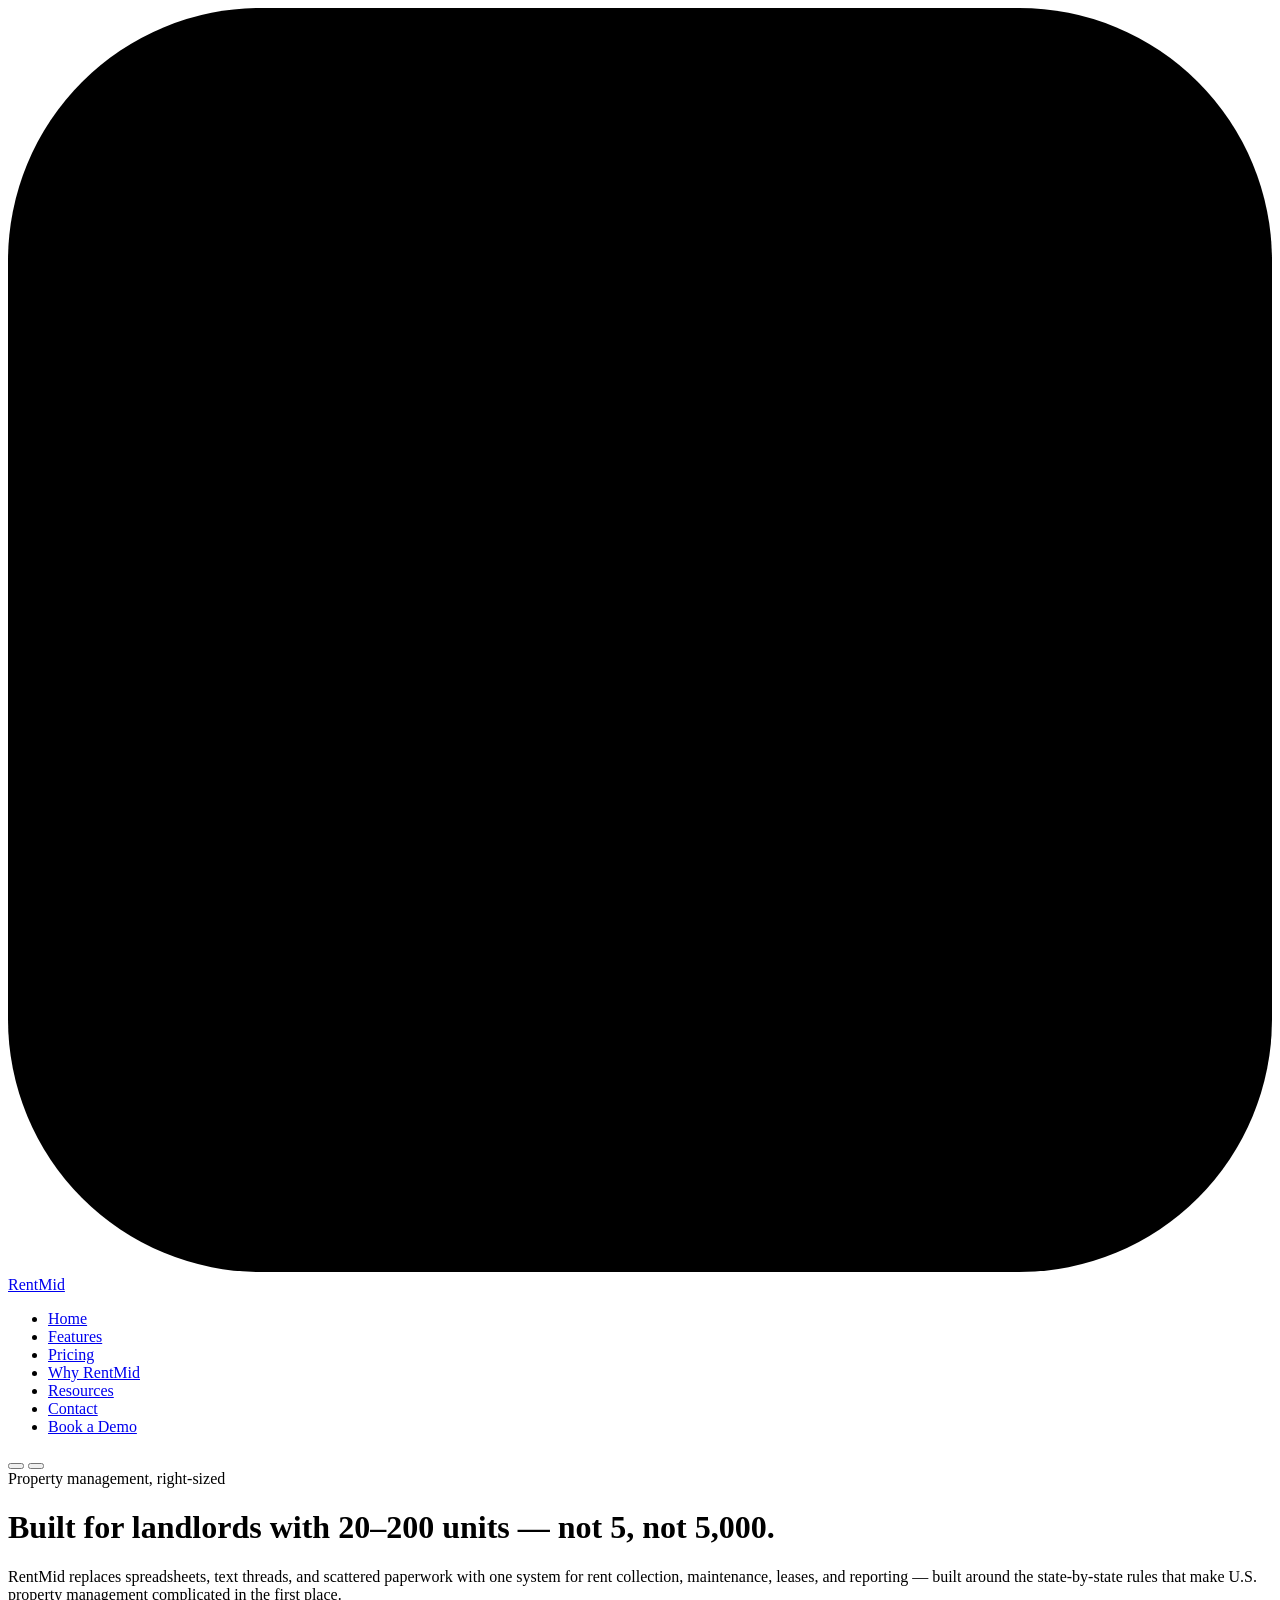
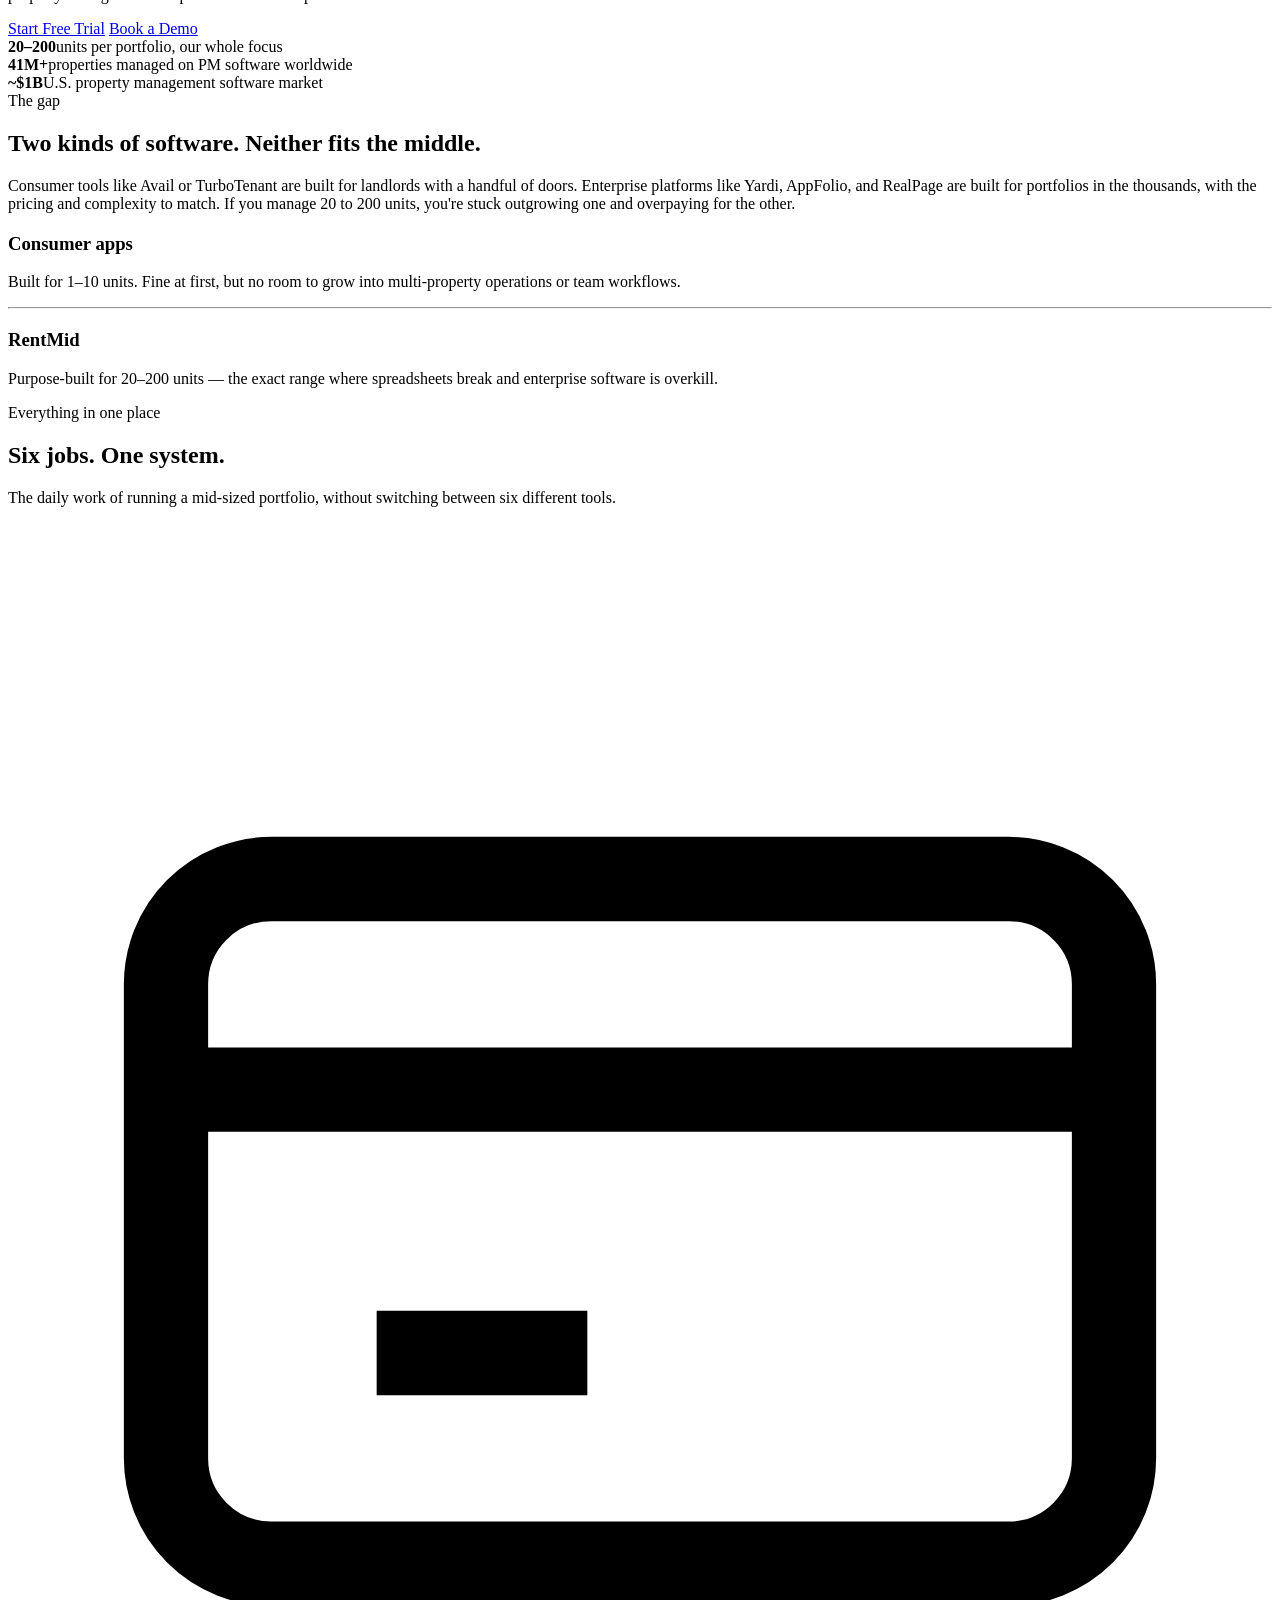
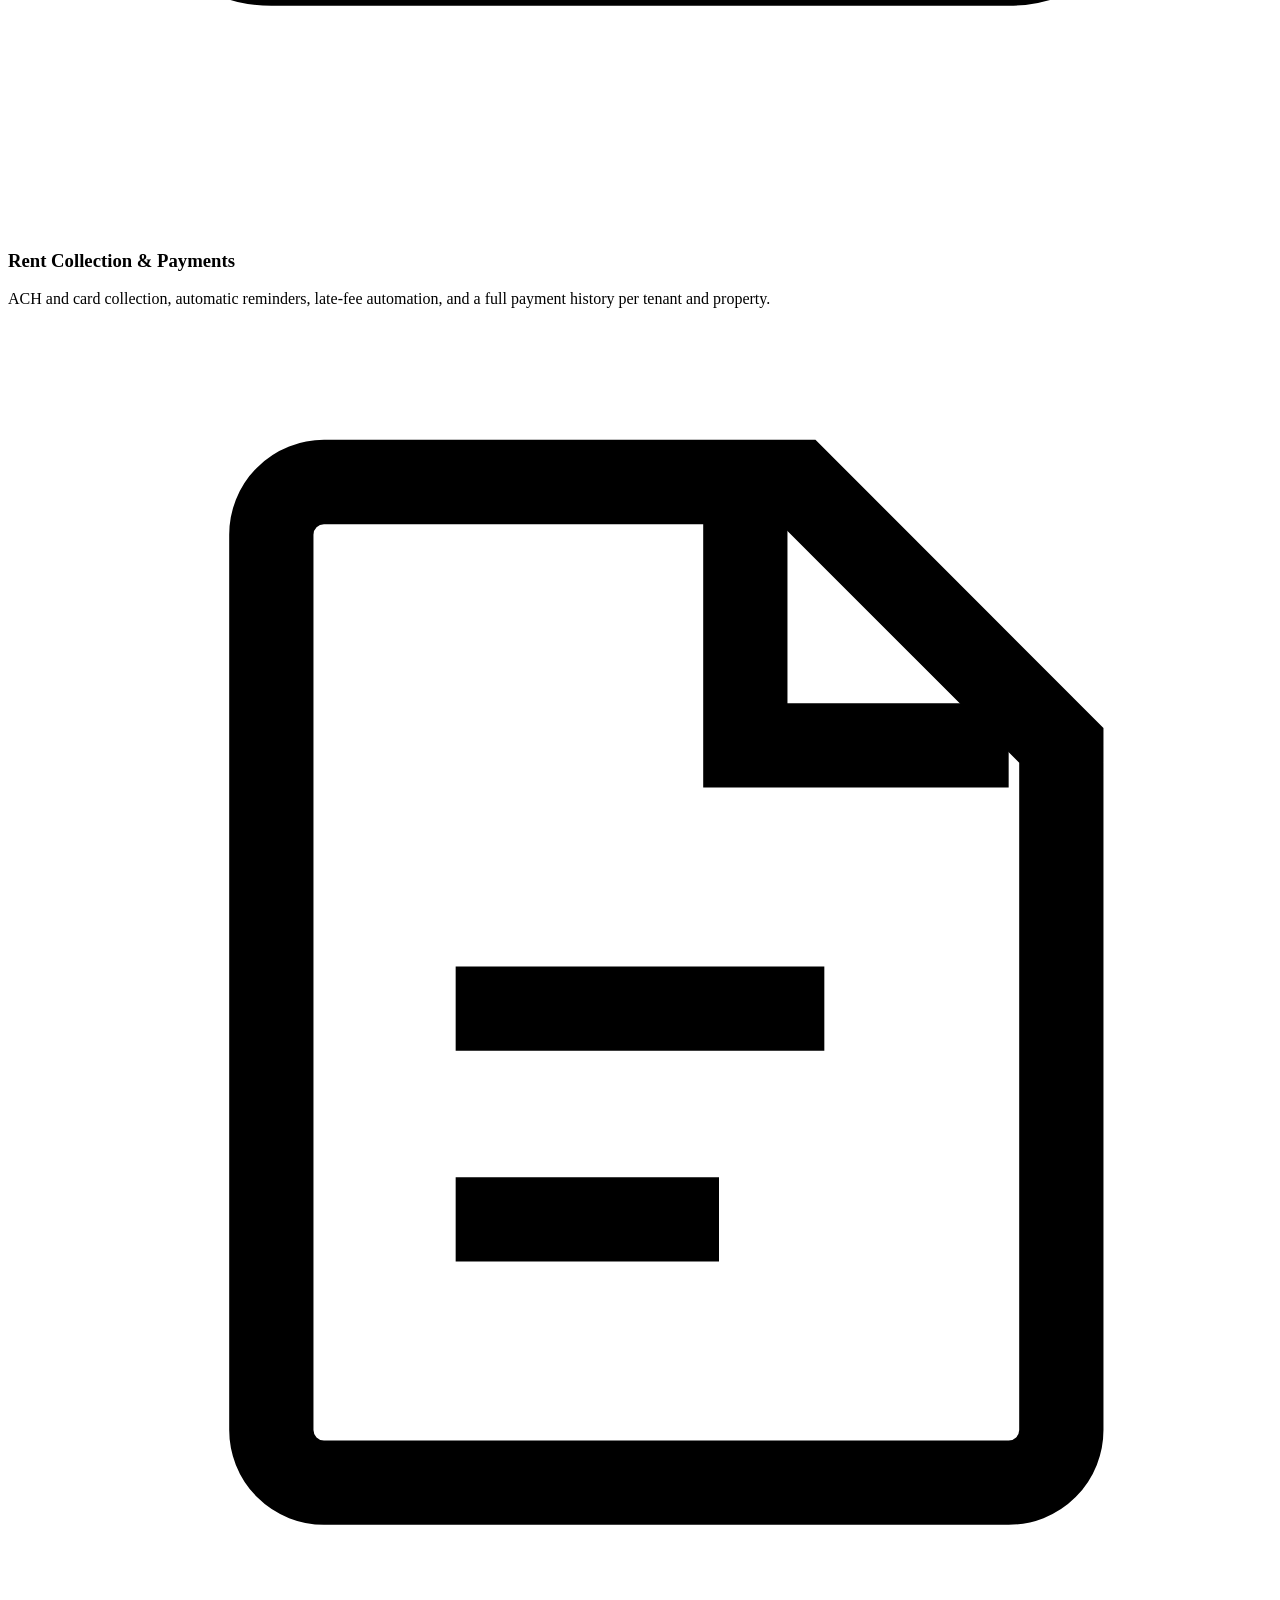
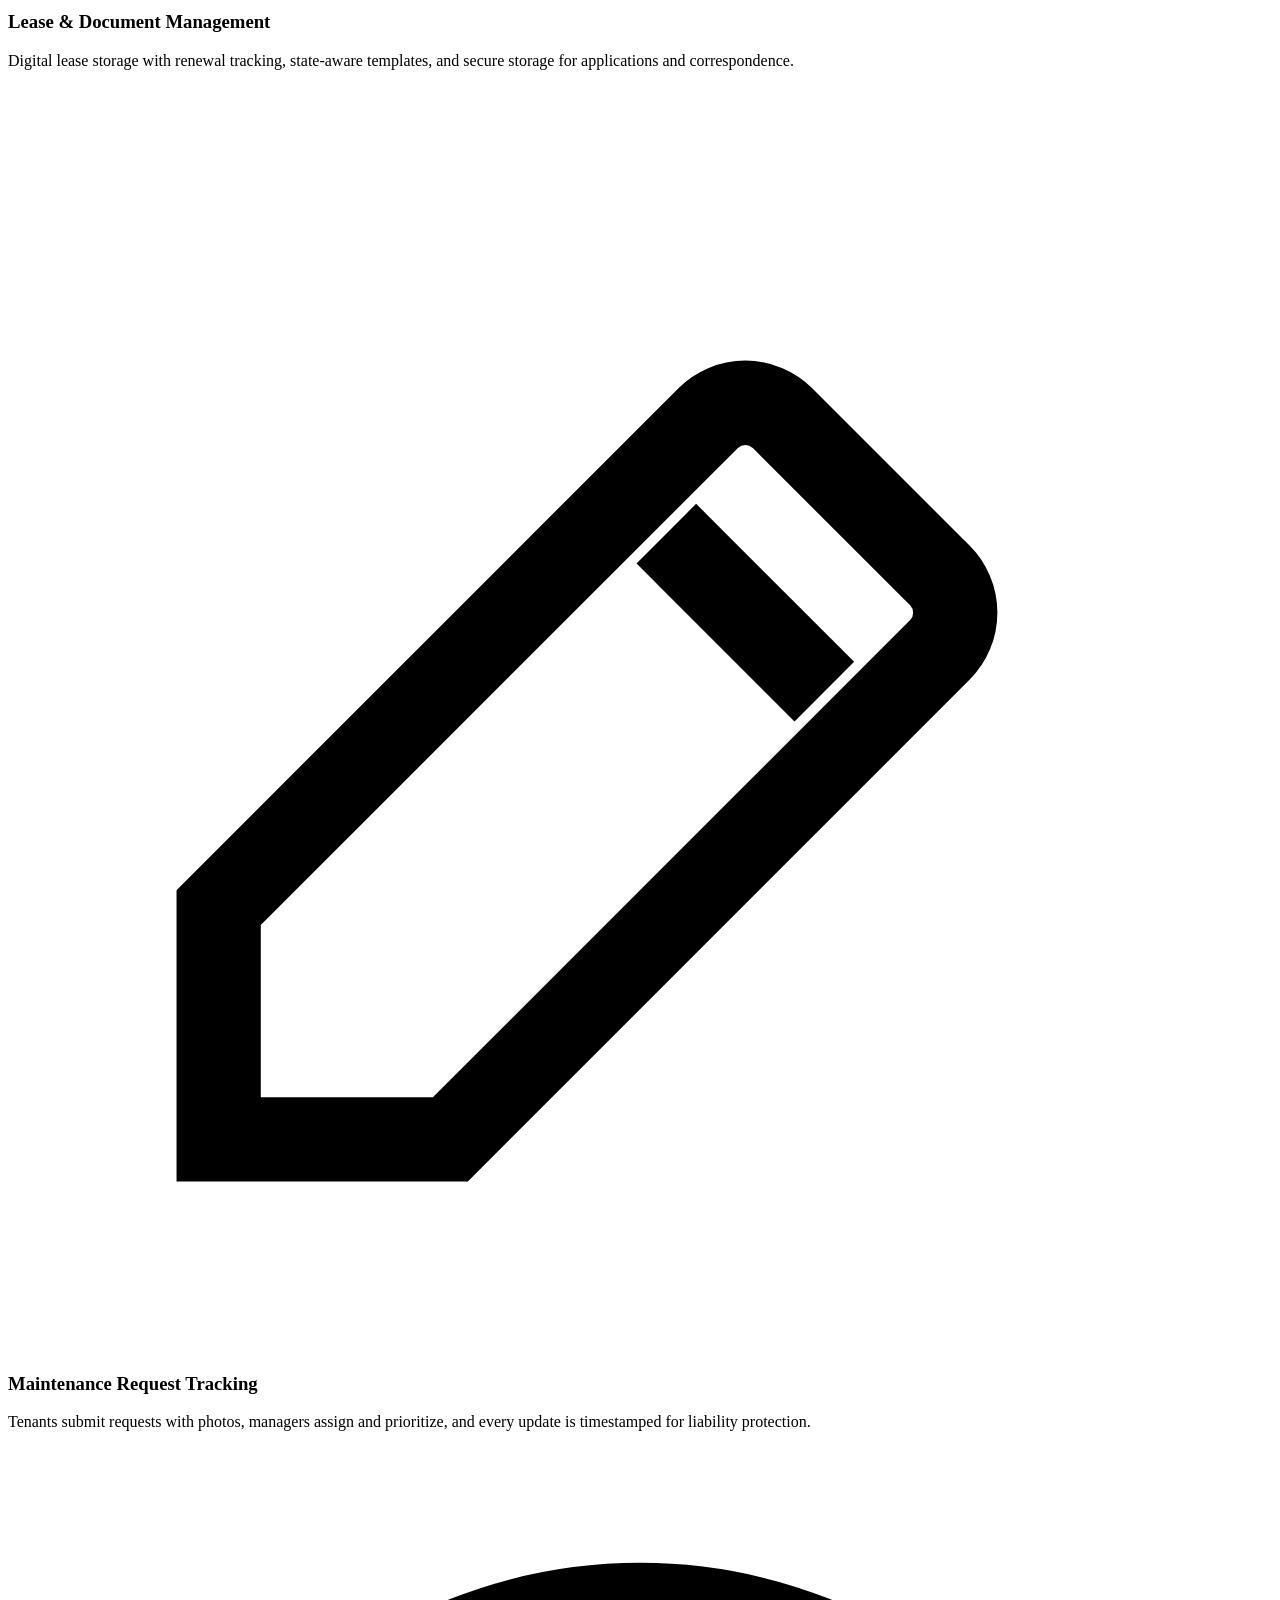
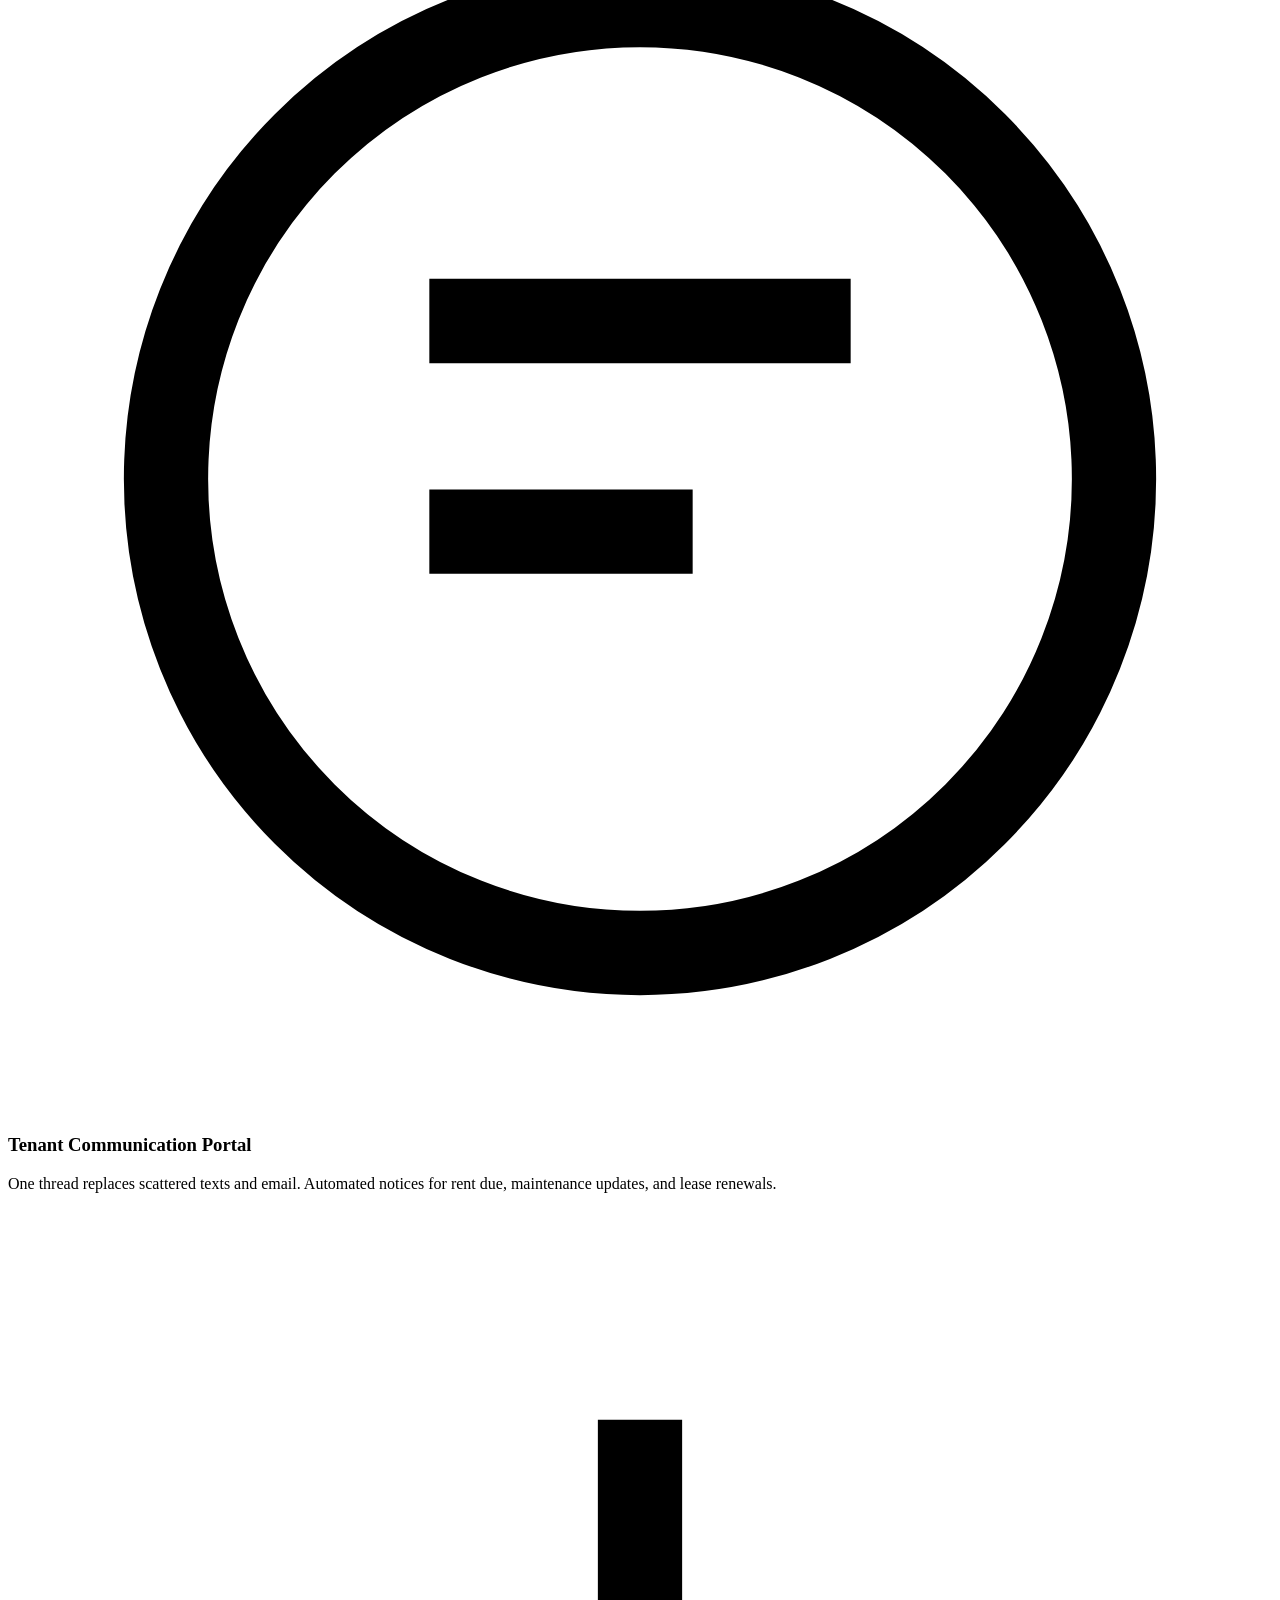
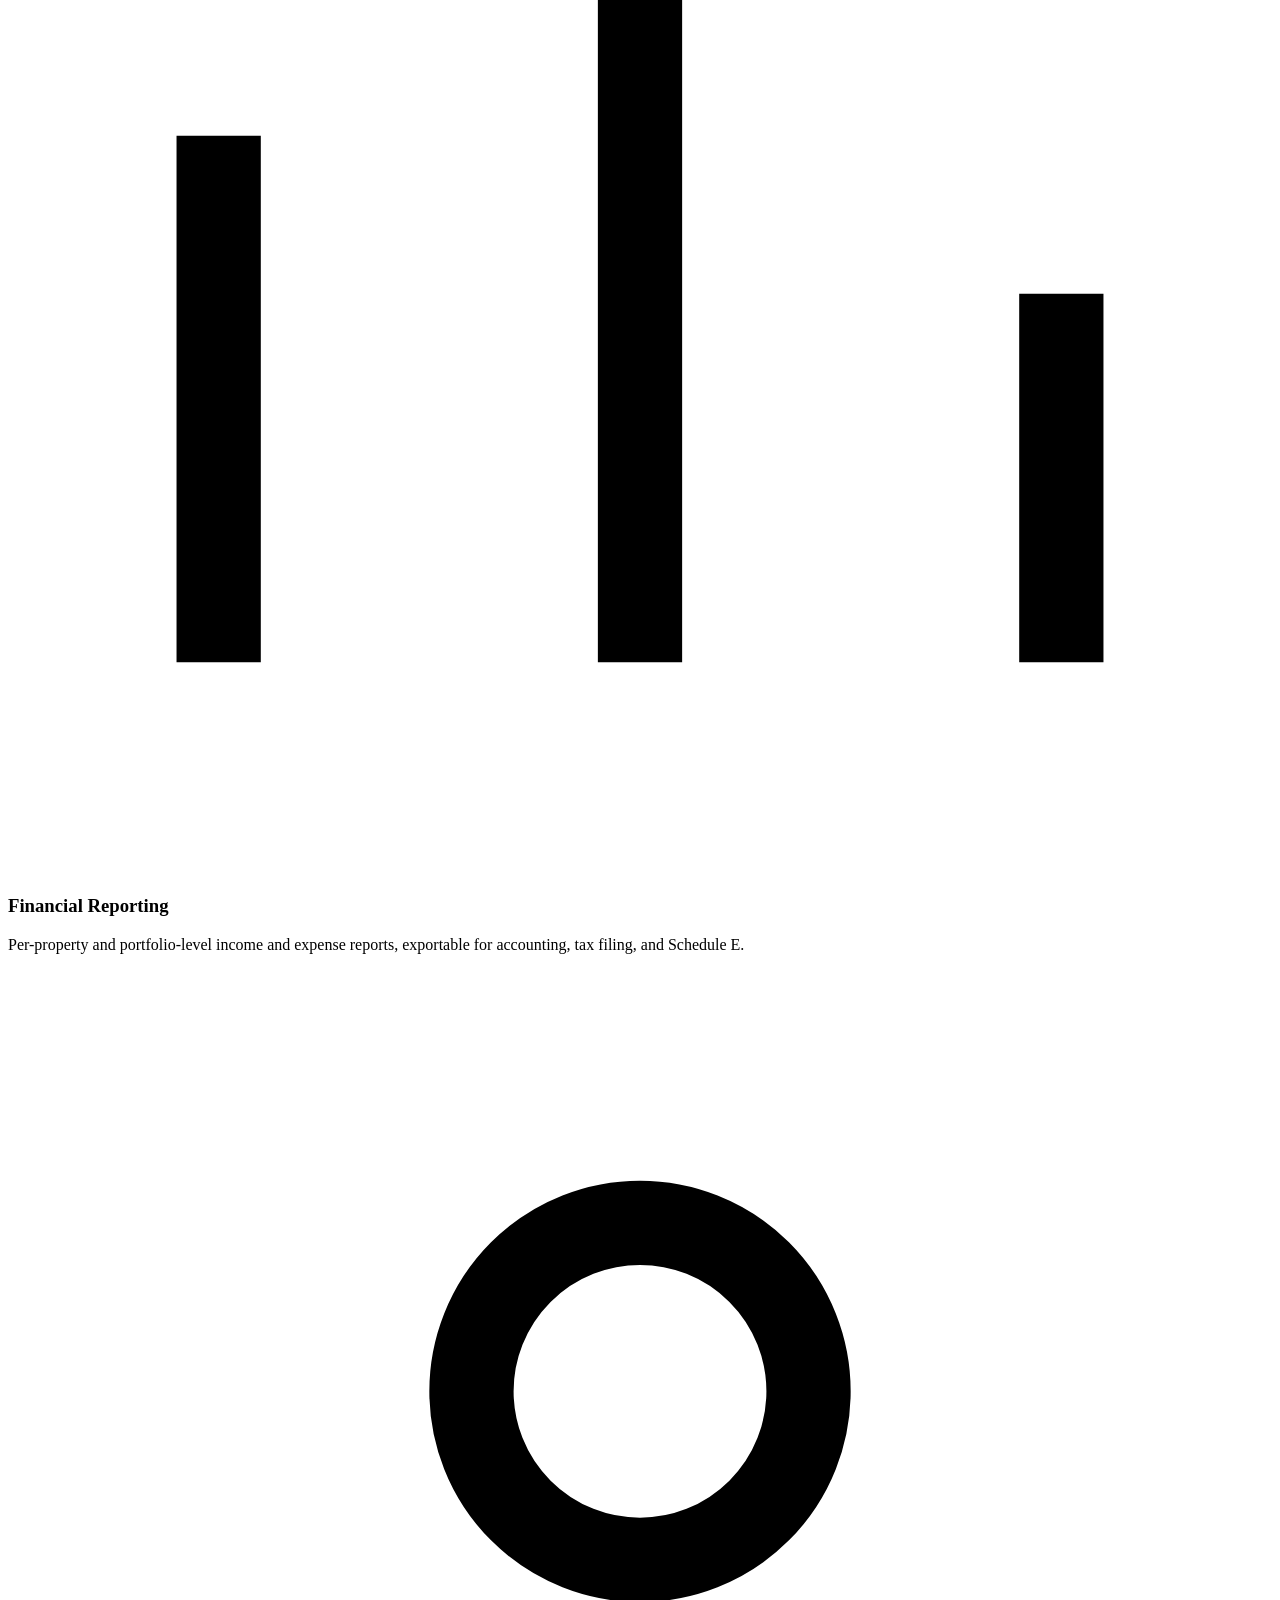
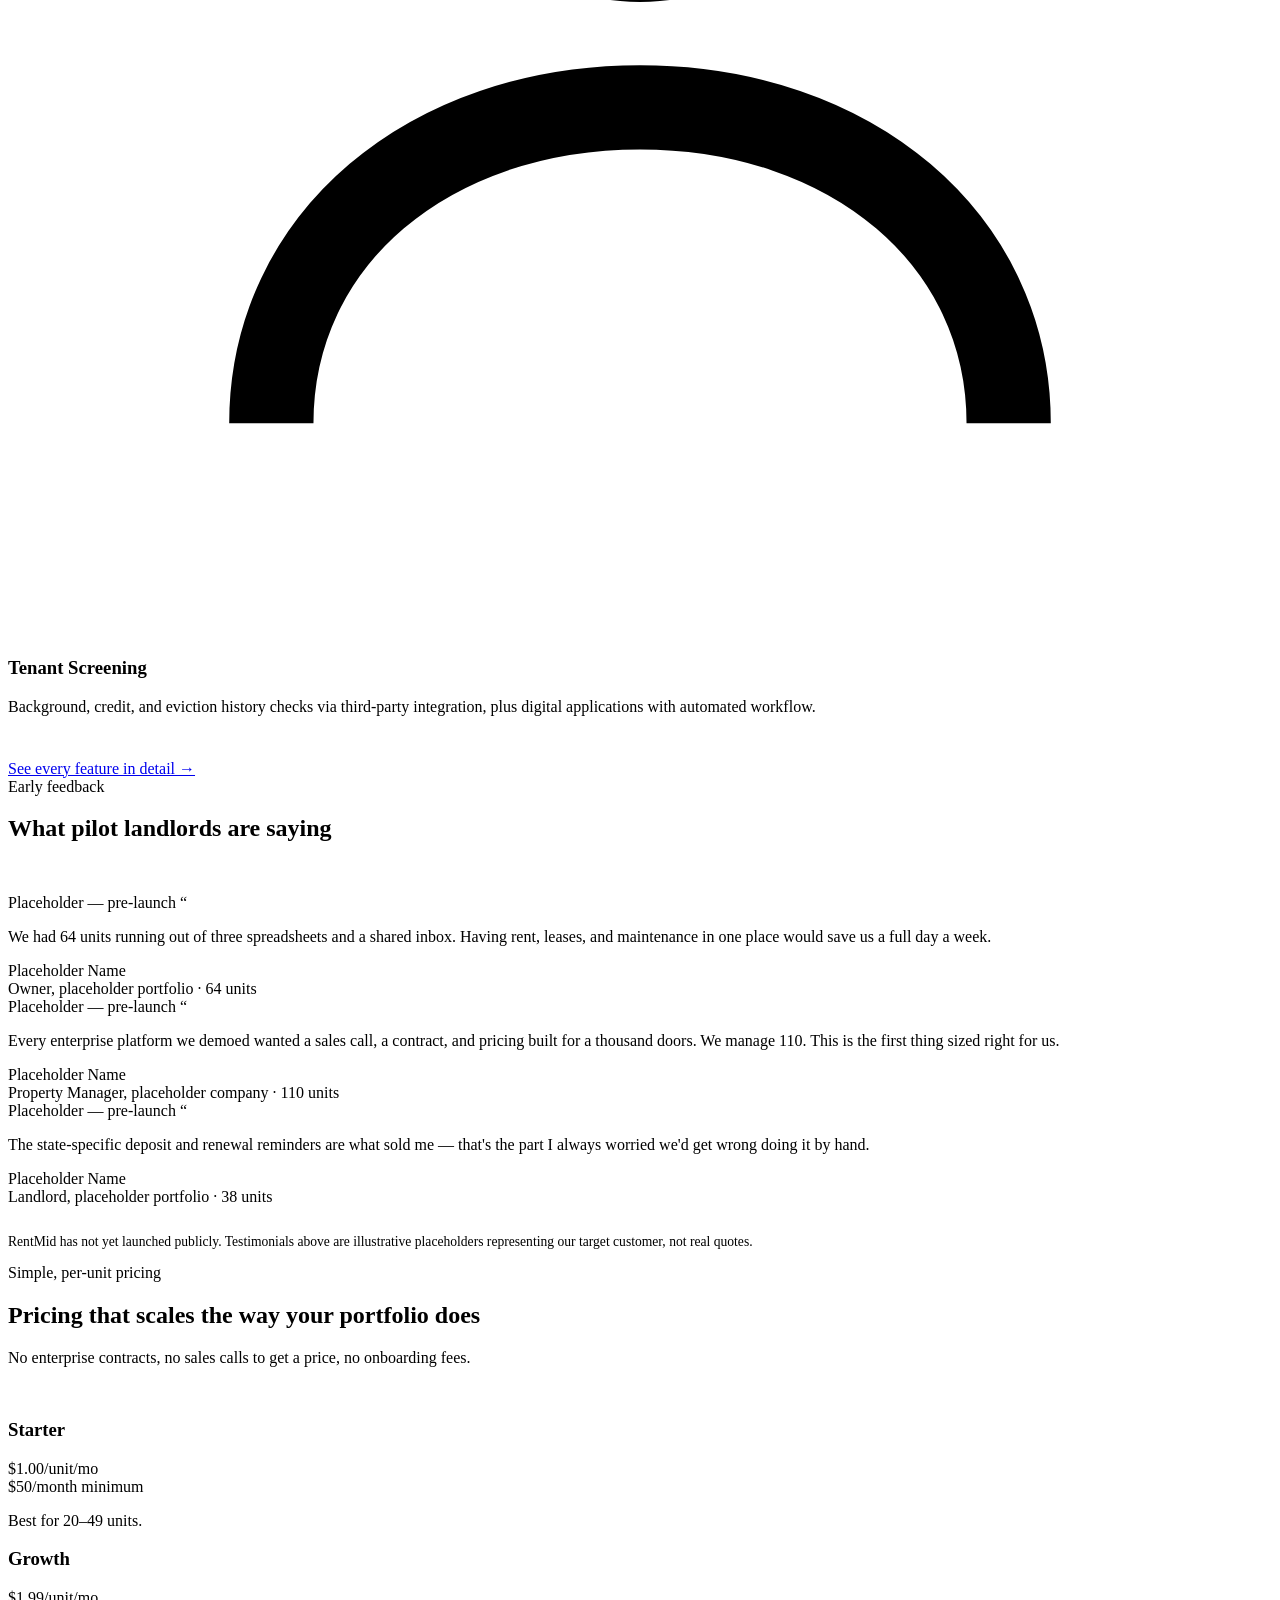
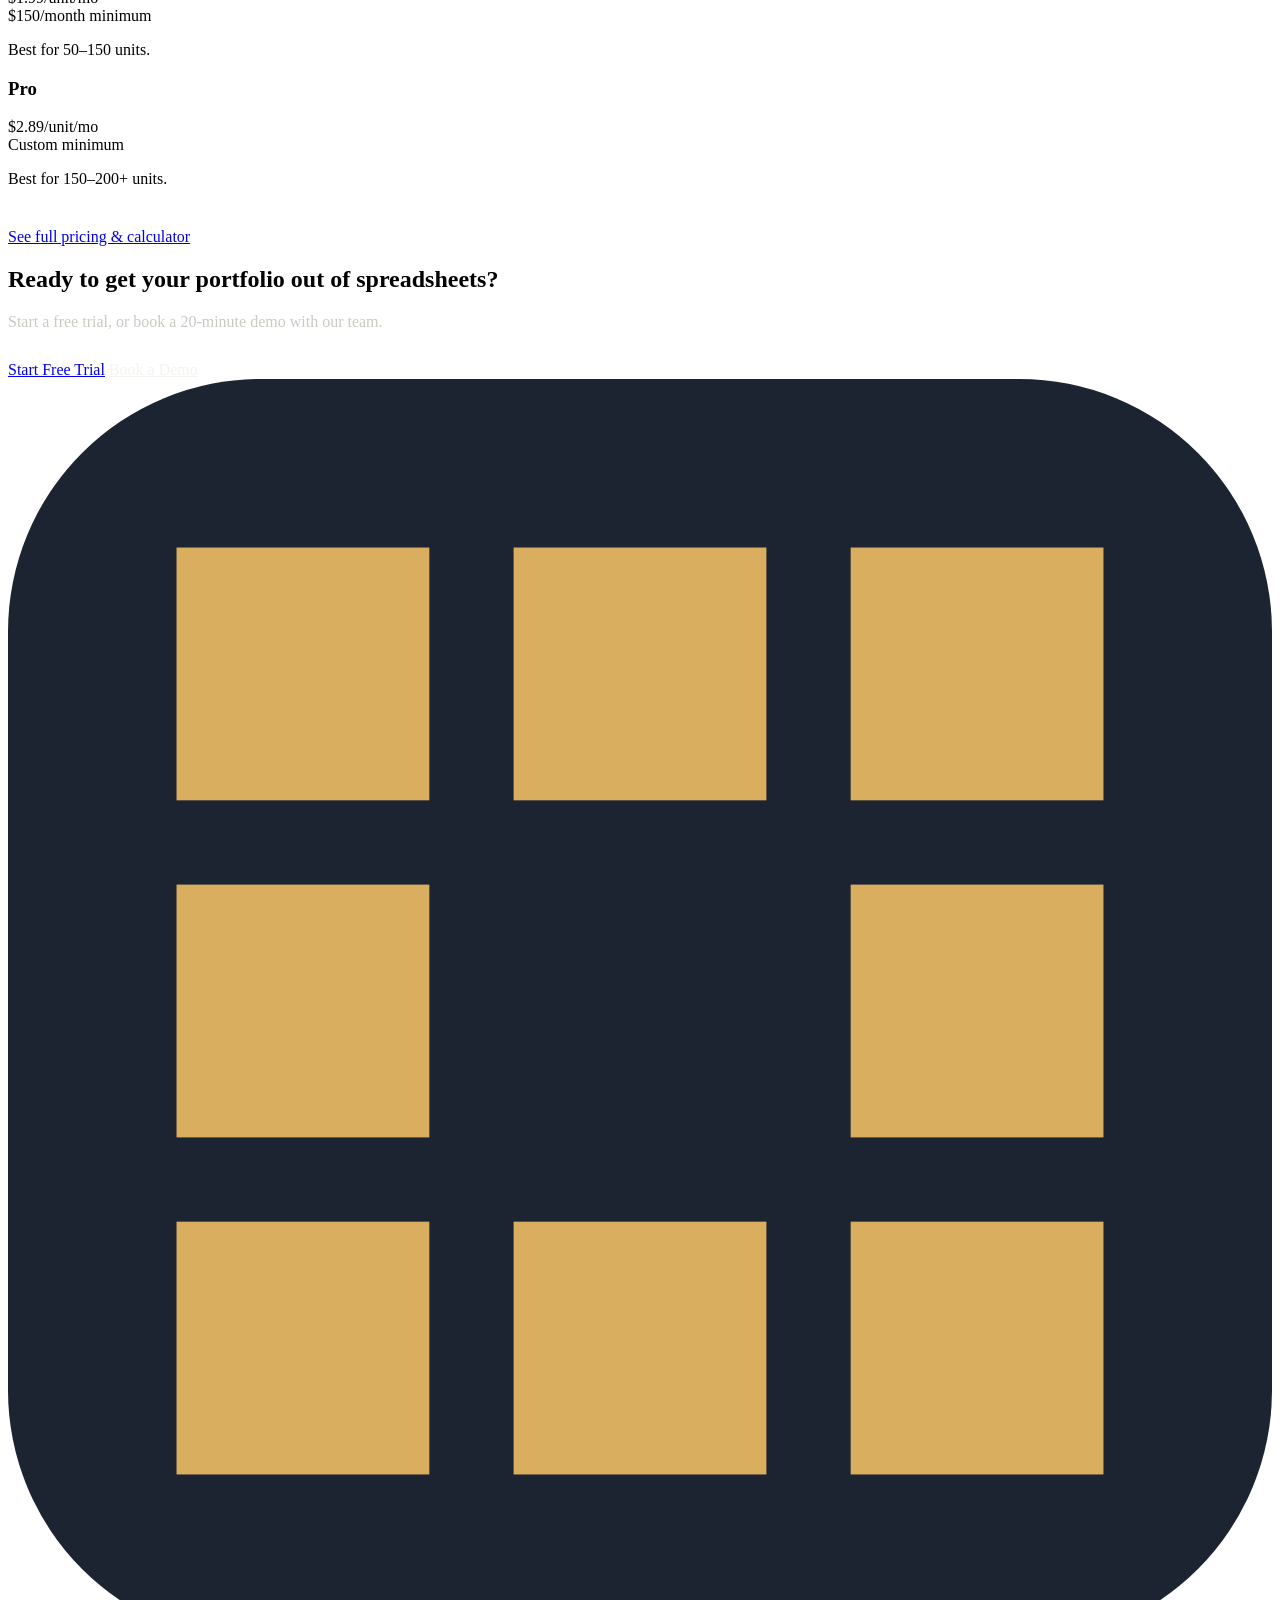
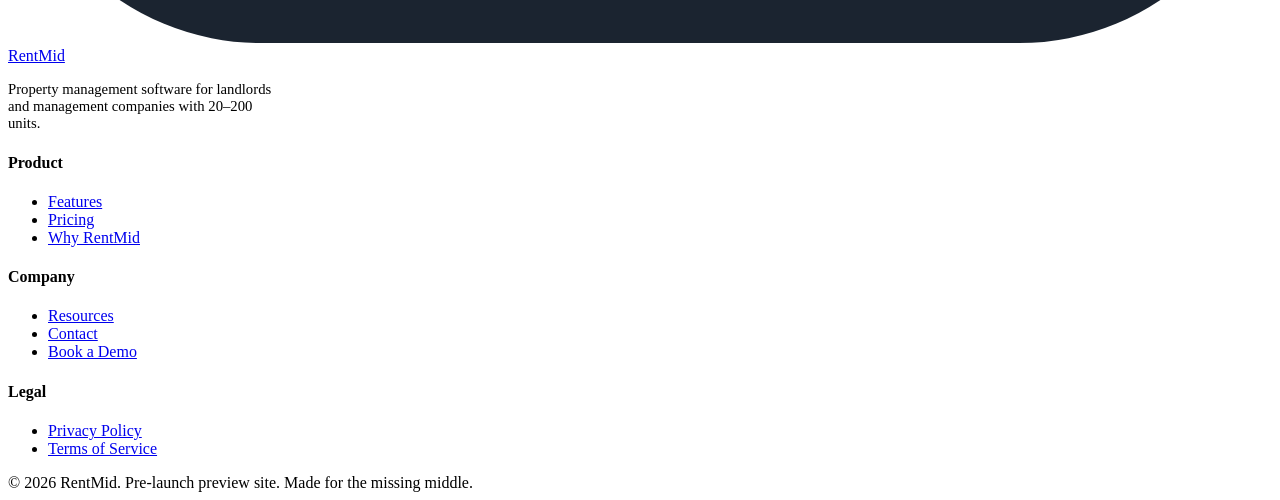
==== index.html @ a3d912b1 "gdf" ====
<!DOCTYPE html>
<html lang="en">
<head>
<meta charset="UTF-8">
<meta name="viewport" content="width=device-width, initial-scale=1.0">
<title>RentMid — Property Management Software for 20–200 Unit Landlords</title>
<meta name="description" content="RentMid is property management software built for the missing middle: landlords and management companies with 20–200 units. Rent collection, maintenance, leases, and compliance in one place.">
<meta property="og:title" content="RentMid — Property Management Software for the Missing Middle">
<meta property="og:description" content="Not built for 5 units. Not built for 5,000. RentMid is purpose-built for landlords managing 20–200 rental units.">
<meta property="og:type" content="website">
<link rel="preconnect" href="https://fonts.googleapis.com">
<link rel="preconnect" href="https://fonts.gstatic.com" crossorigin>
<link href="https://fonts.googleapis.com/css2?family=Big+Shoulders:wght@500;600;700;800&family=IBM+Plex+Sans:wght@400;500;600;700&family=IBM+Plex+Mono:wght@400;500;600&display=swap" rel="stylesheet">
<link rel="stylesheet" href="css/style.css">
</head>
<body>

<nav class="site-nav">
  <div class="nav-inner">
    <a href="index.html" class="logo">
      <svg class="logo-mark" viewBox="0 0 30 30" xmlns="http://www.w3.org/2000/svg">
        <rect class="void" width="30" height="30" rx="6"/>
        <rect x="4" y="4" width="6" height="6"/>
        <rect x="12" y="4" width="6" height="6"/>
        <rect x="20" y="4" width="6" height="6"/>
        <rect x="4" y="12" width="6" height="6"/>
        <rect x="20" y="12" width="6" height="6"/>
        <rect x="4" y="20" width="6" height="6"/>
        <rect x="12" y="20" width="6" height="6"/>
        <rect x="20" y="20" width="6" height="6"/>
      </svg>
      RentMid
    </a>
    <ul class="nav-links">
      <li><a href="index.html" class="active">Home</a></li>
      <li><a href="features.html">Features</a></li>
      <li><a href="pricing.html">Pricing</a></li>
      <li><a href="about.html">Why RentMid</a></li>
      <li><a href="blog.html">Resources</a></li>
      <li><a href="contact.html">Contact</a></li>
      <li><a href="contact.html" class="btn btn-primary btn-sm">Book a Demo</a></li>
    </ul>
    <div class="nav-right">
      <button class="theme-toggle" aria-label="Toggle dark mode"></button>
      <button class="mobile-toggle" aria-label="Open menu" aria-expanded="false"><span></span><span></span><span></span></button>
    </div>
  </div>
</nav>

<!-- ============ HERO ============ -->
<header class="hero">
  <div class="hero-bg">
    <div class="dot-field" data-parallax="0.08"></div>
    <div class="hero-layer hero-grid-layer" data-parallax="0.18">
      <div class="unit-grid" data-unit-grid data-cols="12" data-total="60" data-lit="20" data-ghost="24" aria-hidden="true"></div>
    </div>
  </div>
  <div class="container hero-inner">
    <div class="hero-copy reveal in">
      <span class="eyebrow">Property management, right-sized</span>
      <h1>Built for landlords with 20&ndash;200 units &mdash; not 5, not 5,000.</h1>
      <p class="lede">RentMid replaces spreadsheets, text threads, and scattered paperwork with one system for rent collection, maintenance, leases, and reporting &mdash; built around the state-by-state rules that make U.S. property management complicated in the first place.</p>
      <div class="btn-row">
        <a href="contact.html" class="btn btn-primary">Start Free Trial</a>
        <a href="contact.html" class="btn btn-ghost">Book a Demo</a>
      </div>
      <div class="hero-stats">
        <div class="hero-stat"><b>20&ndash;200</b><span>units per portfolio, our whole focus</span></div>
        <div class="hero-stat"><b>41M+</b><span>properties managed on PM software worldwide</span></div>
        <div class="hero-stat"><b>~$1B</b><span>U.S. property management software market</span></div>
      </div>
    </div>
  </div>
</header>

<!-- ============ PROBLEM / SOLUTION ============ -->
<section class="section">
  <div class="container">
    <div class="grid grid-2" style="gap:60px; align-items:start;">
      <div class="reveal">
        <span class="eyebrow">The gap</span>
        <h2>Two kinds of software. Neither fits the middle.</h2>
        <p class="lede">Consumer tools like Avail or TurboTenant are built for landlords with a handful of doors. Enterprise platforms like Yardi, AppFolio, and RealPage are built for portfolios in the thousands, with the pricing and complexity to match. If you manage 20 to 200 units, you're stuck outgrowing one and overpaying for the other.</p>
      </div>
      <div class="card reveal" style="--i:1">
        <div class="unit-grid-wrap">
          <div class="unit-grid" data-unit-grid data-cols="10" data-total="10" data-lit="4" aria-hidden="true"></div>
        </div>
        <h3 style="margin-top:20px;">Consumer apps</h3>
        <p>Built for 1&ndash;10 units. Fine at first, but no room to grow into multi-property operations or team workflows.</p>
        <hr class="rule">
        <div class="unit-grid-wrap">
          <div class="unit-grid" data-unit-grid data-cols="10" data-total="60" data-lit="45" data-ghost="10" aria-hidden="true"></div>
        </div>
        <h3 style="margin-top:20px;">RentMid</h3>
        <p>Purpose-built for 20&ndash;200 units &mdash; the exact range where spreadsheets break and enterprise software is overkill.</p>
      </div>
    </div>
  </div>
</section>

<!-- ============ FEATURES OVERVIEW ============ -->
<section class="section section-alt">
  <div class="container">
    <div class="center reveal">
      <span class="eyebrow">Everything in one place</span>
      <h2>Six jobs. One system.</h2>
      <p class="lede center">The daily work of running a mid-sized portfolio, without switching between six different tools.</p>
    </div>
    <div class="grid grid-3 stagger" style="margin-top:56px;">

      <div class="tilt reveal-scale" style="--i:0">
        <div class="card tilt-inner">
          <div class="feature-icon"><svg viewBox="0 0 24 24" fill="none" stroke="currentColor" stroke-width="1.6"><rect x="3" y="6" width="18" height="13" rx="2"/><path d="M3 10h18"/><path d="M7 15h4"/></svg></div>
          <h3>Rent Collection &amp; Payments</h3>
          <p>ACH and card collection, automatic reminders, late-fee automation, and a full payment history per tenant and property.</p>
        </div>
      </div>

      <div class="tilt reveal-scale" style="--i:1">
        <div class="card tilt-inner">
          <div class="feature-icon"><svg viewBox="0 0 24 24" fill="none" stroke="currentColor" stroke-width="1.6"><path d="M6 3h9l5 5v13a1 1 0 0 1-1 1H6a1 1 0 0 1-1-1V4a1 1 0 0 1 1-1z"/><path d="M14 3v5h5"/><path d="M8.5 13h7M8.5 17h5"/></svg></div>
          <h3>Lease &amp; Document Management</h3>
          <p>Digital lease storage with renewal tracking, state-aware templates, and secure storage for applications and correspondence.</p>
        </div>
      </div>

      <div class="tilt reveal-scale" style="--i:2">
        <div class="card tilt-inner">
          <div class="feature-icon"><svg viewBox="0 0 24 24" fill="none" stroke="currentColor" stroke-width="1.6"><path d="M14.7 6.3a1 1 0 0 0-1.4 0L4 15.6V20h4.4l9.3-9.3a1 1 0 0 0 0-1.4z"/><path d="M12.5 8.5l3 3"/></svg></div>
          <h3>Maintenance Request Tracking</h3>
          <p>Tenants submit requests with photos, managers assign and prioritize, and every update is timestamped for liability protection.</p>
        </div>
      </div>

      <div class="tilt reveal-scale" style="--i:3">
        <div class="card tilt-inner">
          <div class="feature-icon"><svg viewBox="0 0 24 24" fill="none" stroke="currentColor" stroke-width="1.6"><path d="M8 9h8M8 13h5"/><circle cx="12" cy="12" r="9"/></svg></div>
          <h3>Tenant Communication Portal</h3>
          <p>One thread replaces scattered texts and email. Automated notices for rent due, maintenance updates, and lease renewals.</p>
        </div>
      </div>

      <div class="tilt reveal-scale" style="--i:4">
        <div class="card tilt-inner">
          <div class="feature-icon"><svg viewBox="0 0 24 24" fill="none" stroke="currentColor" stroke-width="1.6"><path d="M4 20V10M12 20V4M20 20v-7"/></svg></div>
          <h3>Financial Reporting</h3>
          <p>Per-property and portfolio-level income and expense reports, exportable for accounting, tax filing, and Schedule&nbsp;E.</p>
        </div>
      </div>

      <div class="tilt reveal-scale" style="--i:5">
        <div class="card tilt-inner">
          <div class="feature-icon"><svg viewBox="0 0 24 24" fill="none" stroke="currentColor" stroke-width="1.6"><circle cx="12" cy="8" r="3.2"/><path d="M5 20c0-3.5 3-6 7-6s7 2.5 7 6"/></svg></div>
          <h3>Tenant Screening</h3>
          <p>Background, credit, and eviction history checks via third-party integration, plus digital applications with automated workflow.</p>
        </div>
      </div>

    </div>
    <div class="center" style="margin-top:44px;">
      <a href="features.html" class="btn btn-ghost">See every feature in detail &rarr;</a>
    </div>
  </div>
</section>

<!-- ============ SOCIAL PROOF ============ -->
<section class="section">
  <div class="container">
    <div class="center reveal">
      <span class="eyebrow">Early feedback</span>
      <h2>What pilot landlords are saying</h2>
    </div>
    <div class="grid grid-3 stagger" style="margin-top:52px;">

      <div class="card reveal-scale" style="--i:0">
        <span class="placeholder-tag">Placeholder &mdash; pre-launch</span>
        <span class="quote-mark">&ldquo;</span>
        <p>We had 64 units running out of three spreadsheets and a shared inbox. Having rent, leases, and maintenance in one place would save us a full day a week.</p>
        <div class="testi-person">
          <div class="testi-avatar"></div>
          <div><div class="testi-name">Placeholder Name</div><div class="testi-role">Owner, placeholder portfolio &middot; 64 units</div></div>
        </div>
      </div>

      <div class="card reveal-scale" style="--i:1">
        <span class="placeholder-tag">Placeholder &mdash; pre-launch</span>
        <span class="quote-mark">&ldquo;</span>
        <p>Every enterprise platform we demoed wanted a sales call, a contract, and pricing built for a thousand doors. We manage 110. This is the first thing sized right for us.</p>
        <div class="testi-person">
          <div class="testi-avatar"></div>
          <div><div class="testi-name">Placeholder Name</div><div class="testi-role">Property Manager, placeholder company &middot; 110 units</div></div>
        </div>
      </div>

      <div class="card reveal-scale" style="--i:2">
        <span class="placeholder-tag">Placeholder &mdash; pre-launch</span>
        <span class="quote-mark">&ldquo;</span>
        <p>The state-specific deposit and renewal reminders are what sold me &mdash; that's the part I always worried we'd get wrong doing it by hand.</p>
        <div class="testi-person">
          <div class="testi-avatar"></div>
          <div><div class="testi-name">Placeholder Name</div><div class="testi-role">Landlord, placeholder portfolio &middot; 38 units</div></div>
        </div>
      </div>

    </div>
    <p class="center" style="font-size:.85rem; margin-top:28px;">RentMid has not yet launched publicly. Testimonials above are illustrative placeholders representing our target customer, not real quotes.</p>
  </div>
</section>

<!-- ============ PRICING PREVIEW ============ -->
<section class="section section-alt">
  <div class="container">
    <div class="center reveal">
      <span class="eyebrow">Simple, per-unit pricing</span>
      <h2>Pricing that scales the way your portfolio does</h2>
      <p class="lede center">No enterprise contracts, no sales calls to get a price, no onboarding fees.</p>
    </div>
    <div class="grid grid-3 stagger" style="margin-top:52px;">
      <div class="card price-card reveal-scale" style="--i:0">
        <h3>Starter</h3>
        <div class="price-amount">$1.00<span>/unit/mo</span></div>
        <div class="price-min">$50/month minimum</div>
        <p>Best for 20&ndash;49 units.</p>
      </div>
      <div class="card price-card featured reveal-scale" style="--i:1">
        <h3>Growth</h3>
        <div class="price-amount">$1.99<span>/unit/mo</span></div>
        <div class="price-min">$150/month minimum</div>
        <p>Best for 50&ndash;150 units.</p>
      </div>
      <div class="card price-card reveal-scale" style="--i:2">
        <h3>Pro</h3>
        <div class="price-amount">$2.89<span>/unit/mo</span></div>
        <div class="price-min">Custom minimum</div>
        <p>Best for 150&ndash;200+ units.</p>
      </div>
    </div>
    <div class="center" style="margin-top:40px;">
      <a href="pricing.html" class="btn btn-primary">See full pricing &amp; calculator</a>
    </div>
  </div>
</section>

<!-- ============ CTA BAND ============ -->
<section class="section">
  <div class="container">
    <div class="cta-band reveal-scale">
      <div class="diag-lines" style="opacity:.15;"></div>
      <h2>Ready to get your portfolio out of spreadsheets?</h2>
      <p class="lede center" style="margin:0 auto 30px; color:#C7CBC2;">Start a free trial, or book a 20-minute demo with our team.</p>
      <div class="btn-row" style="justify-content:center;">
        <a href="contact.html" class="btn btn-primary">Start Free Trial</a>
        <a href="contact.html" class="btn btn-ghost" style="border-color:rgba(255,255,255,.3); color:#F3F4EF;">Book a Demo</a>
      </div>
    </div>
  </div>
</section>

<footer class="site-footer">
  <div class="container">
    <div class="footer-top">
      <div>
        <a href="index.html" class="logo">
          <svg class="logo-mark" viewBox="0 0 30 30" xmlns="http://www.w3.org/2000/svg">
            <rect class="void" width="30" height="30" rx="6" fill="#1B2430"/>
            <rect x="4" y="4" width="6" height="6" fill="#D9AE5F"/><rect x="12" y="4" width="6" height="6" fill="#D9AE5F"/><rect x="20" y="4" width="6" height="6" fill="#D9AE5F"/>
            <rect x="4" y="12" width="6" height="6" fill="#D9AE5F"/><rect x="20" y="12" width="6" height="6" fill="#D9AE5F"/>
            <rect x="4" y="20" width="6" height="6" fill="#D9AE5F"/><rect x="12" y="20" width="6" height="6" fill="#D9AE5F"/><rect x="20" y="20" width="6" height="6" fill="#D9AE5F"/>
          </svg>
          RentMid
        </a>
        <p style="margin-top:16px; max-width:280px; font-size:.92rem;">Property management software for landlords and management companies with 20&ndash;200 units.</p>
      </div>
      <div class="footer-col">
        <h4>Product</h4>
        <ul><li><a href="features.html">Features</a></li><li><a href="pricing.html">Pricing</a></li><li><a href="about.html">Why RentMid</a></li></ul>
      </div>
      <div class="footer-col">
        <h4>Company</h4>
        <ul><li><a href="blog.html">Resources</a></li><li><a href="contact.html">Contact</a></li><li><a href="contact.html">Book a Demo</a></li></ul>
      </div>
      <div class="footer-col">
        <h4>Legal</h4>
        <ul><li><a href="privacy.html">Privacy Policy</a></li><li><a href="terms.html">Terms of Service</a></li></ul>
      </div>
    </div>
    <div class="footer-bottom">
      <span>&copy; 2026 RentMid. Pre-launch preview site.</span>
      <span>Made for the missing middle.</span>
    </div>
  </div>
</footer>

<script src="js/main.js"></script>
</body>
</html>
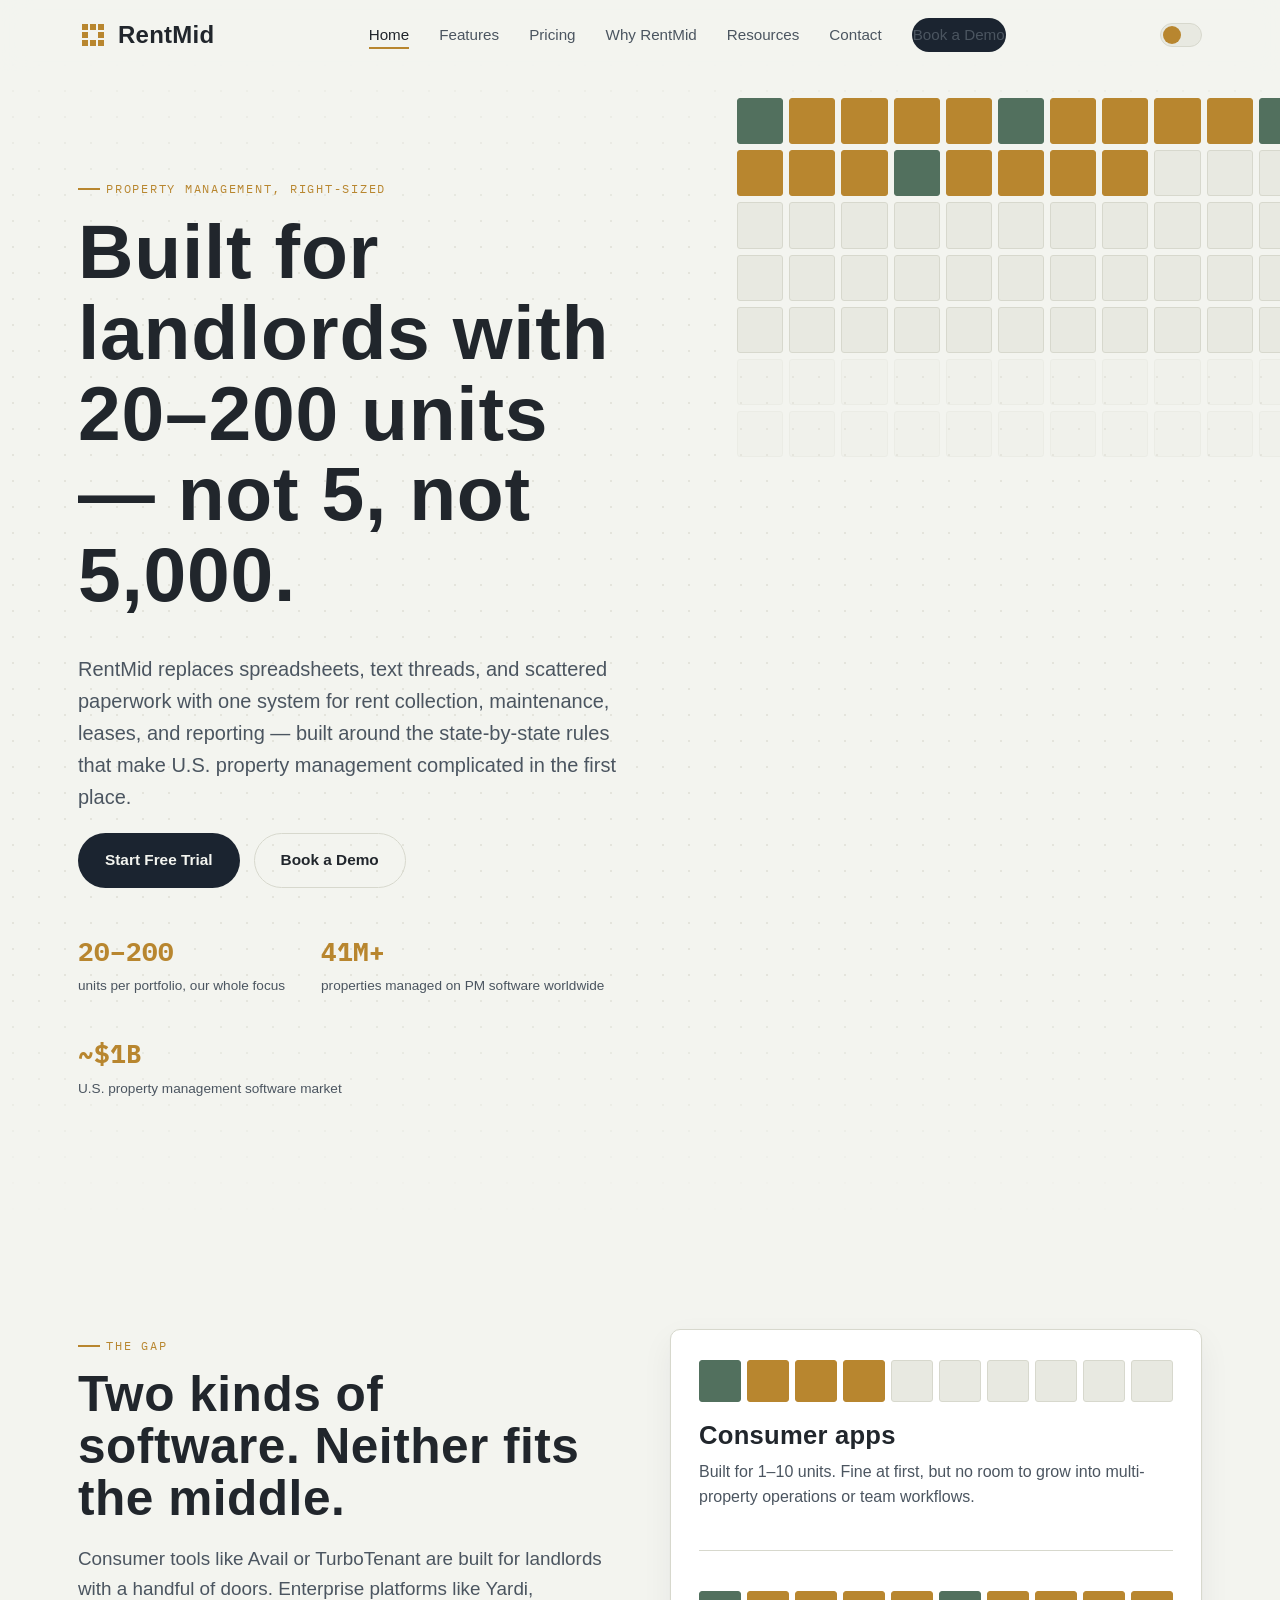
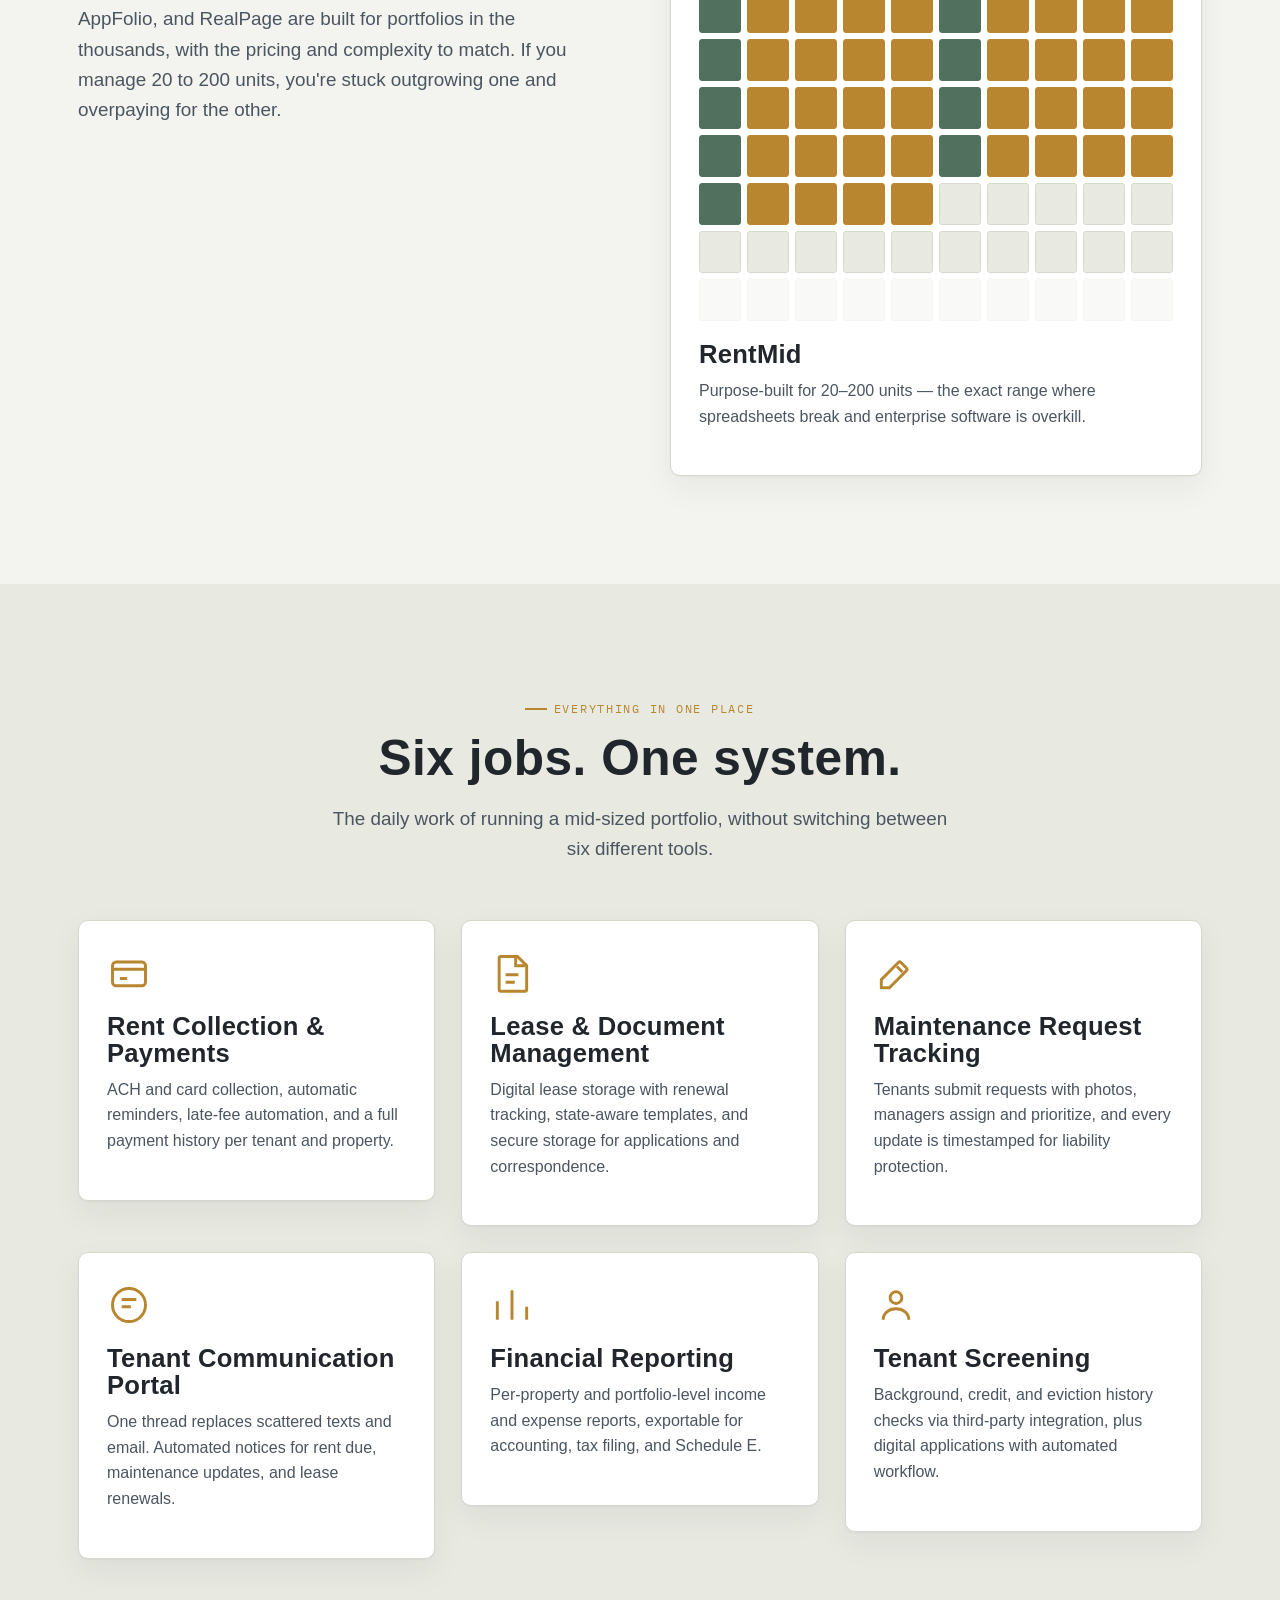
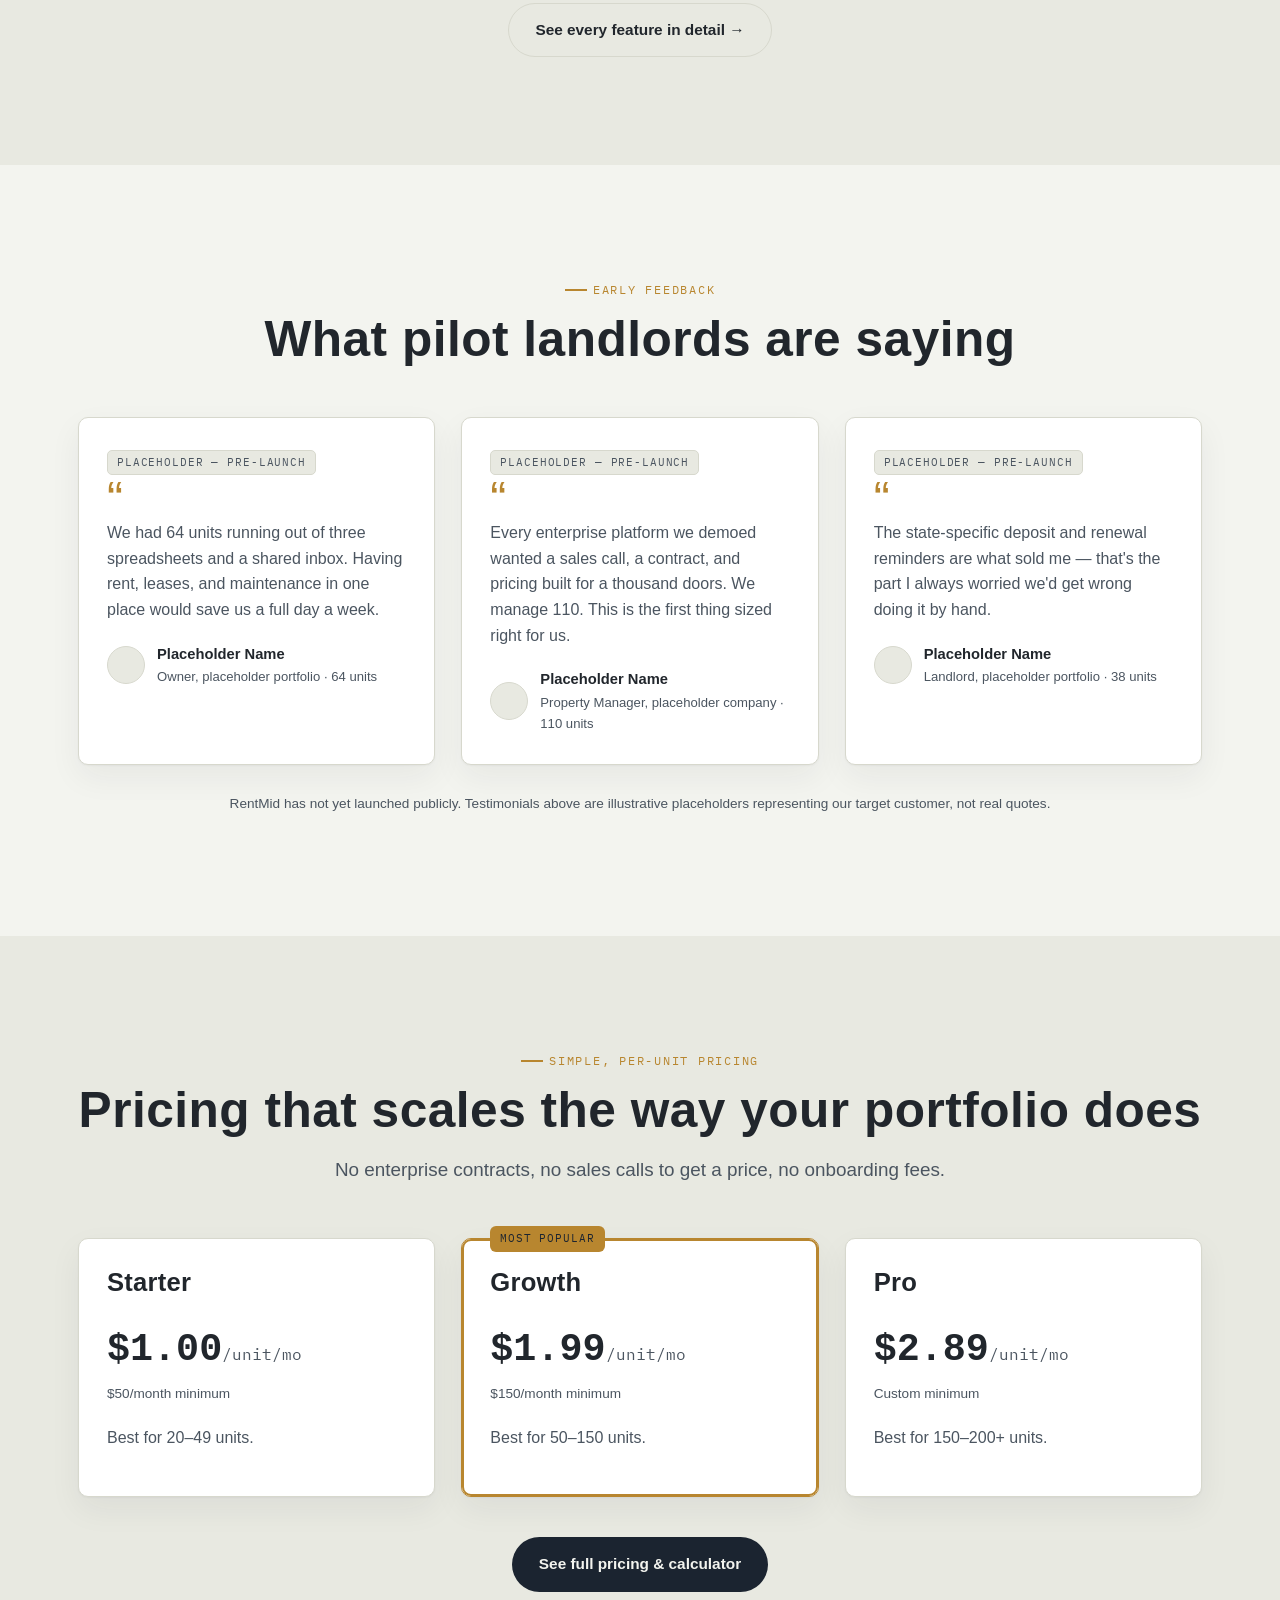
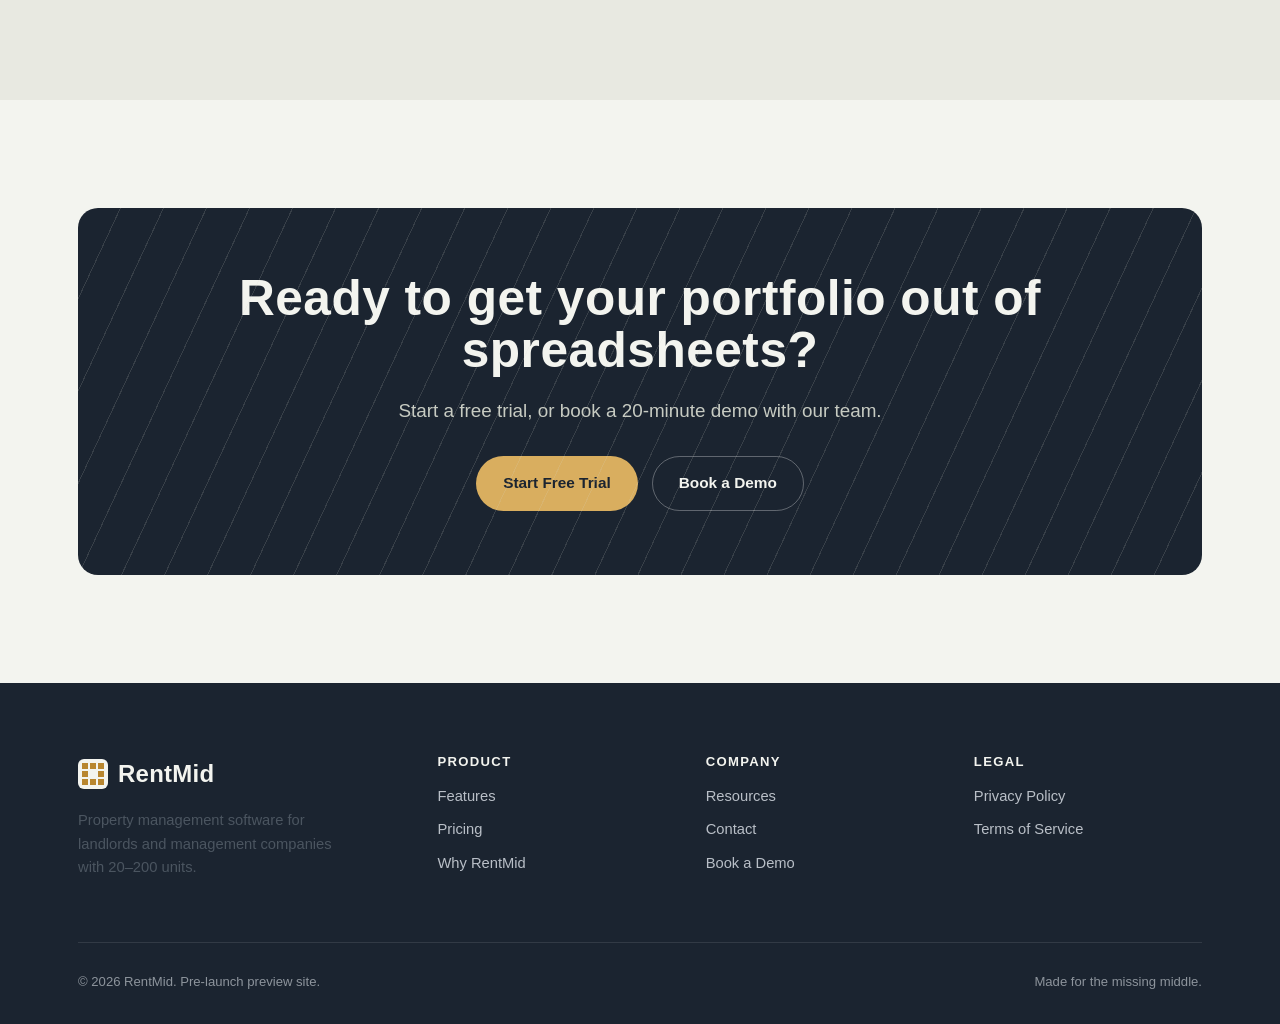
==== commit 921fb373: "2" ====
--- a/index.html
+++ b/index.html
@@ -11,7 +11,7 @@
 <link rel="preconnect" href="https://fonts.googleapis.com">
 <link rel="preconnect" href="https://fonts.gstatic.com" crossorigin>
 <link href="https://fonts.googleapis.com/css2?family=Big+Shoulders:wght@500;600;700;800&family=IBM+Plex+Sans:wght@400;500;600;700&family=IBM+Plex+Mono:wght@400;500;600&display=swap" rel="stylesheet">
-<link rel="stylesheet" href="css/style.css">
+<link rel="stylesheet" href="style.css">
 </head>
 <body>
 
@@ -292,6 +292,6 @@
   </div>
 </footer>
 
-<script src="js/main.js"></script>
+<script src="main.js"></script>
 </body>
 </html>
--- a/style.css
+++ b/style.css
@@ -0,0 +1,402 @@
+/* ============================================================
+   RentMid — Design Tokens
+   Palette: deep navy/charcoal base, cool paper background,
+   deep gold accent (primary), muted green (secondary).
+   Display: Big Shoulders (condensed, structural/architectural)
+   Body: IBM Plex Sans
+   Utility/data: IBM Plex Mono
+   ============================================================ */
+
+:root{
+  --navy: #1B2430;
+  --navy-2: #232E3D;
+  --navy-3: #2C394A;
+  --paper: #F3F4EF;
+  --paper-2: #E8E9E1;
+  --paper-3: #DEDFD5;
+  --ink: #21262C;
+  --ink-soft: #4B5560;
+  --gold: #B8862F;
+  --gold-soft: #D9AE5F;
+  --green: #52705E;
+  --green-soft: #7C9A87;
+  --line: #D7D8CD;
+  --line-dark: #333F4E;
+
+  --bg: var(--paper);
+  --bg-alt: var(--paper-2);
+  --surface: #ffffff;
+  --text: var(--ink);
+  --text-soft: var(--ink-soft);
+  --border: var(--line);
+  --accent: var(--gold);
+  --accent-soft: var(--gold-soft);
+  --accent-2: var(--green);
+  --nav-bg: rgba(243,244,239,0.86);
+  --shadow: 0 1px 2px rgba(27,36,48,0.04), 0 12px 32px rgba(27,36,48,0.06);
+
+  --display: "Big Shoulders", "Arial Narrow", sans-serif;
+  --body: "IBM Plex Sans", -apple-system, BlinkMacSystemFont, sans-serif;
+  --mono: "IBM Plex Mono", ui-monospace, Menlo, monospace;
+
+  --container: 1180px;
+  --radius: 10px;
+  --ease: cubic-bezier(.22,.61,.36,1);
+}
+
+[data-theme="dark"]{
+  --bg: var(--navy);
+  --bg-alt: var(--navy-2);
+  --surface: var(--navy-2);
+  --text: #ECEDE7;
+  --text-soft: #A9B2BC;
+  --border: var(--line-dark);
+  --accent: var(--gold-soft);
+  --accent-soft: var(--gold);
+  --accent-2: var(--green-soft);
+  --nav-bg: rgba(27,36,48,0.82);
+  --shadow: 0 1px 2px rgba(0,0,0,0.3), 0 20px 40px rgba(0,0,0,0.35);
+}
+
+*, *::before, *::after{ box-sizing: border-box; }
+html{ scroll-behavior: smooth; }
+@media (prefers-reduced-motion: reduce){
+  html{ scroll-behavior: auto; }
+  *, *::before, *::after{ animation-duration: 0.001ms !important; animation-iteration-count: 1 !important; transition-duration: 0.001ms !important; scroll-behavior: auto !important; }
+}
+
+body{
+  margin:0;
+  background: var(--bg);
+  color: var(--text);
+  font-family: var(--body);
+  font-size: 16px;
+  line-height: 1.6;
+  -webkit-font-smoothing: antialiased;
+  transition: background .35s var(--ease), color .35s var(--ease);
+  overflow-x: hidden;
+}
+
+img{ max-width:100%; display:block; }
+a{ color: inherit; text-decoration: none; }
+
+h1,h2,h3,h4{
+  font-family: var(--display);
+  font-weight: 600;
+  letter-spacing: 0.01em;
+  line-height: 1.05;
+  margin: 0 0 .4em;
+  text-transform: none;
+}
+h1{ font-size: clamp(2.6rem, 6vw, 5.2rem); font-weight: 700; }
+h2{ font-size: clamp(1.9rem, 4vw, 3.1rem); font-weight: 700; }
+h3{ font-size: clamp(1.25rem, 2.4vw, 1.6rem); font-weight: 600; }
+p{ margin: 0 0 1em; color: var(--text-soft); }
+.eyebrow{
+  font-family: var(--mono);
+  font-size: .78rem;
+  letter-spacing: .14em;
+  text-transform: uppercase;
+  color: var(--accent);
+  display:inline-flex;
+  align-items:center;
+  gap:.5em;
+  margin-bottom: 1em;
+}
+.eyebrow::before{
+  content:"";
+  width: 22px; height: 2px;
+  background: var(--accent);
+  display:inline-block;
+}
+
+.container{ max-width: var(--container); margin: 0 auto; padding: 0 28px; }
+.section{ padding: 108px 0; position:relative; }
+.section-tight{ padding: 72px 0; }
+.section-alt{ background: var(--bg-alt); }
+.center{ text-align:center; }
+.lede{ font-size: 1.18rem; max-width: 640px; }
+.lede.center{ margin-left:auto; margin-right:auto; }
+
+/* ---------------- Buttons ---------------- */
+.btn{
+  display:inline-flex;
+  align-items:center;
+  justify-content:center;
+  gap:.5em;
+  padding: 14px 26px;
+  border-radius: 999px;
+  font-weight: 600;
+  font-size: .96rem;
+  cursor:pointer;
+  border: 1px solid transparent;
+  transition: transform .25s var(--ease), box-shadow .25s var(--ease), background .25s var(--ease), color .25s var(--ease), border-color .25s var(--ease);
+  white-space: nowrap;
+}
+.btn-primary{ background: var(--navy); color: #F3F4EF; }
+[data-theme="dark"] .btn-primary{ background: var(--gold-soft); color: var(--navy); }
+.btn-primary:hover{ transform: translateY(-2px); box-shadow: 0 10px 24px rgba(27,36,48,.25); }
+.btn-ghost{ background: transparent; border-color: var(--border); color: var(--text); }
+.btn-ghost:hover{ border-color: var(--accent); color: var(--accent); transform: translateY(-2px); }
+.btn-sm{ padding: 10px 18px; font-size: .86rem; }
+.btn-row{ display:flex; gap:14px; flex-wrap:wrap; align-items:center; }
+
+/* ---------------- Nav ---------------- */
+.site-nav{
+  position: fixed; top:0; left:0; right:0; z-index: 500;
+  background: var(--nav-bg);
+  backdrop-filter: blur(14px) saturate(1.2);
+  -webkit-backdrop-filter: blur(14px) saturate(1.2);
+  border-bottom: 1px solid transparent;
+  transition: border-color .3s var(--ease), background .3s var(--ease);
+}
+.site-nav.scrolled{ border-bottom-color: var(--border); }
+.nav-inner{
+  max-width: var(--container); margin:0 auto; padding: 16px 28px;
+  display:flex; align-items:center; justify-content:space-between; gap: 24px;
+}
+.logo{ display:flex; align-items:center; gap:10px; font-family: var(--display); font-weight:700; font-size: 1.5rem; letter-spacing:.01em; }
+.logo-mark{ width: 30px; height: 30px; flex-shrink:0; }
+.logo-mark rect{ fill: var(--accent); }
+.logo-mark .void{ fill: var(--bg); }
+
+.nav-links{ display:flex; align-items:center; gap: 30px; list-style:none; margin:0; padding:0; }
+.nav-links a{ font-size: .95rem; font-weight:500; position:relative; padding: 4px 0; color: var(--text-soft); }
+.nav-links a:hover, .nav-links a.active{ color: var(--text); }
+.nav-links a.active::after{ content:""; position:absolute; left:0; right:0; bottom:-2px; height:2px; background: var(--accent); }
+.nav-right{ display:flex; align-items:center; gap: 14px; }
+.nav-toggle{ display:none; }
+
+.theme-toggle{
+  width: 42px; height: 24px; border-radius: 999px; border: 1px solid var(--border);
+  background: var(--bg-alt); position:relative; cursor:pointer; flex-shrink:0;
+}
+.theme-toggle::after{
+  content:""; position:absolute; top:2px; left:2px; width:18px; height:18px; border-radius:50%;
+  background: var(--accent); transition: transform .3s var(--ease);
+}
+[data-theme="dark"] .theme-toggle::after{ transform: translateX(18px); }
+
+.mobile-toggle{ display:none; background:none; border:none; cursor:pointer; padding:4px; }
+.mobile-toggle span{ display:block; width:22px; height:2px; background: var(--text); margin:5px 0; transition: transform .3s var(--ease), opacity .3s var(--ease); }
+
+@media (max-width: 880px){
+  .nav-links{
+    position:fixed; top: 64px; left:0; right:0; bottom:0; background: var(--bg);
+    flex-direction:column; align-items:flex-start; padding: 32px 28px; gap: 22px;
+    transform: translateX(100%); transition: transform .35s var(--ease); overflow-y:auto;
+  }
+  .nav-links.open{ transform: translateX(0); }
+  .mobile-toggle{ display:block; }
+  .nav-links a{ font-size: 1.2rem; }
+}
+
+/* ---------------- Geometric texture helpers ---------------- */
+.dot-field{
+  position:absolute; inset:0; pointer-events:none;
+  background-image: radial-gradient(var(--border) 1.4px, transparent 1.4px);
+  background-size: 26px 26px;
+  opacity:.55;
+  mask-image: linear-gradient(to bottom, transparent, black 20%, black 80%, transparent);
+}
+.diag-lines{
+  position:absolute; inset:0; pointer-events:none;
+  background-image: repeating-linear-gradient(115deg, transparent 0 38px, var(--border) 38px 39px);
+  opacity:.4;
+}
+
+/* ---------------- Unit grid signature ---------------- */
+.unit-grid-wrap{ position:relative; }
+.unit-grid{ display:grid; gap: 6px; }
+.unit-cell{
+  aspect-ratio:1; border-radius:3px; background: var(--bg-alt); border:1px solid var(--border);
+  transition: background .5s var(--ease), border-color .5s var(--ease);
+}
+.unit-cell.lit{ background: var(--accent); border-color: var(--accent); }
+.unit-cell.lit-2{ background: var(--accent-2); border-color: var(--accent-2); }
+.unit-cell.ghost{ opacity:.28; }
+
+/* ---------------- Parallax hero ---------------- */
+.hero{
+  position:relative; padding: 172px 0 120px; overflow:hidden;
+  min-height: 92vh; display:flex; align-items:center;
+}
+.hero-bg{ position:absolute; inset:0; z-index:0; }
+.hero-layer{ position:absolute; inset:0; will-change: transform; }
+.hero-grid-layer{ right: -6%; top: 8%; width: 54%; max-width: 620px; left:auto; bottom:auto; }
+.hero-inner{ position:relative; z-index:2; display:grid; grid-template-columns: 1.05fr .95fr; gap: 40px; align-items:center; }
+.hero-copy h1{ margin-bottom:.5em; }
+.hero-copy .lede{ font-size: 1.25rem; max-width: 560px; }
+.hero-stats{ display:flex; gap: 36px; margin-top: 44px; flex-wrap:wrap; }
+.hero-stat b{ display:block; font-family:var(--mono); font-size:1.6rem; color:var(--accent); }
+.hero-stat span{ font-size:.85rem; color:var(--text-soft); }
+
+@media (max-width: 900px){
+  .hero-inner{ grid-template-columns: 1fr; }
+  .hero-grid-layer{ position:relative; width: min(80vw, 340px); margin: 40px auto 0; right:auto; top:auto; }
+  .hero{ padding-top: 128px; }
+}
+
+/* ---------------- Reveal-on-scroll ---------------- */
+.reveal{ opacity:0; transform: translateY(28px); transition: opacity .8s var(--ease), transform .8s var(--ease); }
+.reveal.in{ opacity:1; transform: translateY(0); }
+.reveal-scale{ opacity:0; transform: scale(.94); transition: opacity .7s var(--ease), transform .7s var(--ease); }
+.reveal-scale.in{ opacity:1; transform: scale(1); }
+.stagger > *{ transition-delay: calc(var(--i,0) * 90ms); }
+
+/* ---------------- Cards ---------------- */
+.grid{ display:grid; gap: 26px; }
+.grid-3{ grid-template-columns: repeat(3, 1fr); }
+.grid-2{ grid-template-columns: repeat(2, 1fr); }
+.grid-4{ grid-template-columns: repeat(4, 1fr); }
+@media (max-width: 980px){ .grid-3, .grid-4{ grid-template-columns: repeat(2,1fr); } }
+@media (max-width: 640px){ .grid-3, .grid-4, .grid-2{ grid-template-columns: 1fr; } }
+
+.card{
+  background: var(--surface); border:1px solid var(--border); border-radius: var(--radius);
+  padding: 30px 28px; box-shadow: var(--shadow);
+  transition: transform .4s var(--ease), box-shadow .4s var(--ease), border-color .4s var(--ease);
+  transform-style: preserve-3d;
+}
+.card:hover{ transform: translateY(-6px) rotateX(2deg); border-color: var(--accent); }
+.feature-icon{ width:44px; height:44px; margin-bottom:18px; color: var(--accent); }
+.feature-icon svg{ width:100%; height:100%; }
+
+/* ---------------- Tilt 3d wrapper ---------------- */
+.tilt{ perspective: 1200px; }
+.tilt-inner{ transition: transform .3s var(--ease); transform-style: preserve-3d; }
+
+/* ---------------- Testimonials ---------------- */
+.placeholder-tag{
+  display:inline-block; font-family: var(--mono); font-size:.68rem; letter-spacing:.08em;
+  text-transform:uppercase; background: var(--bg-alt); color: var(--text-soft);
+  padding: 3px 9px; border-radius:5px; border:1px solid var(--border); margin-bottom:14px;
+}
+.quote-mark{ font-family: var(--display); font-size: 3rem; color: var(--accent); line-height:.4; display:block; margin-bottom: 12px; }
+.testi-person{ display:flex; align-items:center; gap:12px; margin-top:20px; }
+.testi-avatar{ width:38px; height:38px; border-radius:50%; background: var(--bg-alt); border:1px solid var(--border); flex-shrink:0; }
+.testi-name{ font-weight:600; font-size:.92rem; }
+.testi-role{ font-size:.82rem; color: var(--text-soft); }
+
+/* ---------------- Pricing ---------------- */
+.price-card{ display:flex; flex-direction:column; }
+.price-card.featured{ border-color: var(--accent); box-shadow: 0 0 0 2px var(--accent) inset, var(--shadow); position:relative; }
+.price-card.featured::before{
+  content:"Most popular"; position:absolute; top:-13px; left:28px; background: var(--accent);
+  color: var(--navy); font-family:var(--mono); font-size:.7rem; letter-spacing:.08em; text-transform:uppercase;
+  padding: 4px 10px; border-radius:6px;
+}
+.price-amount{ font-family: var(--mono); font-size: 2.4rem; font-weight:600; margin: 14px 0 2px; }
+.price-amount span{ font-size:1rem; color: var(--text-soft); font-weight:400; }
+.price-min{ font-size:.85rem; color: var(--text-soft); margin-bottom:20px; }
+.price-list{ list-style:none; margin: 18px 0 26px; padding:0; display:flex; flex-direction:column; gap:10px; }
+.price-list li{ display:flex; gap:10px; align-items:flex-start; font-size:.94rem; color: var(--text-soft); }
+.price-list li::before{ content:"—"; color: var(--accent); flex-shrink:0; }
+
+/* ---------------- Calculator ---------------- */
+.calc-box{
+  background: var(--surface); border:1px solid var(--border); border-radius: var(--radius);
+  padding: 40px; box-shadow: var(--shadow); display:grid; grid-template-columns: 1fr 1fr; gap: 40px; align-items:center;
+}
+@media (max-width: 780px){ .calc-box{ grid-template-columns:1fr; } }
+.calc-slider-label{ display:flex; justify-content:space-between; font-family:var(--mono); font-size:.85rem; margin-bottom:10px; }
+input[type="range"]{
+  width:100%; -webkit-appearance:none; height:6px; border-radius:999px; background: var(--bg-alt); outline:none;
+}
+input[type="range"]::-webkit-slider-thumb{
+  -webkit-appearance:none; width:22px; height:22px; border-radius:50%; background: var(--accent);
+  cursor:pointer; border: 3px solid var(--surface); box-shadow: 0 0 0 1px var(--border);
+}
+input[type="range"]::-moz-range-thumb{ width:22px; height:22px; border-radius:50%; background: var(--accent); cursor:pointer; border: 3px solid var(--surface); }
+.calc-result{ text-align:center; }
+.calc-result .tier-name{ font-family:var(--mono); font-size:.8rem; letter-spacing:.1em; text-transform:uppercase; color: var(--accent); }
+.calc-monthly{ font-family: var(--mono); font-size: 3.2rem; font-weight:700; margin: 6px 0; }
+.calc-monthly span{ font-size:1rem; color: var(--text-soft); font-weight:400; }
+.calc-note{ font-size:.82rem; color: var(--text-soft); }
+
+/* ---------------- Horizontal scroll section ---------------- */
+.hscroll-section{ position:relative; }
+.hscroll-sticky{ position: sticky; top: 0; height: 100vh; display:flex; align-items:center; overflow:hidden; }
+.hscroll-track{ display:flex; gap: 26px; will-change: transform; padding: 0 6vw; }
+.hscroll-card{
+  min-width: min(78vw, 460px); background: var(--surface); border:1px solid var(--border); border-radius: var(--radius);
+  padding: 40px; box-shadow: var(--shadow); flex-shrink:0;
+}
+.hscroll-num{ font-family: var(--mono); font-size:.85rem; color: var(--accent); margin-bottom: 14px; display:block; }
+.hscroll-progress{ position:absolute; bottom: 34px; left:0; right:0; display:flex; justify-content:center; gap:8px; z-index:3; }
+.hscroll-progress i{ width:26px; height:3px; background: var(--border); border-radius:2px; transition: background .3s; }
+.hscroll-progress i.active{ background: var(--accent); }
+@media (max-width: 780px){ .hscroll-sticky{ height:auto; } .hscroll-track{ overflow-x:auto; scroll-snap-type:x mandatory; padding-bottom:20px;} .hscroll-card{ scroll-snap-align:center;} .hscroll-progress{ display:none; } }
+
+/* ---------------- Footer ---------------- */
+.site-footer{ background: var(--navy); color:#D9DBD2; padding: 72px 0 32px; position:relative; overflow:hidden; }
+.site-footer a{ color:#B9BFC7; }
+.site-footer a:hover{ color: var(--gold-soft); }
+.footer-top{ display:grid; grid-template-columns: 1.4fr repeat(3, 1fr); gap: 40px; padding-bottom: 48px; border-bottom:1px solid rgba(255,255,255,.1); }
+.footer-top .logo{ color:#F3F4EF; }
+.footer-col h4{ color:#F3F4EF; font-family: var(--body); font-size:.82rem; letter-spacing:.1em; text-transform:uppercase; font-weight:600; margin-bottom:16px; }
+.footer-col ul{ list-style:none; margin:0; padding:0; display:flex; flex-direction:column; gap:10px; font-size:.92rem; }
+.footer-bottom{ display:flex; justify-content:space-between; align-items:center; padding-top: 28px; font-size:.82rem; color:#8D949C; flex-wrap:wrap; gap:12px; }
+@media (max-width: 880px){ .footer-top{ grid-template-columns: 1fr 1fr; } }
+@media (max-width: 560px){ .footer-top{ grid-template-columns: 1fr; } }
+
+/* ---------------- Page hero (inner pages) ---------------- */
+.page-hero{ padding: 168px 0 80px; position:relative; overflow:hidden; }
+.page-hero h1{ max-width: 780px; }
+.page-hero .lede{ max-width: 640px; }
+
+/* ---------------- Utility ---------------- */
+.mt-0{ margin-top:0; } .mb-0{ margin-bottom:0; }
+.tag-row{ display:flex; gap:10px; flex-wrap:wrap; margin-bottom:20px; }
+.tag{ font-family:var(--mono); font-size:.72rem; letter-spacing:.06em; text-transform:uppercase; padding:5px 11px; border:1px solid var(--border); border-radius:999px; color:var(--text-soft); }
+hr.rule{ border:none; border-top:1px solid var(--border); margin: 40px 0; }
+
+/* Mockup placeholder */
+.mockup-frame{
+  border:1px solid var(--border); border-radius: 14px; background: var(--surface);
+  box-shadow: var(--shadow); overflow:hidden; position:relative;
+}
+.mockup-bar{ display:flex; gap:6px; padding: 14px 18px; border-bottom:1px solid var(--border); }
+.mockup-bar span{ width:10px; height:10px; border-radius:50%; background: var(--border); }
+.mockup-body{ padding: 46px 30px; text-align:center; color: var(--text-soft); }
+.mockup-body svg{ width:100%; max-width:520px; height:auto; margin: 0 auto 18px; }
+
+/* Contact form */
+.form-field{ margin-bottom: 20px; }
+.form-field label{ display:block; font-size:.85rem; font-weight:600; margin-bottom:8px; }
+.form-field input, .form-field select, .form-field textarea{
+  width:100%; padding: 13px 15px; border-radius:8px; border:1px solid var(--border);
+  background: var(--surface); color: var(--text); font-family: var(--body); font-size: .96rem;
+  transition: border-color .25s var(--ease), box-shadow .25s var(--ease);
+}
+.form-field input:focus, .form-field select:focus, .form-field textarea:focus{
+  outline:none; border-color: var(--accent); box-shadow: 0 0 0 3px rgba(184,134,47,.18);
+}
+.form-field textarea{ resize:vertical; min-height:120px; }
+.form-hint{ font-size:.8rem; color: var(--text-soft); margin-top:6px; }
+:focus-visible{ outline: 2px solid var(--accent); outline-offset: 2px; }
+
+/* FAQ accordion */
+.faq-item{ border-bottom:1px solid var(--border); padding: 22px 0; }
+.faq-q{ display:flex; justify-content:space-between; align-items:center; cursor:pointer; font-weight:600; gap: 20px; }
+.faq-q .plus{ font-family: var(--mono); font-size:1.3rem; color: var(--accent); transition: transform .3s var(--ease); flex-shrink:0; }
+.faq-item.open .plus{ transform: rotate(45deg); }
+.faq-a{ max-height:0; overflow:hidden; transition: max-height .4s var(--ease); }
+.faq-a p{ padding-top: 14px; margin-bottom:0; }
+
+/* Blog cards */
+.blog-card{ display:flex; flex-direction:column; height:100%; }
+.blog-thumb{ aspect-ratio: 16/9; border-radius:8px; background: var(--bg-alt); border:1px solid var(--border); margin-bottom:18px; position:relative; overflow:hidden; }
+.blog-meta{ font-family:var(--mono); font-size:.75rem; color: var(--text-soft); text-transform:uppercase; letter-spacing:.06em; margin-bottom:8px; }
+
+/* CTA band */
+.cta-band{ position:relative; background: var(--navy); color:#F3F4EF; border-radius: 20px; padding: 64px 48px; overflow:hidden; text-align:center; }
+.cta-band h2{ color:#F3F4EF; }
+.cta-band p{ color:#C7CBC2; }
+.cta-band .btn-primary{ background: var(--gold-soft); color: var(--navy); }
+
+/* Legal pages */
+.legal-body h2{ font-size:1.5rem; margin-top:2em; }
+.legal-body h3{ font-size:1.15rem; }
+.legal-body p, .legal-body li{ color: var(--text-soft); }
+.legal-notice{ background: var(--bg-alt); border:1px solid var(--border); border-radius:10px; padding:20px 24px; margin-bottom: 40px; }
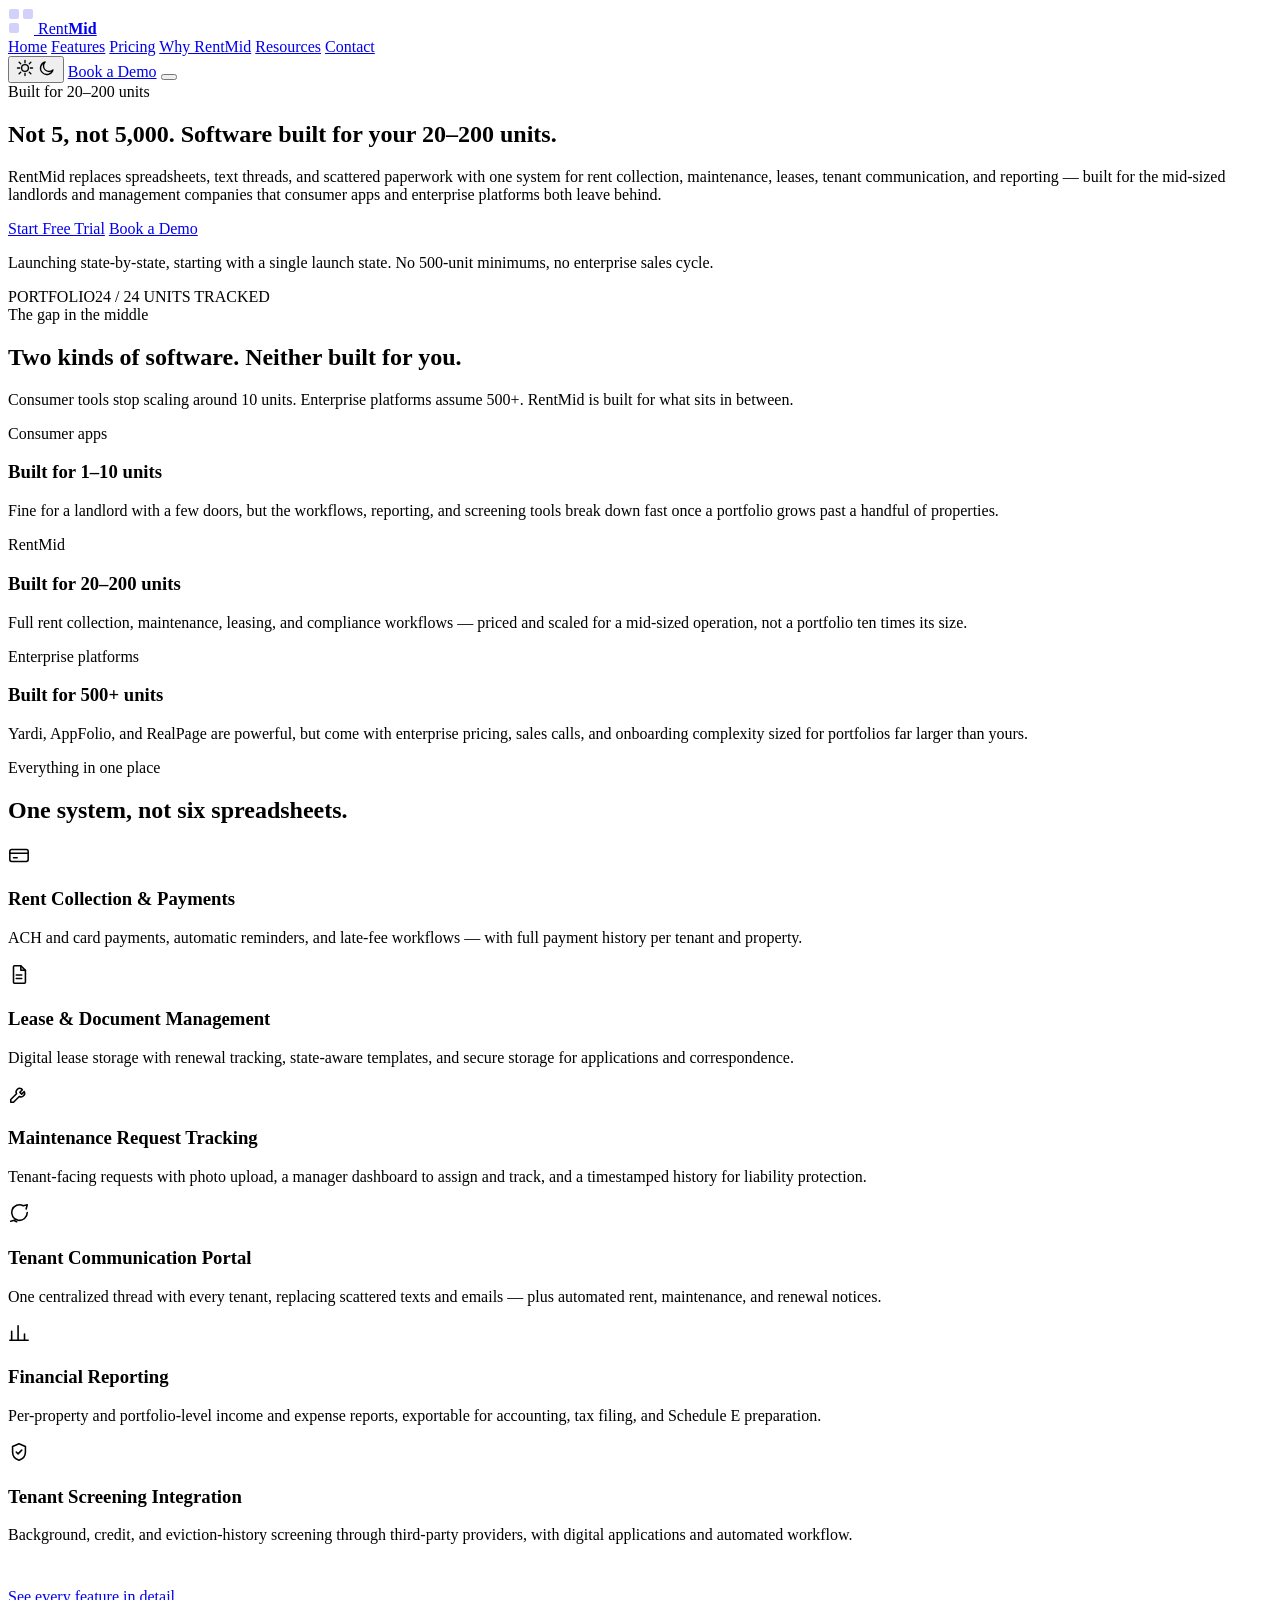
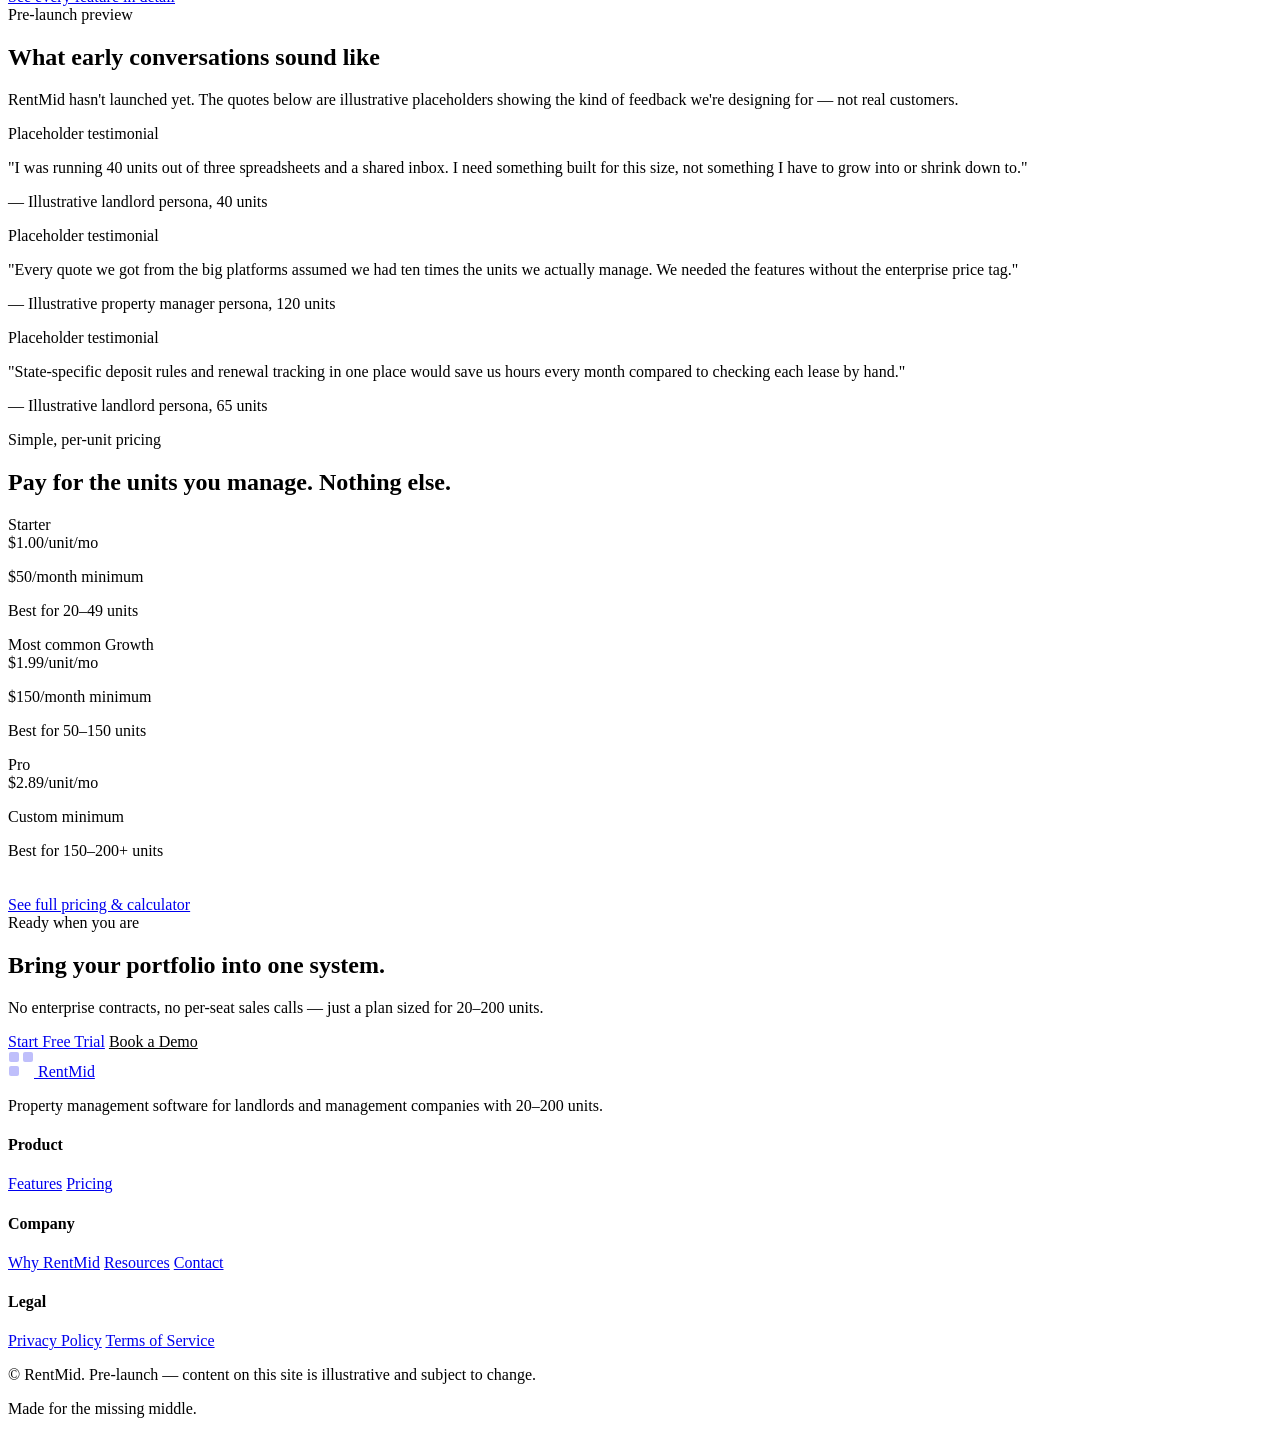
==== commit 5a8c303a: "sdada" ====
--- a/index.html
+++ b/index.html
@@ -4,294 +4,285 @@
 <meta charset="UTF-8">
 <meta name="viewport" content="width=device-width, initial-scale=1.0">
 <title>RentMid — Property Management Software for 20–200 Unit Landlords</title>
-<meta name="description" content="RentMid is property management software built for the missing middle: landlords and management companies with 20–200 units. Rent collection, maintenance, leases, and compliance in one place.">
-<meta property="og:title" content="RentMid — Property Management Software for the Missing Middle">
-<meta property="og:description" content="Not built for 5 units. Not built for 5,000. RentMid is purpose-built for landlords managing 20–200 rental units.">
+<meta name="description" content="RentMid is property management software built for landlords and management companies with 20–200 units — rent collection, maintenance, leases, and reporting in one place.">
+<link rel="canonical" href="index.html">
+<meta property="og:title" content="RentMid — Property management software for the missing middle">
+<meta property="og:description" content="Built for landlords with 20–200 units. Not 5, not 5,000.">
 <meta property="og:type" content="website">
 <link rel="preconnect" href="https://fonts.googleapis.com">
 <link rel="preconnect" href="https://fonts.gstatic.com" crossorigin>
-<link href="https://fonts.googleapis.com/css2?family=Big+Shoulders:wght@500;600;700;800&family=IBM+Plex+Sans:wght@400;500;600;700&family=IBM+Plex+Mono:wght@400;500;600&display=swap" rel="stylesheet">
-<link rel="stylesheet" href="style.css">
+<link href="https://fonts.googleapis.com/css2?family=Space+Grotesk:wght@500;600;700&family=IBM+Plex+Sans:wght@400;500;600;700&family=IBM+Plex+Mono:wght@400;500;600&display=swap" rel="stylesheet">
+<link rel="stylesheet" href="assets/css/styles.css">
 </head>
 <body>
 
-<nav class="site-nav">
-  <div class="nav-inner">
-    <a href="index.html" class="logo">
-      <svg class="logo-mark" viewBox="0 0 30 30" xmlns="http://www.w3.org/2000/svg">
-        <rect class="void" width="30" height="30" rx="6"/>
-        <rect x="4" y="4" width="6" height="6"/>
-        <rect x="12" y="4" width="6" height="6"/>
-        <rect x="20" y="4" width="6" height="6"/>
-        <rect x="4" y="12" width="6" height="6"/>
-        <rect x="20" y="12" width="6" height="6"/>
-        <rect x="4" y="20" width="6" height="6"/>
-        <rect x="12" y="20" width="6" height="6"/>
-        <rect x="20" y="20" width="6" height="6"/>
+<header class="site-header">
+  <div class="container header-inner">
+    <a href="index.html" class="logo" aria-label="RentMid home">
+      <svg class="logo-mark" width="26" height="26" viewBox="0 0 26 26" fill="none" xmlns="http://www.w3.org/2000/svg" aria-hidden="true">
+        <rect x="1" y="1" width="10" height="10" rx="2" fill="currentColor" opacity="0.18"/>
+        <rect x="15" y="1" width="10" height="10" rx="2" fill="currentColor" opacity="0.18"/>
+        <rect x="1" y="15" width="10" height="10" rx="2" fill="currentColor" opacity="0.18"/>
+        <rect x="15" y="15" width="10" height="10" rx="2" fill="var(--amber)"/>
       </svg>
-      RentMid
+      <span class="logo-text">Rent<strong>Mid</strong></span>
     </a>
-    <ul class="nav-links">
-      <li><a href="index.html" class="active">Home</a></li>
-      <li><a href="features.html">Features</a></li>
-      <li><a href="pricing.html">Pricing</a></li>
-      <li><a href="about.html">Why RentMid</a></li>
-      <li><a href="blog.html">Resources</a></li>
-      <li><a href="contact.html">Contact</a></li>
-      <li><a href="contact.html" class="btn btn-primary btn-sm">Book a Demo</a></li>
-    </ul>
-    <div class="nav-right">
-      <button class="theme-toggle" aria-label="Toggle dark mode"></button>
-      <button class="mobile-toggle" aria-label="Open menu" aria-expanded="false"><span></span><span></span><span></span></button>
-    </div>
-  </div>
-</nav>
-
-<!-- ============ HERO ============ -->
-<header class="hero">
-  <div class="hero-bg">
-    <div class="dot-field" data-parallax="0.08"></div>
-    <div class="hero-layer hero-grid-layer" data-parallax="0.18">
-      <div class="unit-grid" data-unit-grid data-cols="12" data-total="60" data-lit="20" data-ghost="24" aria-hidden="true"></div>
-    </div>
-  </div>
-  <div class="container hero-inner">
-    <div class="hero-copy reveal in">
-      <span class="eyebrow">Property management, right-sized</span>
-      <h1>Built for landlords with 20&ndash;200 units &mdash; not 5, not 5,000.</h1>
-      <p class="lede">RentMid replaces spreadsheets, text threads, and scattered paperwork with one system for rent collection, maintenance, leases, and reporting &mdash; built around the state-by-state rules that make U.S. property management complicated in the first place.</p>
-      <div class="btn-row">
-        <a href="contact.html" class="btn btn-primary">Start Free Trial</a>
-        <a href="contact.html" class="btn btn-ghost">Book a Demo</a>
-      </div>
-      <div class="hero-stats">
-        <div class="hero-stat"><b>20&ndash;200</b><span>units per portfolio, our whole focus</span></div>
-        <div class="hero-stat"><b>41M+</b><span>properties managed on PM software worldwide</span></div>
-        <div class="hero-stat"><b>~$1B</b><span>U.S. property management software market</span></div>
-      </div>
+    <nav class="site-nav" id="siteNav">
+      <a href="index.html" class="active">Home</a>
+      <a href="features.html">Features</a>
+      <a href="pricing.html">Pricing</a>
+      <a href="about.html">Why RentMid</a>
+      <a href="blog.html">Resources</a>
+      <a href="contact.html">Contact</a>
+    </nav>
+    <div class="header-actions">
+      <button class="theme-toggle" id="themeToggle" aria-label="Toggle dark mode">
+        <svg class="icon-sun" width="18" height="18" viewBox="0 0 24 24" fill="none" stroke="currentColor" stroke-width="1.8" stroke-linecap="round"><circle cx="12" cy="12" r="4.5"/><path d="M12 2v3M12 19v3M4.2 4.2l2.1 2.1M17.7 17.7l2.1 2.1M2 12h3M19 12h3M4.2 19.8l2.1-2.1M17.7 6.3l2.1-2.1"/></svg>
+        <svg class="icon-moon" width="18" height="18" viewBox="0 0 24 24" fill="none" stroke="currentColor" stroke-width="1.8" stroke-linecap="round" stroke-linejoin="round"><path d="M20 14.5A8.5 8.5 0 1 1 9.5 4a7 7 0 0 0 10.5 10.5Z"/></svg>
+      </button>
+      <a href="contact.html" class="btn btn-primary btn-sm">Book a Demo</a>
+      <button class="nav-toggle" id="navToggle" aria-label="Toggle menu" aria-expanded="false">
+        <span></span><span></span><span></span>
+      </button>
     </div>
   </div>
 </header>
 
-<!-- ============ PROBLEM / SOLUTION ============ -->
-<section class="section">
-  <div class="container">
-    <div class="grid grid-2" style="gap:60px; align-items:start;">
-      <div class="reveal">
-        <span class="eyebrow">The gap</span>
-        <h2>Two kinds of software. Neither fits the middle.</h2>
-        <p class="lede">Consumer tools like Avail or TurboTenant are built for landlords with a handful of doors. Enterprise platforms like Yardi, AppFolio, and RealPage are built for portfolios in the thousands, with the pricing and complexity to match. If you manage 20 to 200 units, you're stuck outgrowing one and overpaying for the other.</p>
-      </div>
-      <div class="card reveal" style="--i:1">
-        <div class="unit-grid-wrap">
-          <div class="unit-grid" data-unit-grid data-cols="10" data-total="10" data-lit="4" aria-hidden="true"></div>
-        </div>
-        <h3 style="margin-top:20px;">Consumer apps</h3>
-        <p>Built for 1&ndash;10 units. Fine at first, but no room to grow into multi-property operations or team workflows.</p>
-        <hr class="rule">
-        <div class="unit-grid-wrap">
-          <div class="unit-grid" data-unit-grid data-cols="10" data-total="60" data-lit="45" data-ghost="10" aria-hidden="true"></div>
-        </div>
-        <h3 style="margin-top:20px;">RentMid</h3>
-        <p>Purpose-built for 20&ndash;200 units &mdash; the exact range where spreadsheets break and enterprise software is overkill.</p>
-      </div>
-    </div>
-  </div>
-</section>
-
-<!-- ============ FEATURES OVERVIEW ============ -->
-<section class="section section-alt">
-  <div class="container">
-    <div class="center reveal">
-      <span class="eyebrow">Everything in one place</span>
-      <h2>Six jobs. One system.</h2>
-      <p class="lede center">The daily work of running a mid-sized portfolio, without switching between six different tools.</p>
-    </div>
-    <div class="grid grid-3 stagger" style="margin-top:56px;">
-
-      <div class="tilt reveal-scale" style="--i:0">
-        <div class="card tilt-inner">
-          <div class="feature-icon"><svg viewBox="0 0 24 24" fill="none" stroke="currentColor" stroke-width="1.6"><rect x="3" y="6" width="18" height="13" rx="2"/><path d="M3 10h18"/><path d="M7 15h4"/></svg></div>
+<main>
+
+  <!-- HERO -->
+  <section class="hero">
+    <div class="container hero-grid">
+      <div class="hero-copy reveal">
+        <span class="eyebrow">Built for 20–200 units</span>
+        <h1>Not 5, not 5,000. Software built for your 20–200 units.</h1>
+        <p class="lede">RentMid replaces spreadsheets, text threads, and scattered paperwork with one system for rent collection, maintenance, leases, tenant communication, and reporting — built for the mid-sized landlords and management companies that consumer apps and enterprise platforms both leave behind.</p>
+        <div class="hero-ctas">
+          <a href="contact.html" class="btn btn-primary">Start Free Trial</a>
+          <a href="contact.html" class="btn btn-secondary">Book a Demo</a>
+        </div>
+        <p class="hero-note">Launching state-by-state, starting with a single launch state. No 500-unit minimums, no enterprise sales cycle.</p>
+      </div>
+
+      <div class="hero-visual">
+        <div class="hero-shape one" data-parallax="0.08" aria-hidden="true"></div>
+        <div class="hero-shape two" data-parallax="0.14" aria-hidden="true"></div>
+        <div class="building" aria-hidden="true">
+          <div class="building-grid">
+            <div class="unit on"></div><div class="unit"></div><div class="unit on-sage"></div><div class="unit"></div><div class="unit on"></div><div class="unit"></div>
+            <div class="unit"></div><div class="unit on"></div><div class="unit"></div><div class="unit on-sage"></div><div class="unit"></div><div class="unit on"></div>
+            <div class="unit on-sage"></div><div class="unit"></div><div class="unit on"></div><div class="unit"></div><div class="unit"></div><div class="unit on-sage"></div>
+            <div class="unit"></div><div class="unit on"></div><div class="unit"></div><div class="unit on"></div><div class="unit on-sage"></div><div class="unit"></div>
+          </div>
+          <div class="building-caption"><span>PORTFOLIO</span><span>24 / 24 UNITS TRACKED</span></div>
+        </div>
+      </div>
+    </div>
+  </section>
+
+  <div class="unit-strip" aria-hidden="true">
+    <span></span><span></span><span></span><span></span><span></span><span></span><span></span><span></span><span></span><span></span><span></span><span></span><span></span><span></span><span></span><span></span><span></span><span></span><span></span><span></span><span></span><span></span><span></span><span></span><span></span><span></span><span></span><span></span><span></span><span></span><span></span><span></span><span></span><span></span><span></span><span></span><span></span><span></span><span></span><span></span>
+  </div>
+
+  <!-- PROBLEM / SOLUTION -->
+  <section class="section">
+    <div class="container">
+      <div class="section-header center reveal">
+        <span class="eyebrow">The gap in the middle</span>
+        <h2>Two kinds of software. Neither built for you.</h2>
+        <p class="lede text-center">Consumer tools stop scaling around 10 units. Enterprise platforms assume 500+. RentMid is built for what sits in between.</p>
+      </div>
+      <div class="compare-grid reveal-stagger">
+        <div class="compare-card">
+          <div class="scale-viz"><span style="height:14px"></span><span style="height:20px"></span><span style="height:26px"></span></div>
+          <span class="compare-tag">Consumer apps</span>
+          <h3>Built for 1–10 units</h3>
+          <p>Fine for a landlord with a few doors, but the workflows, reporting, and screening tools break down fast once a portfolio grows past a handful of properties.</p>
+        </div>
+        <div class="compare-card is-mid">
+          <div class="scale-viz"><span style="height:20px"></span><span style="height:34px"></span><span style="height:20px"></span></div>
+          <span class="compare-tag">RentMid</span>
+          <h3>Built for 20–200 units</h3>
+          <p>Full rent collection, maintenance, leasing, and compliance workflows — priced and scaled for a mid-sized operation, not a portfolio ten times its size.</p>
+        </div>
+        <div class="compare-card">
+          <div class="scale-viz"><span style="height:36px"></span><span style="height:44px"></span><span style="height:40px"></span></div>
+          <span class="compare-tag">Enterprise platforms</span>
+          <h3>Built for 500+ units</h3>
+          <p>Yardi, AppFolio, and RealPage are powerful, but come with enterprise pricing, sales calls, and onboarding complexity sized for portfolios far larger than yours.</p>
+        </div>
+      </div>
+    </div>
+  </section>
+
+  <!-- CORE FEATURES OVERVIEW -->
+  <section class="section section-alt">
+    <div class="container">
+      <div class="section-header reveal">
+        <span class="eyebrow">Everything in one place</span>
+        <h2>One system, not six spreadsheets.</h2>
+      </div>
+      <div class="feature-grid reveal-stagger">
+
+        <div class="feature-card">
+          <div class="feature-icon"><svg width="22" height="22" viewBox="0 0 24 24" fill="none" stroke="currentColor" stroke-width="1.7" stroke-linecap="round" stroke-linejoin="round"><rect x="2" y="6" width="20" height="13" rx="2"/><path d="M2 10h20"/><path d="M6 15h4"/></svg></div>
           <h3>Rent Collection &amp; Payments</h3>
-          <p>ACH and card collection, automatic reminders, late-fee automation, and a full payment history per tenant and property.</p>
-        </div>
-      </div>
-
-      <div class="tilt reveal-scale" style="--i:1">
-        <div class="card tilt-inner">
-          <div class="feature-icon"><svg viewBox="0 0 24 24" fill="none" stroke="currentColor" stroke-width="1.6"><path d="M6 3h9l5 5v13a1 1 0 0 1-1 1H6a1 1 0 0 1-1-1V4a1 1 0 0 1 1-1z"/><path d="M14 3v5h5"/><path d="M8.5 13h7M8.5 17h5"/></svg></div>
+          <p>ACH and card payments, automatic reminders, and late-fee workflows — with full payment history per tenant and property.</p>
+        </div>
+
+        <div class="feature-card">
+          <div class="feature-icon"><svg width="22" height="22" viewBox="0 0 24 24" fill="none" stroke="currentColor" stroke-width="1.7" stroke-linecap="round" stroke-linejoin="round"><path d="M7 3h7l5 5v13a1 1 0 0 1-1 1H7a1 1 0 0 1-1-1V4a1 1 0 0 1 1-1Z"/><path d="M14 3v5h5"/><path d="M9 13h6M9 17h6"/></svg></div>
           <h3>Lease &amp; Document Management</h3>
           <p>Digital lease storage with renewal tracking, state-aware templates, and secure storage for applications and correspondence.</p>
         </div>
-      </div>
-
-      <div class="tilt reveal-scale" style="--i:2">
-        <div class="card tilt-inner">
-          <div class="feature-icon"><svg viewBox="0 0 24 24" fill="none" stroke="currentColor" stroke-width="1.6"><path d="M14.7 6.3a1 1 0 0 0-1.4 0L4 15.6V20h4.4l9.3-9.3a1 1 0 0 0 0-1.4z"/><path d="M12.5 8.5l3 3"/></svg></div>
+
+        <div class="feature-card">
+          <div class="feature-icon"><svg width="22" height="22" viewBox="0 0 24 24" fill="none" stroke="currentColor" stroke-width="1.7" stroke-linecap="round" stroke-linejoin="round"><path d="M14.7 6.3a4 4 0 0 0-5.4 5.4L3 18v3h3l6.3-6.3a4 4 0 0 0 5.4-5.4l-2.8 2.8-2-2 2.8-2.8Z"/></svg></div>
           <h3>Maintenance Request Tracking</h3>
-          <p>Tenants submit requests with photos, managers assign and prioritize, and every update is timestamped for liability protection.</p>
-        </div>
-      </div>
-
-      <div class="tilt reveal-scale" style="--i:3">
-        <div class="card tilt-inner">
-          <div class="feature-icon"><svg viewBox="0 0 24 24" fill="none" stroke="currentColor" stroke-width="1.6"><path d="M8 9h8M8 13h5"/><circle cx="12" cy="12" r="9"/></svg></div>
+          <p>Tenant-facing requests with photo upload, a manager dashboard to assign and track, and a timestamped history for liability protection.</p>
+        </div>
+
+        <div class="feature-card">
+          <div class="feature-icon"><svg width="22" height="22" viewBox="0 0 24 24" fill="none" stroke="currentColor" stroke-width="1.7" stroke-linecap="round" stroke-linejoin="round"><path d="M21 11.5a8.5 8.5 0 1 1-4.4-7.4L21 3l-1.2 4.6"/><path d="M3 21l3.8-1a8.4 8.4 0 0 0 2.7 1.5"/></svg></div>
           <h3>Tenant Communication Portal</h3>
-          <p>One thread replaces scattered texts and email. Automated notices for rent due, maintenance updates, and lease renewals.</p>
-        </div>
-      </div>
-
-      <div class="tilt reveal-scale" style="--i:4">
-        <div class="card tilt-inner">
-          <div class="feature-icon"><svg viewBox="0 0 24 24" fill="none" stroke="currentColor" stroke-width="1.6"><path d="M4 20V10M12 20V4M20 20v-7"/></svg></div>
+          <p>One centralized thread with every tenant, replacing scattered texts and emails — plus automated rent, maintenance, and renewal notices.</p>
+        </div>
+
+        <div class="feature-card">
+          <div class="feature-icon"><svg width="22" height="22" viewBox="0 0 24 24" fill="none" stroke="currentColor" stroke-width="1.7" stroke-linecap="round" stroke-linejoin="round"><path d="M4 20V10M11 20V4M18 20v-7"/><path d="M2 20h20"/></svg></div>
           <h3>Financial Reporting</h3>
-          <p>Per-property and portfolio-level income and expense reports, exportable for accounting, tax filing, and Schedule&nbsp;E.</p>
-        </div>
-      </div>
-
-      <div class="tilt reveal-scale" style="--i:5">
-        <div class="card tilt-inner">
-          <div class="feature-icon"><svg viewBox="0 0 24 24" fill="none" stroke="currentColor" stroke-width="1.6"><circle cx="12" cy="8" r="3.2"/><path d="M5 20c0-3.5 3-6 7-6s7 2.5 7 6"/></svg></div>
-          <h3>Tenant Screening</h3>
-          <p>Background, credit, and eviction history checks via third-party integration, plus digital applications with automated workflow.</p>
-        </div>
-      </div>
-
-    </div>
-    <div class="center" style="margin-top:44px;">
-      <a href="features.html" class="btn btn-ghost">See every feature in detail &rarr;</a>
-    </div>
-  </div>
-</section>
-
-<!-- ============ SOCIAL PROOF ============ -->
-<section class="section">
-  <div class="container">
-    <div class="center reveal">
-      <span class="eyebrow">Early feedback</span>
-      <h2>What pilot landlords are saying</h2>
-    </div>
-    <div class="grid grid-3 stagger" style="margin-top:52px;">
-
-      <div class="card reveal-scale" style="--i:0">
-        <span class="placeholder-tag">Placeholder &mdash; pre-launch</span>
-        <span class="quote-mark">&ldquo;</span>
-        <p>We had 64 units running out of three spreadsheets and a shared inbox. Having rent, leases, and maintenance in one place would save us a full day a week.</p>
-        <div class="testi-person">
-          <div class="testi-avatar"></div>
-          <div><div class="testi-name">Placeholder Name</div><div class="testi-role">Owner, placeholder portfolio &middot; 64 units</div></div>
-        </div>
-      </div>
-
-      <div class="card reveal-scale" style="--i:1">
-        <span class="placeholder-tag">Placeholder &mdash; pre-launch</span>
-        <span class="quote-mark">&ldquo;</span>
-        <p>Every enterprise platform we demoed wanted a sales call, a contract, and pricing built for a thousand doors. We manage 110. This is the first thing sized right for us.</p>
-        <div class="testi-person">
-          <div class="testi-avatar"></div>
-          <div><div class="testi-name">Placeholder Name</div><div class="testi-role">Property Manager, placeholder company &middot; 110 units</div></div>
-        </div>
-      </div>
-
-      <div class="card reveal-scale" style="--i:2">
-        <span class="placeholder-tag">Placeholder &mdash; pre-launch</span>
-        <span class="quote-mark">&ldquo;</span>
-        <p>The state-specific deposit and renewal reminders are what sold me &mdash; that's the part I always worried we'd get wrong doing it by hand.</p>
-        <div class="testi-person">
-          <div class="testi-avatar"></div>
-          <div><div class="testi-name">Placeholder Name</div><div class="testi-role">Landlord, placeholder portfolio &middot; 38 units</div></div>
-        </div>
-      </div>
-
-    </div>
-    <p class="center" style="font-size:.85rem; margin-top:28px;">RentMid has not yet launched publicly. Testimonials above are illustrative placeholders representing our target customer, not real quotes.</p>
-  </div>
-</section>
-
-<!-- ============ PRICING PREVIEW ============ -->
-<section class="section section-alt">
-  <div class="container">
-    <div class="center reveal">
-      <span class="eyebrow">Simple, per-unit pricing</span>
-      <h2>Pricing that scales the way your portfolio does</h2>
-      <p class="lede center">No enterprise contracts, no sales calls to get a price, no onboarding fees.</p>
-    </div>
-    <div class="grid grid-3 stagger" style="margin-top:52px;">
-      <div class="card price-card reveal-scale" style="--i:0">
-        <h3>Starter</h3>
-        <div class="price-amount">$1.00<span>/unit/mo</span></div>
-        <div class="price-min">$50/month minimum</div>
-        <p>Best for 20&ndash;49 units.</p>
-      </div>
-      <div class="card price-card featured reveal-scale" style="--i:1">
-        <h3>Growth</h3>
-        <div class="price-amount">$1.99<span>/unit/mo</span></div>
-        <div class="price-min">$150/month minimum</div>
-        <p>Best for 50&ndash;150 units.</p>
-      </div>
-      <div class="card price-card reveal-scale" style="--i:2">
-        <h3>Pro</h3>
-        <div class="price-amount">$2.89<span>/unit/mo</span></div>
-        <div class="price-min">Custom minimum</div>
-        <p>Best for 150&ndash;200+ units.</p>
-      </div>
-    </div>
-    <div class="center" style="margin-top:40px;">
-      <a href="pricing.html" class="btn btn-primary">See full pricing &amp; calculator</a>
-    </div>
-  </div>
-</section>
-
-<!-- ============ CTA BAND ============ -->
-<section class="section">
-  <div class="container">
-    <div class="cta-band reveal-scale">
-      <div class="diag-lines" style="opacity:.15;"></div>
-      <h2>Ready to get your portfolio out of spreadsheets?</h2>
-      <p class="lede center" style="margin:0 auto 30px; color:#C7CBC2;">Start a free trial, or book a 20-minute demo with our team.</p>
-      <div class="btn-row" style="justify-content:center;">
-        <a href="contact.html" class="btn btn-primary">Start Free Trial</a>
-        <a href="contact.html" class="btn btn-ghost" style="border-color:rgba(255,255,255,.3); color:#F3F4EF;">Book a Demo</a>
-      </div>
-    </div>
-  </div>
-</section>
+          <p>Per-property and portfolio-level income and expense reports, exportable for accounting, tax filing, and Schedule E preparation.</p>
+        </div>
+
+        <div class="feature-card">
+          <div class="feature-icon"><svg width="22" height="22" viewBox="0 0 24 24" fill="none" stroke="currentColor" stroke-width="1.7" stroke-linecap="round" stroke-linejoin="round"><path d="M12 3l7 3v6c0 4.5-3 7.7-7 9-4-1.3-7-4.5-7-9V6l7-3Z"/><path d="M9 12l2 2 4-4"/></svg></div>
+          <h3>Tenant Screening Integration</h3>
+          <p>Background, credit, and eviction-history screening through third-party providers, with digital applications and automated workflow.</p>
+        </div>
+
+      </div>
+      <div class="text-center reveal" style="margin-top:44px;">
+        <a href="features.html" class="btn btn-secondary">See every feature in detail</a>
+      </div>
+    </div>
+  </section>
+
+  <!-- SOCIAL PROOF -->
+  <section class="section">
+    <div class="container">
+      <div class="section-header center reveal">
+        <span class="eyebrow">Pre-launch preview</span>
+        <h2>What early conversations sound like</h2>
+        <p class="lede text-center">RentMid hasn't launched yet. The quotes below are illustrative placeholders showing the kind of feedback we're designing for — not real customers.</p>
+      </div>
+      <div class="testimonial-grid reveal-stagger">
+        <div class="testimonial-card">
+          <span class="placeholder-badge">Placeholder testimonial</span>
+          <p class="testimonial-quote">"I was running 40 units out of three spreadsheets and a shared inbox. I need something built for this size, not something I have to grow into or shrink down to."</p>
+          <p class="testimonial-person">— Illustrative landlord persona, 40 units</p>
+        </div>
+        <div class="testimonial-card">
+          <span class="placeholder-badge">Placeholder testimonial</span>
+          <p class="testimonial-quote">"Every quote we got from the big platforms assumed we had ten times the units we actually manage. We needed the features without the enterprise price tag."</p>
+          <p class="testimonial-person">— Illustrative property manager persona, 120 units</p>
+        </div>
+        <div class="testimonial-card">
+          <span class="placeholder-badge">Placeholder testimonial</span>
+          <p class="testimonial-quote">"State-specific deposit rules and renewal tracking in one place would save us hours every month compared to checking each lease by hand."</p>
+          <p class="testimonial-person">— Illustrative landlord persona, 65 units</p>
+        </div>
+      </div>
+    </div>
+  </section>
+
+  <!-- PRICING PREVIEW -->
+  <section class="section section-alt">
+    <div class="container">
+      <div class="section-header center reveal">
+        <span class="eyebrow">Simple, per-unit pricing</span>
+        <h2>Pay for the units you manage. Nothing else.</h2>
+      </div>
+      <div class="pricing-grid reveal-stagger">
+        <div class="price-card">
+          <span class="price-tier-tag">Starter</span>
+          <div class="price-amount">$1.00<span>/unit/mo</span></div>
+          <p class="price-min">$50/month minimum</p>
+          <p class="price-for">Best for 20–49 units</p>
+        </div>
+        <div class="price-card is-featured">
+          <span class="most-popular">Most common</span>
+          <span class="price-tier-tag">Growth</span>
+          <div class="price-amount">$1.99<span>/unit/mo</span></div>
+          <p class="price-min">$150/month minimum</p>
+          <p class="price-for">Best for 50–150 units</p>
+        </div>
+        <div class="price-card">
+          <span class="price-tier-tag">Pro</span>
+          <div class="price-amount">$2.89<span>/unit/mo</span></div>
+          <p class="price-min">Custom minimum</p>
+          <p class="price-for">Best for 150–200+ units</p>
+        </div>
+      </div>
+      <div class="text-center reveal" style="margin-top:36px;">
+        <a href="pricing.html" class="btn btn-secondary">See full pricing &amp; calculator</a>
+      </div>
+    </div>
+  </section>
+
+  <!-- CTA BANNER -->
+  <section class="section">
+    <div class="container">
+      <div class="cta-banner section-ink reveal">
+        <span class="eyebrow" style="color:var(--amber);">Ready when you are</span>
+        <h2>Bring your portfolio into one system.</h2>
+        <p>No enterprise contracts, no per-seat sales calls — just a plan sized for 20–200 units.</p>
+        <div class="btn-row">
+          <a href="contact.html" class="btn btn-primary">Start Free Trial</a>
+          <a href="contact.html" class="btn btn-secondary" style="border-color:rgba(247,243,234,0.4); color:var(--paper);">Book a Demo</a>
+        </div>
+      </div>
+    </div>
+  </section>
+
+</main>
 
 <footer class="site-footer">
-  <div class="container">
-    <div class="footer-top">
-      <div>
-        <a href="index.html" class="logo">
-          <svg class="logo-mark" viewBox="0 0 30 30" xmlns="http://www.w3.org/2000/svg">
-            <rect class="void" width="30" height="30" rx="6" fill="#1B2430"/>
-            <rect x="4" y="4" width="6" height="6" fill="#D9AE5F"/><rect x="12" y="4" width="6" height="6" fill="#D9AE5F"/><rect x="20" y="4" width="6" height="6" fill="#D9AE5F"/>
-            <rect x="4" y="12" width="6" height="6" fill="#D9AE5F"/><rect x="20" y="12" width="6" height="6" fill="#D9AE5F"/>
-            <rect x="4" y="20" width="6" height="6" fill="#D9AE5F"/><rect x="12" y="20" width="6" height="6" fill="#D9AE5F"/><rect x="20" y="20" width="6" height="6" fill="#D9AE5F"/>
-          </svg>
-          RentMid
-        </a>
-        <p style="margin-top:16px; max-width:280px; font-size:.92rem;">Property management software for landlords and management companies with 20&ndash;200 units.</p>
-      </div>
-      <div class="footer-col">
-        <h4>Product</h4>
-        <ul><li><a href="features.html">Features</a></li><li><a href="pricing.html">Pricing</a></li><li><a href="about.html">Why RentMid</a></li></ul>
-      </div>
-      <div class="footer-col">
-        <h4>Company</h4>
-        <ul><li><a href="blog.html">Resources</a></li><li><a href="contact.html">Contact</a></li><li><a href="contact.html">Book a Demo</a></li></ul>
-      </div>
-      <div class="footer-col">
-        <h4>Legal</h4>
-        <ul><li><a href="privacy.html">Privacy Policy</a></li><li><a href="terms.html">Terms of Service</a></li></ul>
-      </div>
-    </div>
-    <div class="footer-bottom">
-      <span>&copy; 2026 RentMid. Pre-launch preview site.</span>
-      <span>Made for the missing middle.</span>
-    </div>
+  <div class="container footer-grid">
+    <div class="footer-brand">
+      <a href="index.html" class="logo">
+        <svg class="logo-mark" width="26" height="26" viewBox="0 0 26 26" fill="none" xmlns="http://www.w3.org/2000/svg" aria-hidden="true">
+          <rect x="1" y="1" width="10" height="10" rx="2" fill="currentColor" opacity="0.25"/>
+          <rect x="15" y="1" width="10" height="10" rx="2" fill="currentColor" opacity="0.25"/>
+          <rect x="1" y="15" width="10" height="10" rx="2" fill="currentColor" opacity="0.25"/>
+          <rect x="15" y="15" width="10" height="10" rx="2" fill="var(--amber)"/>
+        </svg>
+        <span class="logo-text">RentMid</span>
+      </a>
+      <p>Property management software for landlords and management companies with 20–200 units.</p>
+    </div>
+    <nav class="footer-col">
+      <h4>Product</h4>
+      <a href="features.html">Features</a>
+      <a href="pricing.html">Pricing</a>
+    </nav>
+    <nav class="footer-col">
+      <h4>Company</h4>
+      <a href="about.html">Why RentMid</a>
+      <a href="blog.html">Resources</a>
+      <a href="contact.html">Contact</a>
+    </nav>
+    <nav class="footer-col">
+      <h4>Legal</h4>
+      <a href="privacy.html">Privacy Policy</a>
+      <a href="terms.html">Terms of Service</a>
+    </nav>
+  </div>
+  <div class="container footer-bottom">
+    <p>© <span data-year></span> RentMid. Pre-launch — content on this site is illustrative and subject to change.</p>
+    <p>Made for the missing middle.</p>
   </div>
 </footer>
 
-<script src="main.js"></script>
+<script src="assets/js/main.js"></script>
 </body>
 </html>
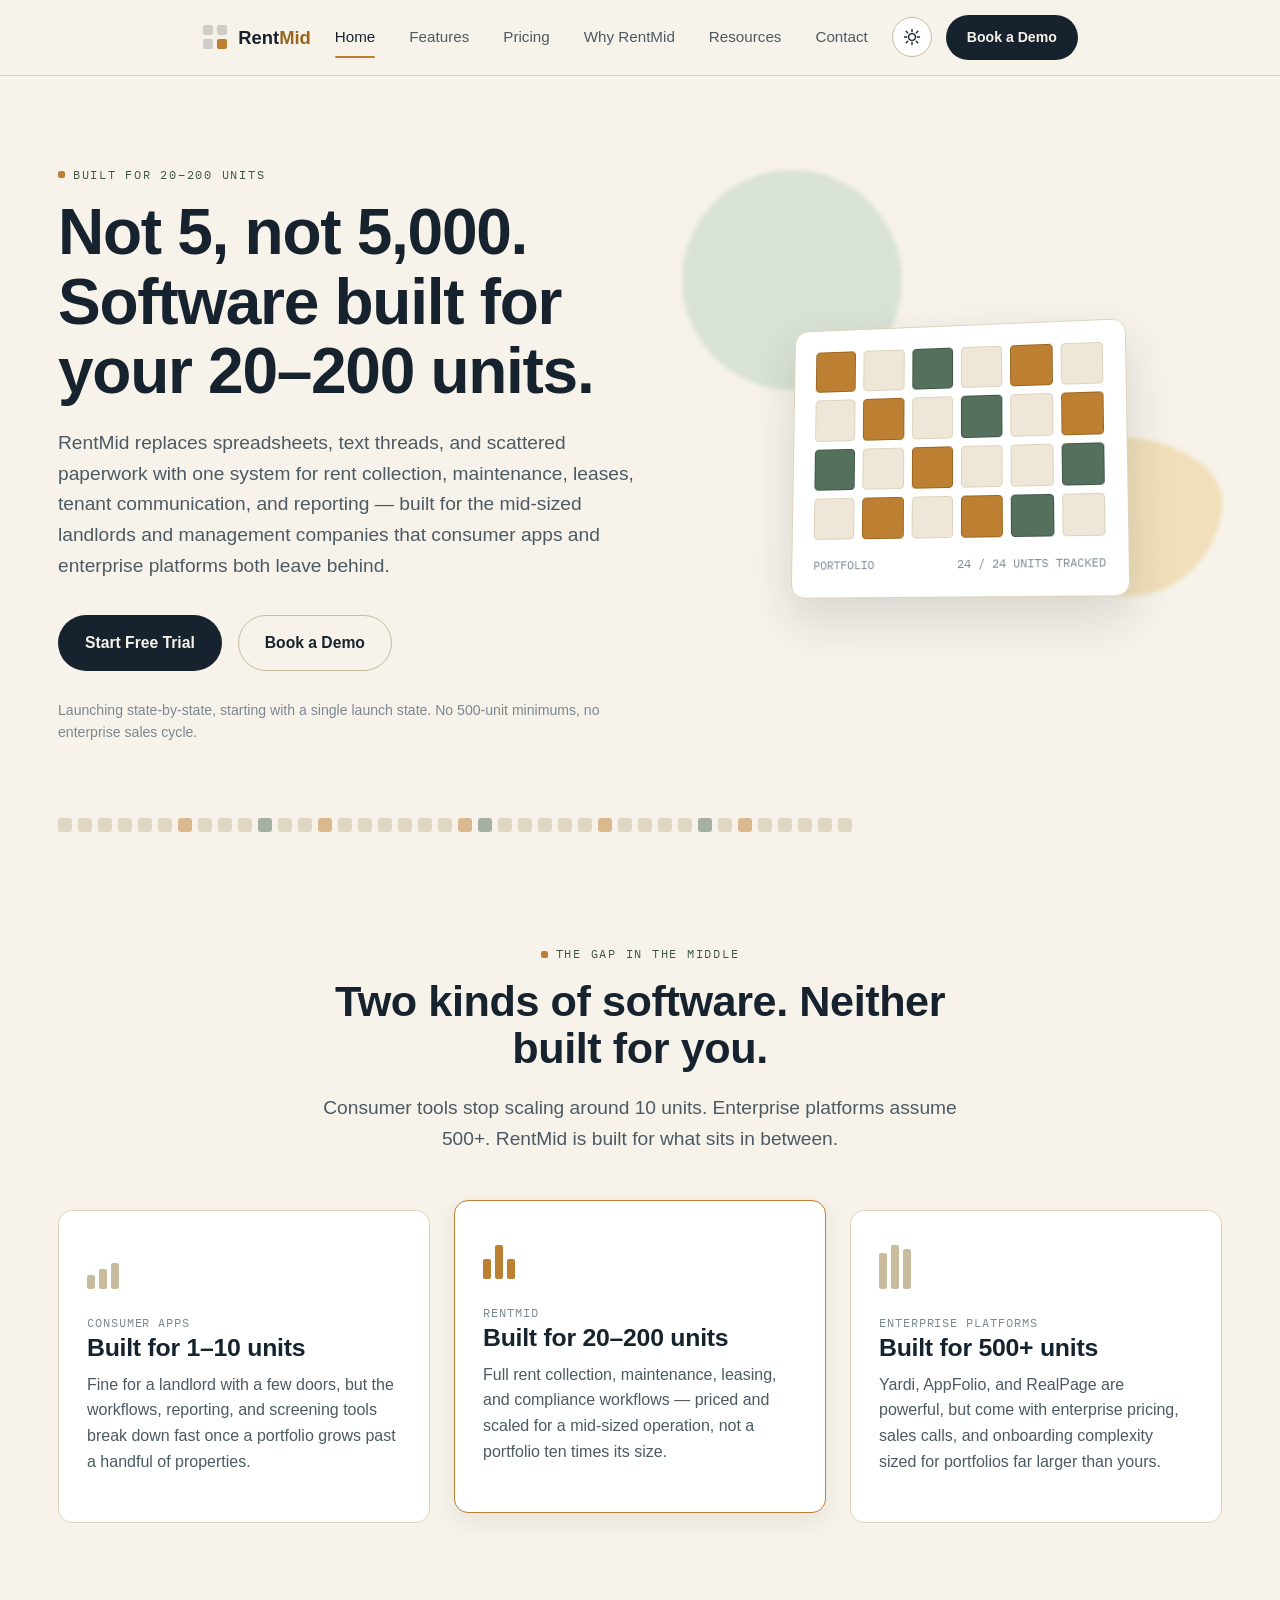
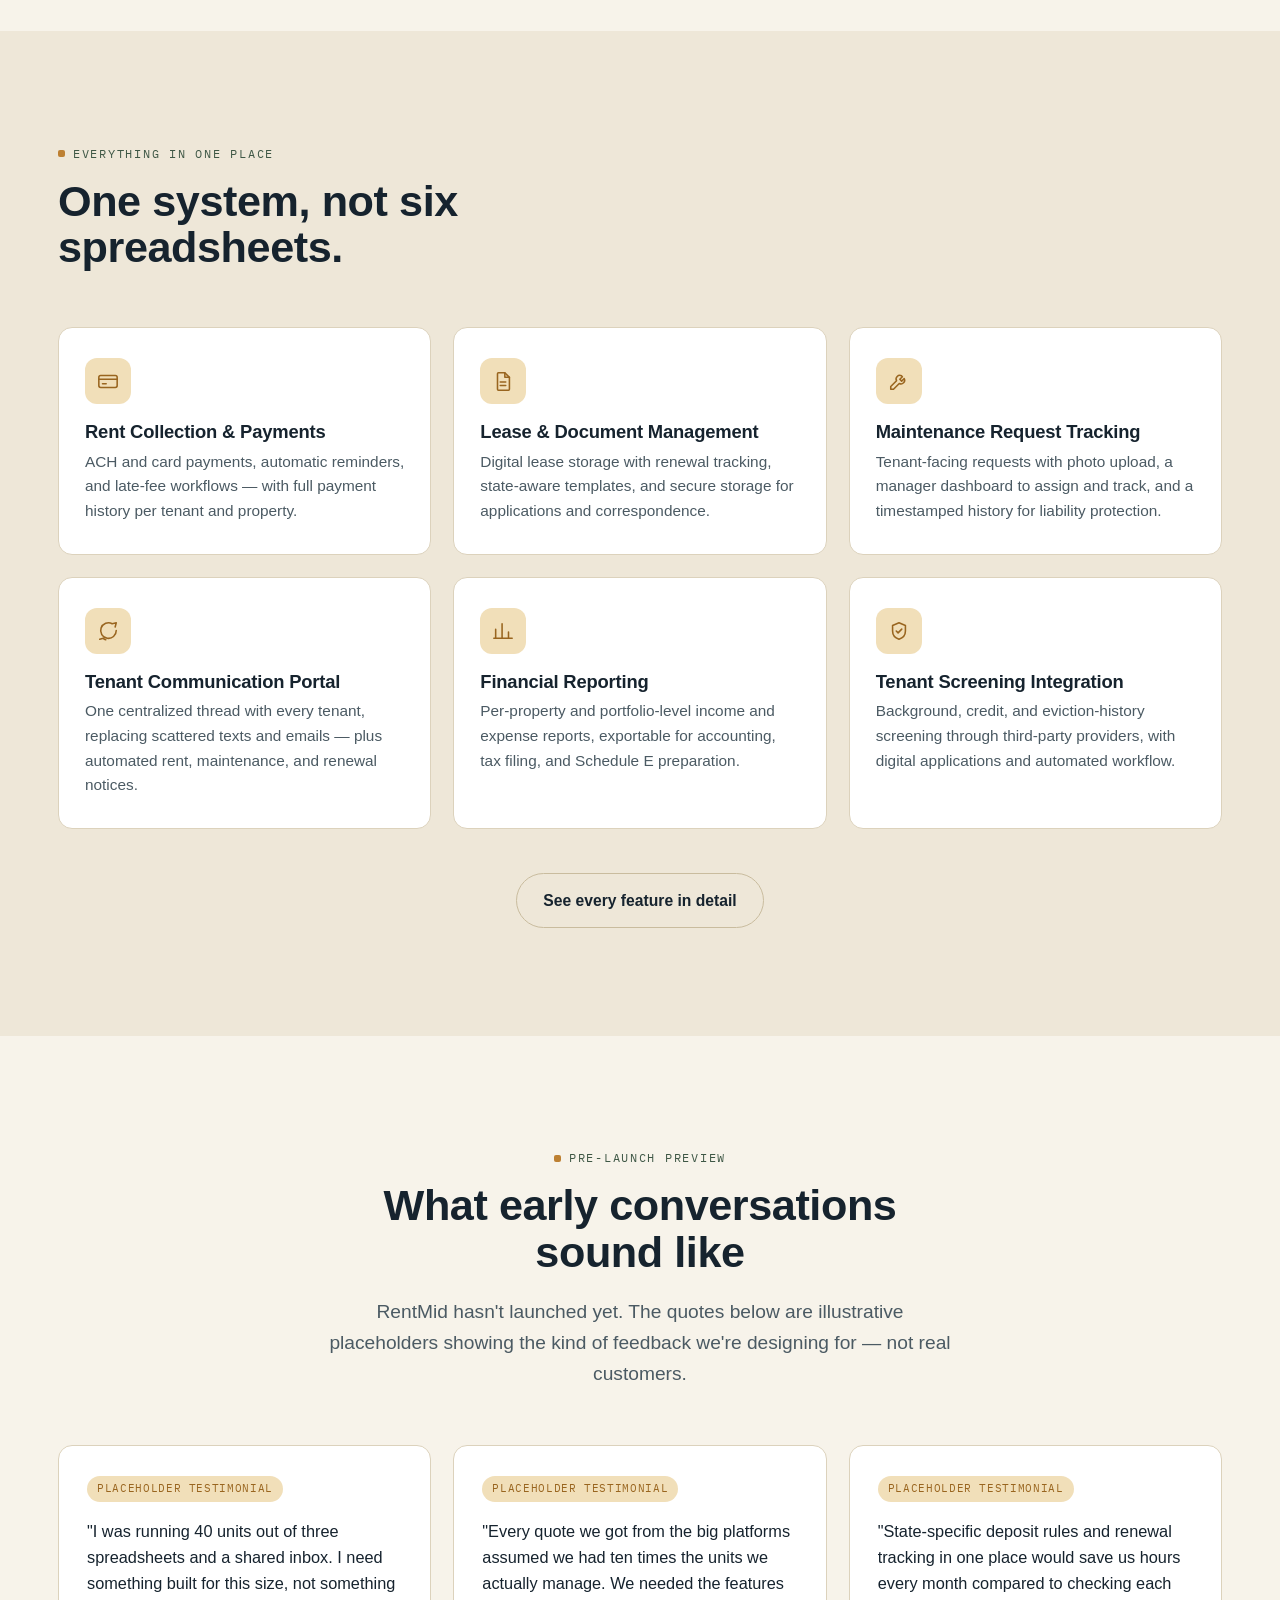
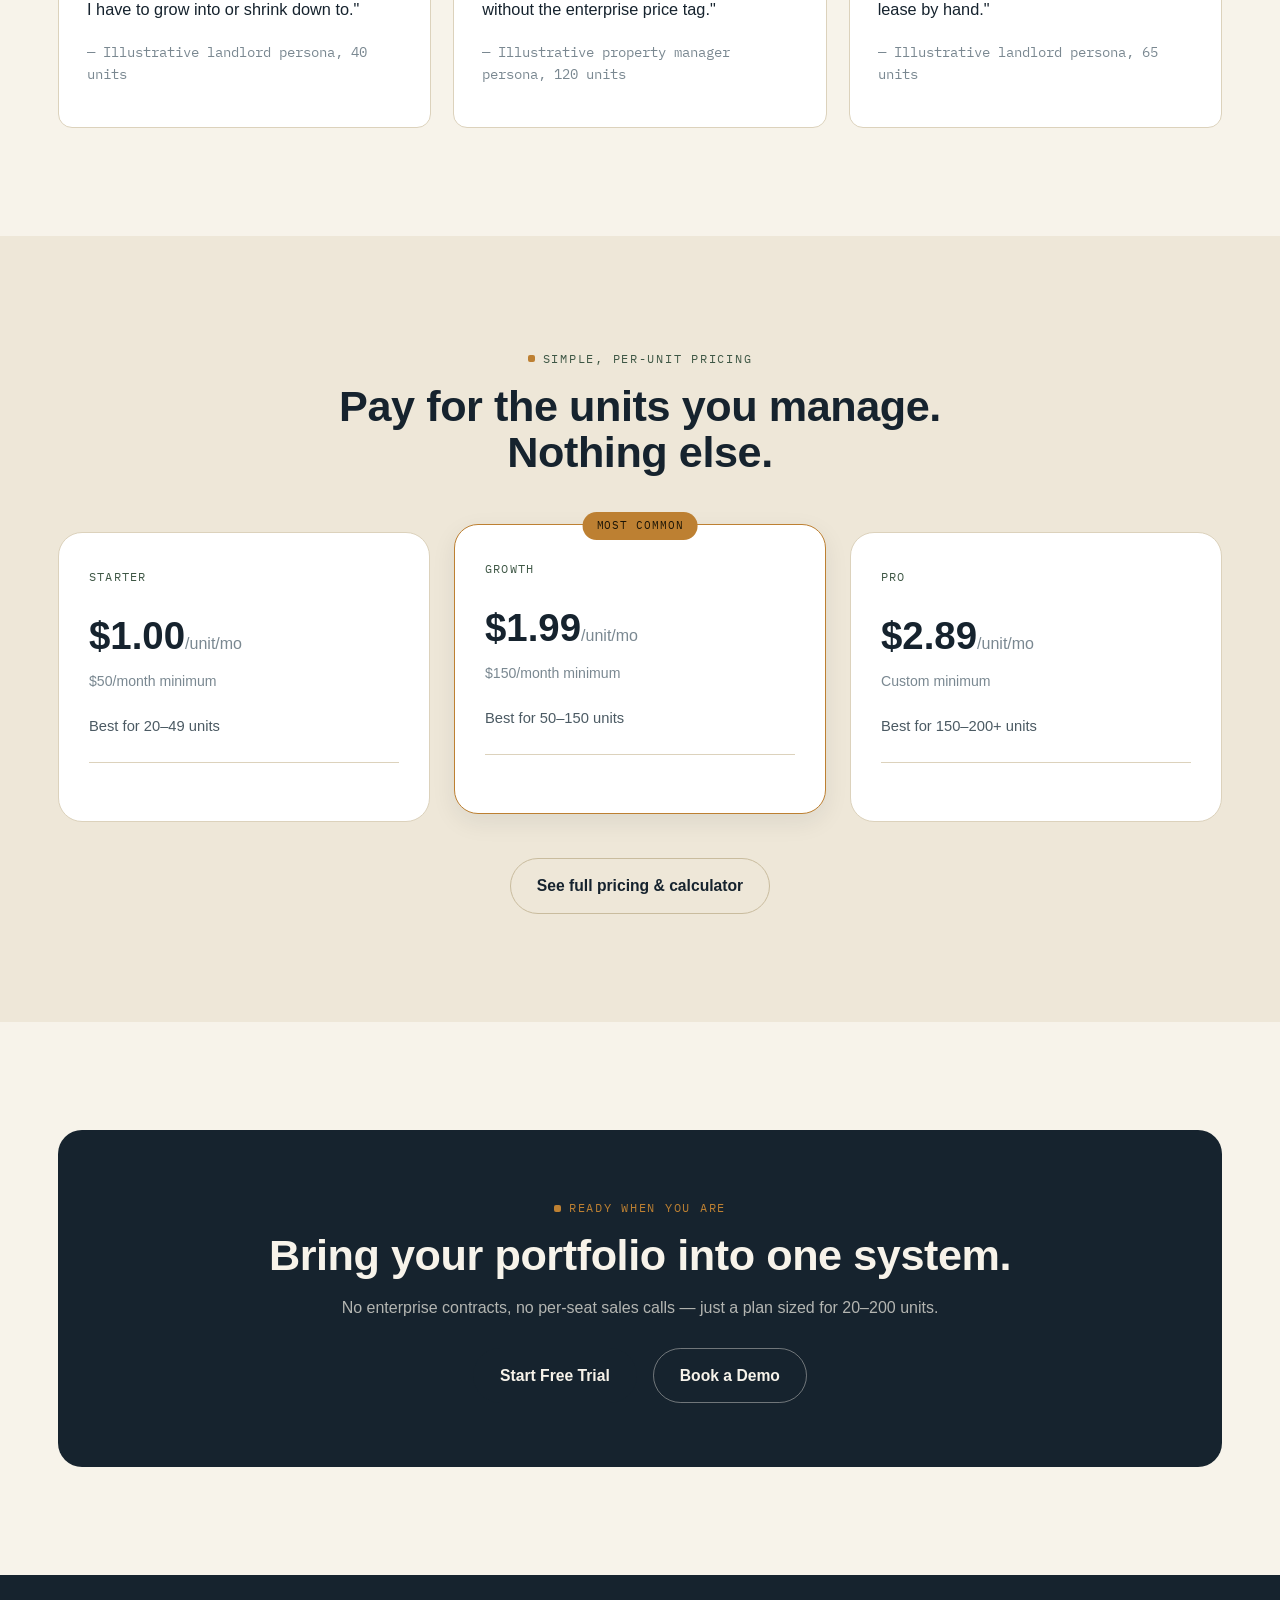
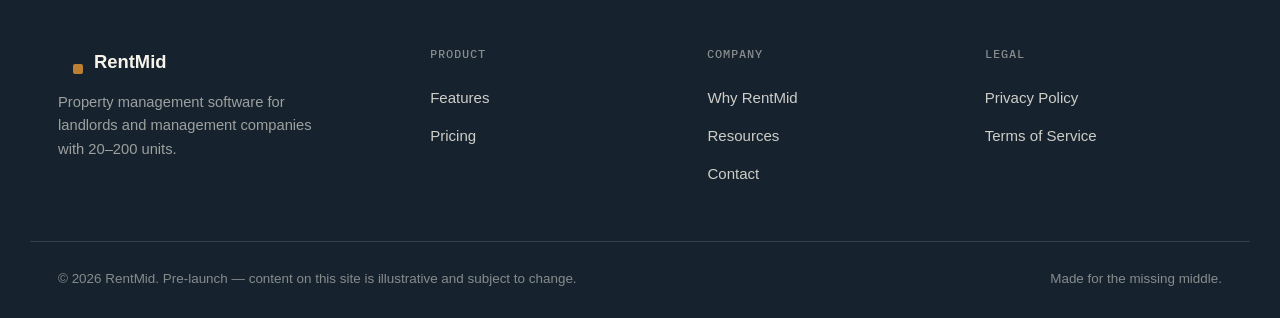
==== commit 7c91de28: "njni" ====
--- a/index.html
+++ b/index.html
@@ -12,7 +12,7 @@
 <link rel="preconnect" href="https://fonts.googleapis.com">
 <link rel="preconnect" href="https://fonts.gstatic.com" crossorigin>
 <link href="https://fonts.googleapis.com/css2?family=Space+Grotesk:wght@500;600;700&family=IBM+Plex+Sans:wght@400;500;600;700&family=IBM+Plex+Mono:wght@400;500;600&display=swap" rel="stylesheet">
-<link rel="stylesheet" href="assets/css/styles.css">
+<link rel="stylesheet" href="styles.css">
 </head>
 <body>
 
@@ -283,6 +283,6 @@
   </div>
 </footer>
 
-<script src="assets/js/main.js"></script>
+<script src="main.js"></script>
 </body>
 </html>
--- a/styles.css
+++ b/styles.css
@@ -0,0 +1,733 @@
+/* =========================================================
+   RentMid — Design System
+   Tokens: warm charcoal-navy ink, warm off-white paper,
+   muted amber + sage accents. Display: Space Grotesk.
+   Body: IBM Plex Sans. Utility/data: IBM Plex Mono.
+   ========================================================= */
+
+:root {
+  --paper: #F7F3EA;
+  --paper-2: #EEE7D8;
+  --surface: #FFFFFF;
+  --ink: #16232E;
+  --ink-2: #4B5A63;
+  --ink-3: #7A8891;
+  --line: #DCD2BC;
+  --line-strong: #C9BC9E;
+
+  --amber: #BD8032;
+  --amber-deep: #99651F;
+  --amber-tint: #F1DFB9;
+  --sage: #55705C;
+  --sage-deep: #3E5745;
+  --sage-tint: #D9E2D6;
+
+  --shadow-sm: 0 1px 2px rgba(22, 35, 46, 0.06);
+  --shadow-md: 0 8px 24px rgba(22, 35, 46, 0.08);
+  --shadow-lg: 0 20px 48px rgba(22, 35, 46, 0.14);
+
+  --radius-sm: 6px;
+  --radius-md: 14px;
+  --radius-lg: 24px;
+
+  --font-display: "Space Grotesk", "Helvetica Neue", Arial, sans-serif;
+  --font-body: "IBM Plex Sans", "Helvetica Neue", Arial, sans-serif;
+  --font-mono: "IBM Plex Mono", ui-monospace, Menlo, monospace;
+
+  --max-width: 1220px;
+  --header-h: 76px;
+
+  color-scheme: light;
+}
+
+[data-theme="dark"] {
+  --paper: #10181F;
+  --paper-2: #17222B;
+  --surface: #17222B;
+  --ink: #F3EEE1;
+  --ink-2: #C2C9CC;
+  --ink-3: #8A959A;
+  --line: #29363F;
+  --line-strong: #37454E;
+
+  --amber: #D99A4E;
+  --amber-deep: #E8B478;
+  --amber-tint: #3A2E1B;
+  --sage: #7EA187;
+  --sage-deep: #9CC0A4;
+  --sage-tint: #1D2A21;
+
+  --shadow-sm: 0 1px 2px rgba(0, 0, 0, 0.3);
+  --shadow-md: 0 8px 24px rgba(0, 0, 0, 0.35);
+  --shadow-lg: 0 24px 56px rgba(0, 0, 0, 0.45);
+
+  color-scheme: dark;
+}
+
+/* ---------- Reset ---------- */
+*, *::before, *::after { box-sizing: border-box; }
+html { scroll-behavior: smooth; }
+@media (prefers-reduced-motion: reduce) {
+  html { scroll-behavior: auto; }
+  *, *::before, *::after { animation-duration: 0.001ms !important; animation-iteration-count: 1 !important; transition-duration: 0.001ms !important; scroll-behavior: auto !important; }
+}
+body {
+  margin: 0;
+  background: var(--paper);
+  color: var(--ink);
+  font-family: var(--font-body);
+  font-size: 16px;
+  line-height: 1.6;
+  -webkit-font-smoothing: antialiased;
+  transition: background-color .35s ease, color .35s ease;
+  overflow-x: clip;
+}
+img, svg { display: block; max-width: 100%; }
+a { color: inherit; text-decoration: none; }
+button { font: inherit; cursor: pointer; }
+ul { list-style: none; margin: 0; padding: 0; }
+h1, h2, h3, h4 {
+  font-family: var(--font-display);
+  font-weight: 600;
+  line-height: 1.08;
+  letter-spacing: -0.01em;
+  margin: 0 0 0.5em;
+  color: var(--ink);
+}
+h1 { font-size: clamp(2.4rem, 5vw, 4.2rem); font-weight: 700; letter-spacing: -0.02em; }
+h2 { font-size: clamp(1.9rem, 3.4vw, 2.7rem); }
+h3 { font-size: clamp(1.25rem, 2vw, 1.55rem); }
+p { margin: 0 0 1em; color: var(--ink-2); }
+::selection { background: var(--amber-tint); color: var(--ink); }
+:focus-visible {
+  outline: 2px solid var(--amber);
+  outline-offset: 3px;
+  border-radius: 3px;
+}
+
+.container { max-width: var(--max-width); margin: 0 auto; padding: 0 28px; }
+main { display: block; }
+
+.eyebrow {
+  font-family: var(--font-mono);
+  font-size: 0.78rem;
+  letter-spacing: 0.14em;
+  text-transform: uppercase;
+  color: var(--sage-deep);
+  display: inline-flex;
+  align-items: center;
+  gap: 8px;
+  margin-bottom: 14px;
+}
+[data-theme="dark"] .eyebrow { color: var(--sage-deep); }
+.eyebrow::before {
+  content: "";
+  width: 7px; height: 7px;
+  background: var(--amber);
+  border-radius: 2px;
+  display: inline-block;
+}
+
+.lede { font-size: 1.2rem; max-width: 60ch; }
+.text-center { text-align: center; margin-left: auto; margin-right: auto; }
+
+/* ---------- Buttons ---------- */
+.btn {
+  display: inline-flex;
+  align-items: center;
+  justify-content: center;
+  gap: 8px;
+  padding: 14px 26px;
+  border-radius: 999px;
+  font-weight: 600;
+  font-size: 0.98rem;
+  border: 1px solid transparent;
+  transition: transform .2s ease, box-shadow .2s ease, background-color .2s ease, color .2s ease, border-color .2s ease;
+  white-space: nowrap;
+}
+.btn-primary { background: var(--ink); color: var(--paper); }
+[data-theme="dark"] .btn-primary { background: var(--amber); color: #1a1305; }
+.btn-primary:hover { transform: translateY(-2px); box-shadow: var(--shadow-md); }
+.btn-secondary { background: transparent; color: var(--ink); border-color: var(--line-strong); }
+.btn-secondary:hover { border-color: var(--ink); transform: translateY(-2px); }
+.btn-sm { padding: 10px 20px; font-size: 0.88rem; }
+.btn-block { width: 100%; }
+
+/* ---------- Header ---------- */
+.site-header {
+  position: sticky;
+  top: 0;
+  z-index: 100;
+  height: var(--header-h);
+  display: flex;
+  align-items: center;
+  background: color-mix(in srgb, var(--paper) 86%, transparent);
+  backdrop-filter: blur(10px);
+  border-bottom: 1px solid var(--line);
+}
+.header-inner { display: flex; align-items: center; justify-content: space-between; gap: 24px; }
+.logo { display: flex; align-items: center; gap: 10px; font-family: var(--font-display); font-size: 1.15rem; font-weight: 700; color: var(--ink); }
+.logo-mark { color: var(--ink); flex-shrink: 0; }
+.logo-text strong { color: var(--amber-deep); font-weight: 700; }
+[data-theme="dark"] .logo-text strong { color: var(--amber); }
+
+.site-nav { display: flex; align-items: center; gap: 34px; }
+.site-nav a {
+  font-size: 0.95rem;
+  font-weight: 500;
+  color: var(--ink-2);
+  position: relative;
+  padding: 6px 0;
+}
+.site-nav a:hover, .site-nav a.active { color: var(--ink); }
+.site-nav a.active::after {
+  content: "";
+  position: absolute;
+  left: 0; right: 0; bottom: -2px;
+  height: 2px;
+  background: var(--amber);
+  border-radius: 2px;
+}
+
+.header-actions { display: flex; align-items: center; gap: 14px; }
+.theme-toggle {
+  width: 40px; height: 40px;
+  border-radius: 50%;
+  border: 1px solid var(--line-strong);
+  background: var(--surface);
+  display: flex; align-items: center; justify-content: center;
+  color: var(--ink);
+  transition: border-color .2s ease, transform .2s ease;
+}
+.theme-toggle:hover { border-color: var(--ink); transform: rotate(-12deg); }
+.theme-toggle .icon-moon { display: none; }
+[data-theme="dark"] .theme-toggle .icon-sun { display: none; }
+[data-theme="dark"] .theme-toggle .icon-moon { display: block; }
+
+.nav-toggle {
+  display: none;
+  width: 40px; height: 40px;
+  border-radius: 50%;
+  border: 1px solid var(--line-strong);
+  background: var(--surface);
+  flex-direction: column;
+  align-items: center;
+  justify-content: center;
+  gap: 4px;
+}
+.nav-toggle span { width: 16px; height: 2px; background: var(--ink); border-radius: 2px; transition: transform .25s ease, opacity .25s ease; }
+
+@media (max-width: 900px) {
+  .nav-toggle { display: flex; }
+  .site-nav {
+    position: fixed;
+    inset: var(--header-h) 0 0 0;
+    background: var(--paper);
+    flex-direction: column;
+    justify-content: flex-start;
+    padding: 40px 28px;
+    gap: 8px;
+    transform: translateX(100%);
+    transition: transform .35s ease;
+  }
+  .site-nav.is-open { transform: translateX(0); }
+  .site-nav a { width: 100%; padding: 16px 0; border-bottom: 1px solid var(--line); font-size: 1.1rem; }
+  .header-actions .btn.btn-sm { display: none; }
+}
+body.nav-open { overflow: hidden; }
+.nav-toggle.is-active span:nth-child(1) { transform: translateY(6px) rotate(45deg); }
+.nav-toggle.is-active span:nth-child(2) { opacity: 0; }
+.nav-toggle.is-active span:nth-child(3) { transform: translateY(-6px) rotate(-45deg); }
+
+/* ---------- Sections & layout ---------- */
+.section { padding: 108px 0; position: relative; }
+.section-tight { padding: 72px 0; }
+.section-alt { background: var(--paper-2); }
+.section-ink { background: var(--ink); color: var(--paper); }
+.section-ink h2, .section-ink h3 { color: var(--paper); }
+.section-ink p { color: color-mix(in srgb, var(--paper) 70%, transparent); }
+.section-header { max-width: 640px; margin-bottom: 56px; }
+.section-header.center { margin-left: auto; margin-right: auto; text-align: center; }
+
+.divider {
+  height: 1px;
+  background: var(--line);
+  border: none;
+  margin: 0;
+}
+
+/* Geometric texture strip — decorative unit row used as a section divider */
+.unit-strip {
+  --cell: 14px;
+  height: var(--cell);
+  display: flex;
+  gap: 6px;
+  overflow: hidden;
+  opacity: 0.5;
+  margin: 0 auto;
+  max-width: var(--max-width);
+  padding: 0 28px;
+}
+.unit-strip span {
+  width: var(--cell); height: var(--cell);
+  border-radius: 3px;
+  background: var(--line-strong);
+  flex-shrink: 0;
+}
+.unit-strip span:nth-child(7n) { background: var(--amber); }
+.unit-strip span:nth-child(11n) { background: var(--sage); }
+
+/* ---------- Reveal-on-scroll ---------- */
+.reveal { opacity: 0; transform: translateY(28px); transition: opacity .7s cubic-bezier(.2,.7,.2,1), transform .7s cubic-bezier(.2,.7,.2,1); }
+.reveal.is-visible { opacity: 1; transform: translateY(0); }
+.reveal-stagger > * { opacity: 0; transform: translateY(24px); transition: opacity .6s ease, transform .6s ease; }
+.reveal-stagger.is-visible > * { opacity: 1; transform: translateY(0); }
+.reveal-stagger.is-visible > *:nth-child(1) { transition-delay: .02s; }
+.reveal-stagger.is-visible > *:nth-child(2) { transition-delay: .08s; }
+.reveal-stagger.is-visible > *:nth-child(3) { transition-delay: .14s; }
+.reveal-stagger.is-visible > *:nth-child(4) { transition-delay: .2s; }
+.reveal-stagger.is-visible > *:nth-child(5) { transition-delay: .26s; }
+.reveal-stagger.is-visible > *:nth-child(6) { transition-delay: .32s; }
+
+/* ---------- Hero ---------- */
+.hero {
+  padding: 84px 0 60px;
+  position: relative;
+  overflow: clip;
+}
+.hero-grid {
+  display: grid;
+  grid-template-columns: 1.05fr 0.95fr;
+  gap: 48px;
+  align-items: center;
+}
+.hero h1 { margin-bottom: 22px; }
+.hero .lede { margin-bottom: 34px; }
+.hero-ctas { display: flex; gap: 16px; flex-wrap: wrap; margin-bottom: 28px; }
+.hero-note { font-size: 0.88rem; color: var(--ink-3); }
+
+.hero-visual {
+  position: relative;
+  height: 460px;
+  perspective: 1400px;
+  display: flex;
+  align-items: center;
+  justify-content: center;
+}
+.hero-shape {
+  position: absolute;
+  border-radius: 50%;
+  filter: blur(2px);
+}
+.hero-shape.one { width: 220px; height: 220px; background: var(--sage-tint); top: -10px; left: -10px; }
+.hero-shape.two { width: 160px; height: 160px; border-radius: 30% 70% 60% 40%/40% 40% 60% 60%; background: var(--amber-tint); bottom: 10px; right: 0; }
+
+.building {
+  width: 340px;
+  transform-style: preserve-3d;
+  transform: rotateX(var(--tiltX, 8deg)) rotateY(var(--tiltY, -10deg));
+  transition: transform .2s ease-out;
+  background: var(--surface);
+  border-radius: var(--radius-md);
+  padding: 22px;
+  box-shadow: var(--shadow-lg);
+  border: 1px solid var(--line);
+}
+.building-grid {
+  display: grid;
+  grid-template-columns: repeat(6, 1fr);
+  gap: 8px;
+}
+.building-grid .unit {
+  aspect-ratio: 1;
+  border-radius: 4px;
+  background: var(--paper-2);
+  border: 1px solid var(--line);
+}
+.building-grid .unit.on { background: var(--amber); border-color: var(--amber-deep); }
+.building-grid .unit.on-sage { background: var(--sage); border-color: var(--sage-deep); }
+.building-caption {
+  font-family: var(--font-mono);
+  font-size: 0.75rem;
+  color: var(--ink-3);
+  margin-top: 16px;
+  display: flex;
+  justify-content: space-between;
+}
+
+/* ---------- Problem / Solution ---------- */
+.compare-grid {
+  display: grid;
+  grid-template-columns: repeat(3, 1fr);
+  gap: 24px;
+}
+.compare-card {
+  background: var(--surface);
+  border: 1px solid var(--line);
+  border-radius: var(--radius-md);
+  padding: 32px 28px;
+  position: relative;
+}
+.compare-card.is-mid {
+  border-color: var(--amber);
+  box-shadow: var(--shadow-md);
+  transform: translateY(-10px);
+}
+.compare-card .scale-viz { display: flex; align-items: flex-end; gap: 4px; height: 46px; margin-bottom: 20px; }
+.compare-card .scale-viz span { width: 8px; border-radius: 2px; background: var(--line-strong); }
+.compare-card.is-mid .scale-viz span { background: var(--amber); }
+.compare-card h3 { margin-bottom: 10px; }
+.compare-tag { font-family: var(--font-mono); font-size: 0.72rem; letter-spacing: .08em; text-transform: uppercase; color: var(--ink-3); }
+
+/* ---------- Feature grid (icons + short desc) ---------- */
+.feature-grid {
+  display: grid;
+  grid-template-columns: repeat(3, 1fr);
+  gap: 22px;
+}
+.feature-card {
+  background: var(--surface);
+  border: 1px solid var(--line);
+  border-radius: var(--radius-md);
+  padding: 30px 26px;
+  transition: transform .25s ease, box-shadow .25s ease, border-color .25s ease;
+}
+.feature-card:hover { transform: translateY(-6px); box-shadow: var(--shadow-md); border-color: var(--line-strong); }
+.feature-icon {
+  width: 46px; height: 46px;
+  border-radius: 12px;
+  background: var(--amber-tint);
+  color: var(--amber-deep);
+  display: flex; align-items: center; justify-content: center;
+  margin-bottom: 18px;
+}
+.feature-card h3 { margin-bottom: 8px; font-size: 1.15rem; }
+.feature-card p { margin: 0; font-size: 0.96rem; }
+
+/* ---------- Feature detail rows (Features page) ---------- */
+.feature-detail {
+  display: grid;
+  grid-template-columns: 0.9fr 1.1fr;
+  gap: 56px;
+  align-items: center;
+  padding: 64px 0;
+}
+.feature-detail:not(:last-child) { border-bottom: 1px solid var(--line); }
+.feature-detail.reverse .fd-visual { order: 2; }
+.feature-detail.reverse .fd-copy { order: 1; }
+.fd-index { font-family: var(--font-mono); color: var(--ink-3); font-size: .85rem; margin-bottom: 10px; display:block; }
+.fd-list { margin-top: 18px; }
+.fd-list li { display: flex; gap: 10px; padding: 8px 0; color: var(--ink-2); font-size: .96rem; border-top: 1px dashed var(--line); }
+.fd-list li:first-child { border-top: none; }
+.fd-list li svg { flex-shrink: 0; margin-top: 3px; color: var(--sage-deep); }
+.fd-visual {
+  background: var(--paper-2);
+  border: 1px solid var(--line);
+  border-radius: var(--radius-lg);
+  padding: 30px;
+  min-height: 260px;
+  display: flex;
+  align-items: center;
+  justify-content: center;
+}
+
+/* ---------- Horizontal scroll showcase ---------- */
+.hscroll-section { position: relative; }
+.hscroll-sticky {
+  position: sticky;
+  top: 0;
+  height: 100vh;
+  display: flex;
+  align-items: center;
+  overflow: hidden;
+}
+.hscroll-heading {
+  position: absolute;
+  top: 64px; left: 0; right: 0;
+  z-index: 2;
+  pointer-events: none;
+}
+.hscroll-track {
+  display: flex;
+  gap: 26px;
+  will-change: transform;
+  padding: 0 28px;
+}
+.hscroll-panel {
+  flex: 0 0 auto;
+  width: min(72vw, 460px);
+  height: 62vh;
+  background: var(--surface);
+  border: 1px solid var(--line);
+  border-radius: var(--radius-lg);
+  padding: 40px;
+  display: flex;
+  flex-direction: column;
+  justify-content: flex-end;
+  box-shadow: var(--shadow-sm);
+}
+.hscroll-panel .panel-num { font-family: var(--font-mono); color: var(--amber-deep); font-size: .85rem; margin-bottom: auto; }
+.hscroll-panel .panel-icon { width: 52px; height: 52px; border-radius: 14px; background: var(--paper-2); display:flex; align-items:center; justify-content:center; color: var(--sage-deep); margin-bottom: 20px;}
+.hscroll-progress { position: absolute; bottom: 48px; left: 28px; right: 28px; height: 3px; background: var(--line); border-radius: 3px; z-index: 2; }
+.hscroll-progress-bar { height: 100%; width: 0%; background: var(--amber); border-radius: 3px; }
+.hscroll-scrub { position: absolute; bottom: 66px; left: 28px; font-family: var(--font-mono); font-size: .78rem; color: var(--ink-3); z-index:2; }
+
+@media (max-width: 780px) {
+  .hscroll-sticky { height: auto; position: relative; top: auto; padding: 40px 0; overflow-x: auto; scroll-snap-type: x proximity; }
+  .hscroll-heading { position: static; margin-bottom: 24px; padding: 0 28px; }
+  .hscroll-track { transform: none !important; overflow-x: auto; }
+  .hscroll-panel { scroll-snap-align: start; height: auto; min-height: 320px; }
+  .hscroll-progress, .hscroll-scrub { display: none; }
+}
+
+/* ---------- Testimonials ---------- */
+.testimonial-grid { display: grid; grid-template-columns: repeat(3, 1fr); gap: 22px; }
+.testimonial-card {
+  background: var(--surface);
+  border: 1px solid var(--line);
+  border-radius: var(--radius-md);
+  padding: 28px;
+  position: relative;
+}
+.placeholder-badge {
+  display: inline-block;
+  font-family: var(--font-mono);
+  font-size: 0.68rem;
+  letter-spacing: .06em;
+  text-transform: uppercase;
+  background: var(--amber-tint);
+  color: var(--amber-deep);
+  padding: 4px 10px;
+  border-radius: 999px;
+  margin-bottom: 16px;
+}
+.testimonial-quote { font-size: 1.02rem; color: var(--ink); margin-bottom: 20px; }
+.testimonial-person { font-size: .85rem; color: var(--ink-3); font-family: var(--font-mono); }
+
+/* ---------- Pricing ---------- */
+.pricing-grid { display: grid; grid-template-columns: repeat(3, 1fr); gap: 24px; }
+.price-card {
+  background: var(--surface);
+  border: 1px solid var(--line);
+  border-radius: var(--radius-lg);
+  padding: 34px 30px;
+  display: flex;
+  flex-direction: column;
+  position: relative;
+}
+.price-card.is-featured { border-color: var(--amber); box-shadow: var(--shadow-md); transform: translateY(-8px); }
+.price-tier-tag { font-family: var(--font-mono); font-size: .78rem; text-transform: uppercase; letter-spacing: .1em; color: var(--sage-deep); margin-bottom: 8px; }
+.price-amount { font-family: var(--font-display); font-size: 2.4rem; font-weight: 700; margin: 10px 0 4px; }
+.price-amount span { font-size: 1rem; color: var(--ink-3); font-family: var(--font-body); font-weight: 500; }
+.price-min { font-size: .88rem; color: var(--ink-3); margin-bottom: 22px; }
+.price-for { font-size: .92rem; color: var(--ink-2); margin-bottom: 24px; padding-bottom: 24px; border-bottom: 1px solid var(--line); }
+.most-popular {
+  position: absolute; top: -13px; left: 50%; transform: translateX(-50%);
+  background: var(--amber); color: #1a1305; font-family: var(--font-mono);
+  font-size: .7rem; text-transform: uppercase; letter-spacing: .08em;
+  padding: 5px 14px; border-radius: 999px;
+}
+
+/* Calculator */
+.calculator {
+  background: var(--surface);
+  border: 1px solid var(--line);
+  border-radius: var(--radius-lg);
+  padding: 44px;
+  display: grid;
+  grid-template-columns: 1fr 1fr;
+  gap: 44px;
+  align-items: center;
+}
+.calc-input-row { display: flex; align-items: center; gap: 16px; margin-bottom: 6px; }
+.calc-input-row input[type="number"] {
+  width: 100px; font-family: var(--font-mono); font-size: 1.3rem;
+  padding: 10px 12px; border-radius: var(--radius-sm); border: 1px solid var(--line-strong);
+  background: var(--paper); color: var(--ink);
+}
+.calc-input-row label { font-family: var(--font-display); font-size: 1.05rem; }
+input[type="range"] {
+  width: 100%; appearance: none; height: 6px; border-radius: 999px;
+  background: var(--line); margin: 22px 0;
+}
+input[type="range"]::-webkit-slider-thumb {
+  appearance: none; width: 20px; height: 20px; border-radius: 50%;
+  background: var(--amber); border: 3px solid var(--surface); box-shadow: var(--shadow-sm); cursor: pointer;
+}
+input[type="range"]::-moz-range-thumb {
+  width: 20px; height: 20px; border-radius: 50%; background: var(--amber);
+  border: 3px solid var(--surface); box-shadow: var(--shadow-sm); cursor: pointer;
+}
+.calc-result { font-family: var(--font-mono); }
+.calc-result .tier-badge {
+  display: inline-block; font-size: .74rem; text-transform: uppercase; letter-spacing: .08em;
+  background: var(--sage-tint); color: var(--sage-deep); padding: 4px 12px; border-radius: 999px; margin-bottom: 14px;
+}
+.calc-price { font-size: 3rem; font-weight: 700; font-family: var(--font-display); color: var(--ink); }
+.calc-price span { font-size: 1.1rem; color: var(--ink-3); font-family: var(--font-body); }
+.calc-sub { font-size: .88rem; color: var(--ink-3); margin-top: 6px; }
+.calc-grid-preview {
+  display: grid; grid-template-columns: repeat(20, 1fr); gap: 3px; margin-top: 24px;
+}
+.calc-grid-preview .cell { aspect-ratio: 1; border-radius: 2px; background: var(--paper-2); border: 1px solid var(--line); transition: background-color .2s ease; }
+.calc-grid-preview .cell.filled { background: var(--amber); border-color: var(--amber-deep); }
+
+@media (max-width: 820px) {
+  .calculator { grid-template-columns: 1fr; }
+}
+
+/* FAQ */
+.faq-list { max-width: 760px; }
+.faq-item { border-bottom: 1px solid var(--line); }
+.faq-item summary {
+  padding: 22px 4px; font-family: var(--font-display); font-size: 1.05rem; font-weight: 600;
+  cursor: pointer; list-style: none; display: flex; justify-content: space-between; align-items: center; gap: 20px;
+}
+.faq-item summary::-webkit-details-marker { display: none; }
+.faq-item summary::after { content: "+"; font-size: 1.4rem; color: var(--amber-deep); flex-shrink: 0; transition: transform .2s ease; }
+.faq-item[open] summary::after { transform: rotate(45deg); }
+.faq-item p { padding: 0 4px 24px; max-width: 65ch; }
+
+/* ---------- Missing middle (About) scales ---------- */
+.scales {
+  display: grid;
+  grid-template-columns: repeat(3, 1fr);
+  gap: 0;
+  align-items: end;
+  margin-top: 64px;
+  padding: 0 20px;
+}
+.scale-block { text-align: center; }
+.scale-visual {
+  background: var(--paper-2);
+  border: 1px solid var(--line);
+  border-radius: var(--radius-md) var(--radius-md) 0 0;
+  margin: 0 auto 18px;
+  display: flex; align-items: center; justify-content: center;
+  transition: transform .5s cubic-bezier(.2,.7,.2,1);
+}
+.scale-block.small .scale-visual { width: 90px; height: 90px; }
+.scale-block.mid .scale-visual { width: 150px; height: 190px; background: var(--amber-tint); border-color: var(--amber); }
+.scale-block.large .scale-visual { width: 90px; height: 260px; }
+.scale-block h4 { font-family: var(--font-display); margin-bottom: 4px; }
+.scale-block p { font-size: .88rem; margin: 0; }
+.scale-block.mid h4 { color: var(--amber-deep); }
+
+/* Story / prose */
+.prose { max-width: 74ch; }
+.prose h2 { margin-top: 2em; }
+.prose p { font-size: 1.05rem; }
+
+/* Dashboard placeholder mockup */
+.mockup-placeholder {
+  background: repeating-linear-gradient(135deg, var(--paper-2), var(--paper-2) 10px, var(--surface) 10px, var(--surface) 20px);
+  border: 1px dashed var(--line-strong);
+  border-radius: var(--radius-lg);
+  min-height: 380px;
+  display: flex; align-items: center; justify-content: center;
+  flex-direction: column;
+  gap: 10px;
+  text-align: center;
+  padding: 40px;
+}
+.mockup-placeholder .placeholder-badge { position: static; }
+.mockup-placeholder strong { font-family: var(--font-display); font-size: 1.1rem; }
+
+/* ---------- Blog / resources ---------- */
+.resource-grid { display: grid; grid-template-columns: repeat(3, 1fr); gap: 22px; }
+.resource-card {
+  background: var(--surface);
+  border: 1px solid var(--line);
+  border-radius: var(--radius-md);
+  padding: 26px;
+  display: flex; flex-direction: column; gap: 14px;
+}
+.resource-tag { font-family: var(--font-mono); font-size: .72rem; text-transform: uppercase; letter-spacing: .08em; color: var(--sage-deep); }
+.resource-card h3 { font-size: 1.05rem; margin-bottom: 0; }
+.coming-soon { margin-top: auto; font-family: var(--font-mono); font-size: .78rem; color: var(--ink-3); border-top: 1px dashed var(--line); padding-top: 14px; }
+
+/* ---------- Contact form ---------- */
+.contact-layout { display: grid; grid-template-columns: 1fr 1fr; gap: 60px; }
+.form-card {
+  background: var(--surface); border: 1px solid var(--line); border-radius: var(--radius-lg); padding: 40px;
+}
+.form-row { margin-bottom: 22px; }
+.form-row label { display: block; font-size: .88rem; font-weight: 600; margin-bottom: 8px; }
+.form-row input, .form-row textarea, .form-row select {
+  width: 100%; padding: 13px 14px; border-radius: var(--radius-sm); border: 1px solid var(--line-strong);
+  background: var(--paper); color: var(--ink); font-family: var(--font-body); font-size: .98rem;
+  transition: border-color .2s ease, box-shadow .2s ease;
+}
+.form-row input:focus, .form-row textarea:focus, .form-row select:focus { border-color: var(--amber); box-shadow: 0 0 0 3px var(--amber-tint); outline: none; }
+.form-row textarea { resize: vertical; min-height: 120px; }
+.form-note { font-size: .82rem; color: var(--ink-3); margin-top: 14px; }
+.form-success {
+  display: none; background: var(--sage-tint); border: 1px solid var(--sage); color: var(--sage-deep);
+  border-radius: var(--radius-sm); padding: 16px 18px; font-size: .92rem; margin-bottom: 20px;
+}
+.form-success.is-visible { display: block; }
+.contact-info-item { display: flex; gap: 16px; margin-bottom: 26px; }
+.contact-info-item .ci-icon { width: 42px; height: 42px; border-radius: 10px; background: var(--paper-2); display: flex; align-items:center; justify-content:center; color: var(--sage-deep); flex-shrink:0; }
+
+/* ---------- CTA banner ---------- */
+.cta-banner {
+  border-radius: var(--radius-lg);
+  padding: 64px;
+  text-align: center;
+  position: relative;
+  overflow: hidden;
+}
+.cta-banner h2 { margin-bottom: 16px; }
+.cta-banner .btn-row { display: flex; gap: 16px; justify-content: center; flex-wrap: wrap; margin-top: 28px; }
+
+/* ---------- Footer ---------- */
+.site-footer { background: var(--ink); color: var(--paper); padding: 72px 0 28px; }
+.footer-grid { display: grid; grid-template-columns: 1.4fr 1fr 1fr 1fr; gap: 40px; padding-bottom: 48px; border-bottom: 1px solid rgba(247,243,234,0.14); }
+.footer-brand .logo { color: var(--paper); margin-bottom: 14px; }
+.footer-brand p { color: rgba(247,243,234,0.6); max-width: 32ch; font-size: .92rem; }
+.footer-col h4 { font-family: var(--font-mono); font-size: .78rem; text-transform: uppercase; letter-spacing: .08em; color: rgba(247,243,234,0.5); margin-bottom: 18px; font-weight: 500; }
+.footer-col a { display: block; padding: 7px 0; color: rgba(247,243,234,0.82); font-size: .94rem; }
+.footer-col a:hover { color: var(--amber); }
+.footer-bottom { display: flex; justify-content: space-between; align-items: center; padding-top: 26px; flex-wrap: wrap; gap: 12px; }
+.footer-bottom p { color: rgba(247,243,234,0.5); font-size: .84rem; margin: 0; }
+
+/* ---------- Legal templates ---------- */
+.legal-banner {
+  background: var(--amber-tint); border: 1px solid var(--amber); border-radius: var(--radius-md);
+  padding: 20px 24px; margin-bottom: 48px; font-size: .94rem; color: var(--ink);
+}
+.legal-banner strong { color: var(--amber-deep); }
+
+/* ---------- Utilities ---------- */
+.mt-0 { margin-top: 0; }
+.flex-center { display:flex; align-items:center; justify-content:center; }
+.tag-pill {
+  display: inline-flex; align-items:center; gap:6px; font-family: var(--font-mono); font-size: .78rem;
+  border: 1px solid var(--line-strong); padding: 6px 14px; border-radius: 999px; color: var(--ink-2);
+}
+.filter-pill { background: var(--surface); cursor: pointer; transition: background-color .2s ease, color .2s ease, border-color .2s ease; }
+.filter-pill:hover { border-color: var(--ink); }
+.filter-pill.is-active { background: var(--ink); color: var(--paper); border-color: var(--ink); }
+[data-theme="dark"] .filter-pill.is-active { background: var(--amber); color: #1a1305; border-color: var(--amber); }
+
+/* ---------- Responsive ---------- */
+@media (max-width: 980px) {
+  .hero-grid { grid-template-columns: 1fr; }
+  .hero-visual { height: 340px; order: -1; }
+  .compare-grid, .feature-grid, .testimonial-grid, .pricing-grid, .resource-grid { grid-template-columns: 1fr 1fr; }
+  .feature-detail, .feature-detail.reverse { grid-template-columns: 1fr; }
+  .feature-detail.reverse .fd-visual { order: 1; }
+  .feature-detail.reverse .fd-copy { order: 2; }
+  .contact-layout { grid-template-columns: 1fr; }
+  .footer-grid { grid-template-columns: 1fr 1fr; }
+  .scales { grid-template-columns: 1fr; gap: 32px; }
+  .scale-block.mid .scale-visual, .scale-block.small .scale-visual, .scale-block.large .scale-visual { width: 160px; height: 140px; margin: 0 auto 18px; }
+}
+@media (max-width: 640px) {
+  .section { padding: 72px 0; }
+  .compare-grid, .feature-grid, .testimonial-grid, .pricing-grid, .resource-grid { grid-template-columns: 1fr; }
+  .compare-card.is-mid, .price-card.is-featured { transform: none; }
+  .footer-grid { grid-template-columns: 1fr; }
+  .calculator { padding: 28px; }
+  .calc-grid-preview { grid-template-columns: repeat(14, 1fr); }
+}
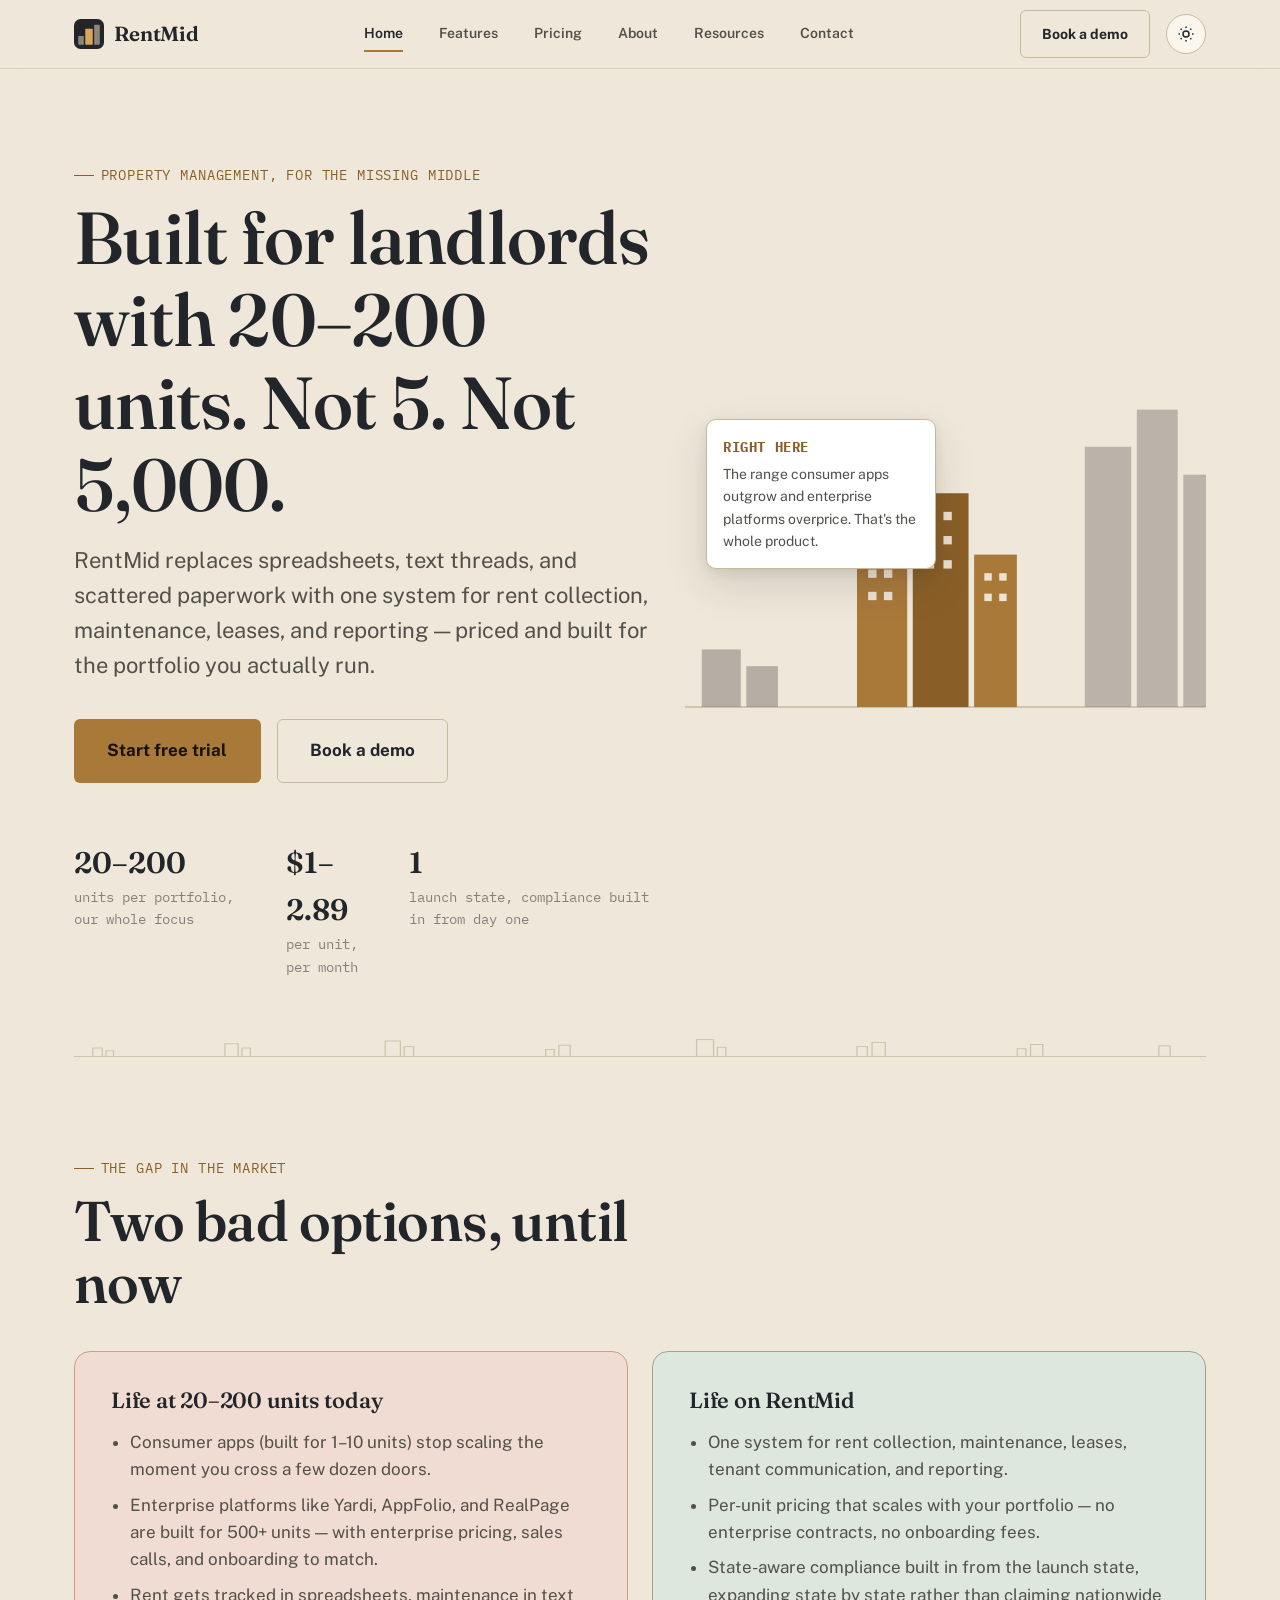
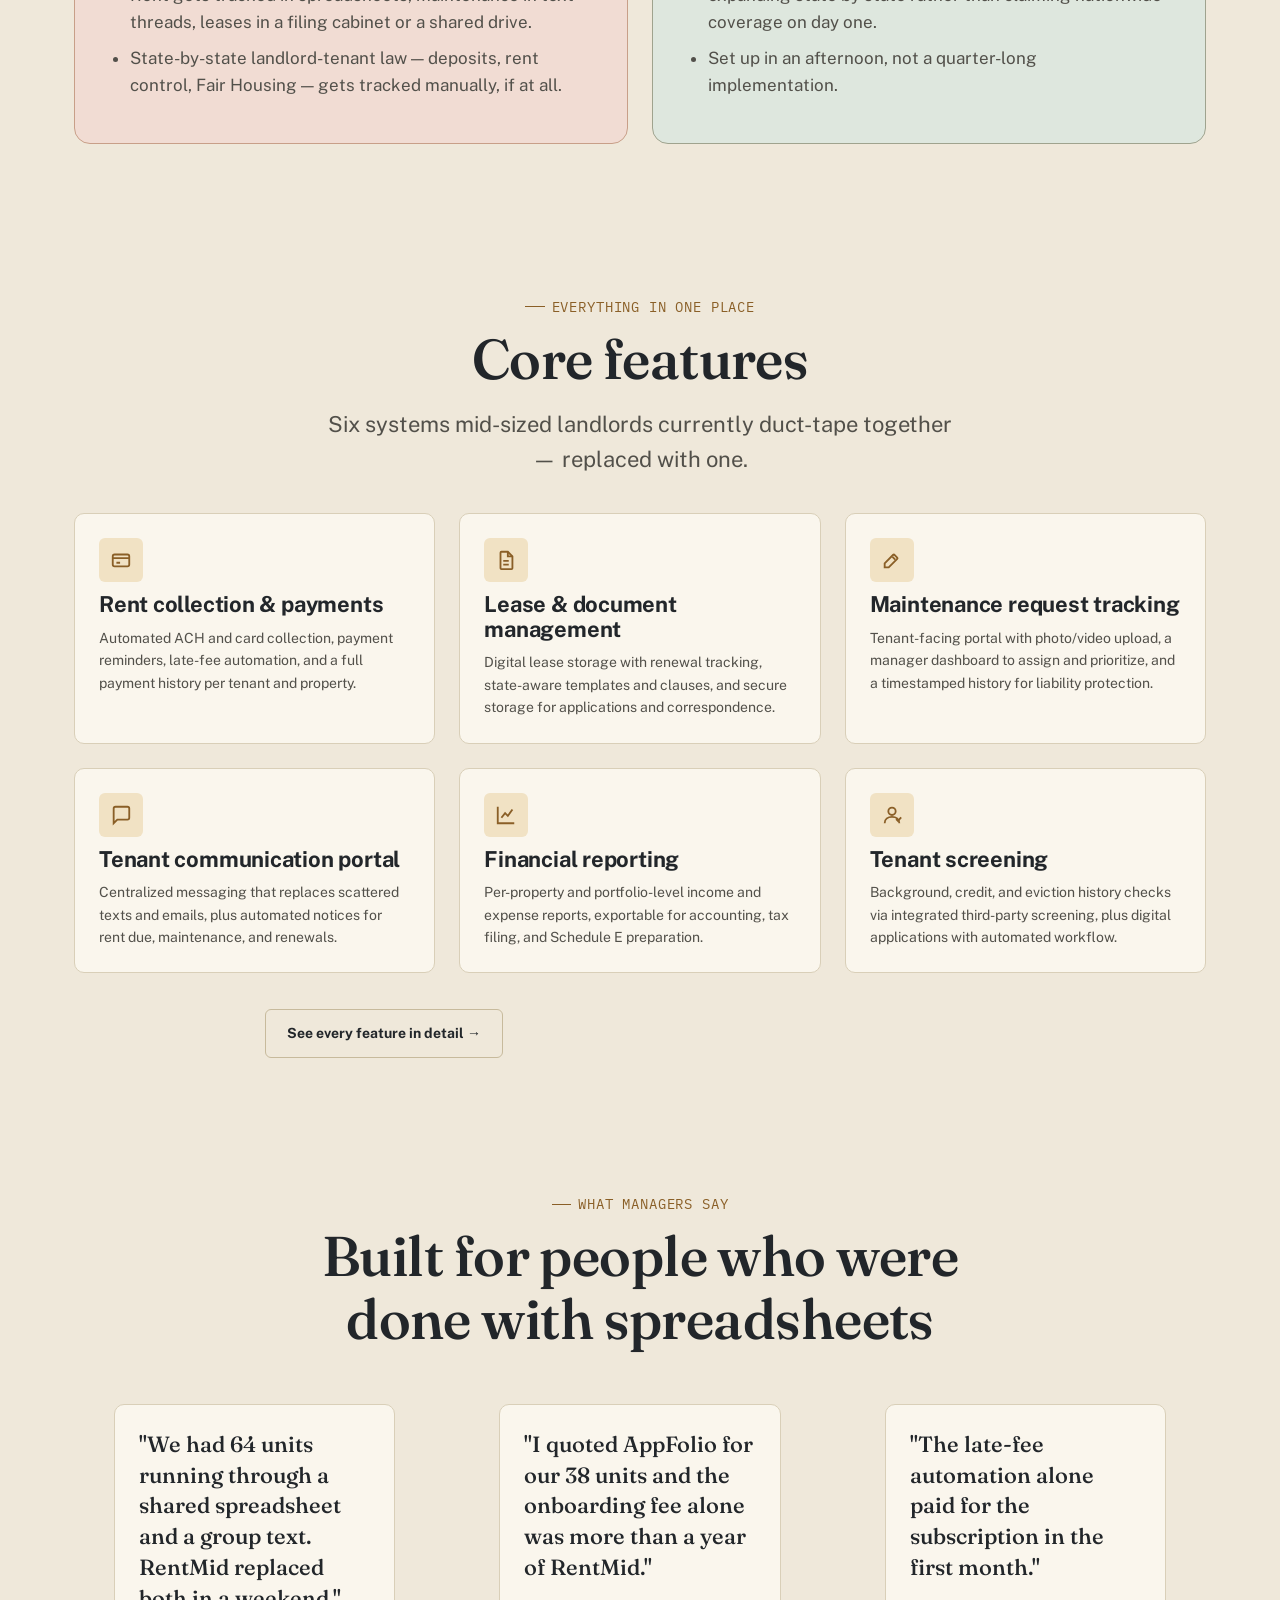
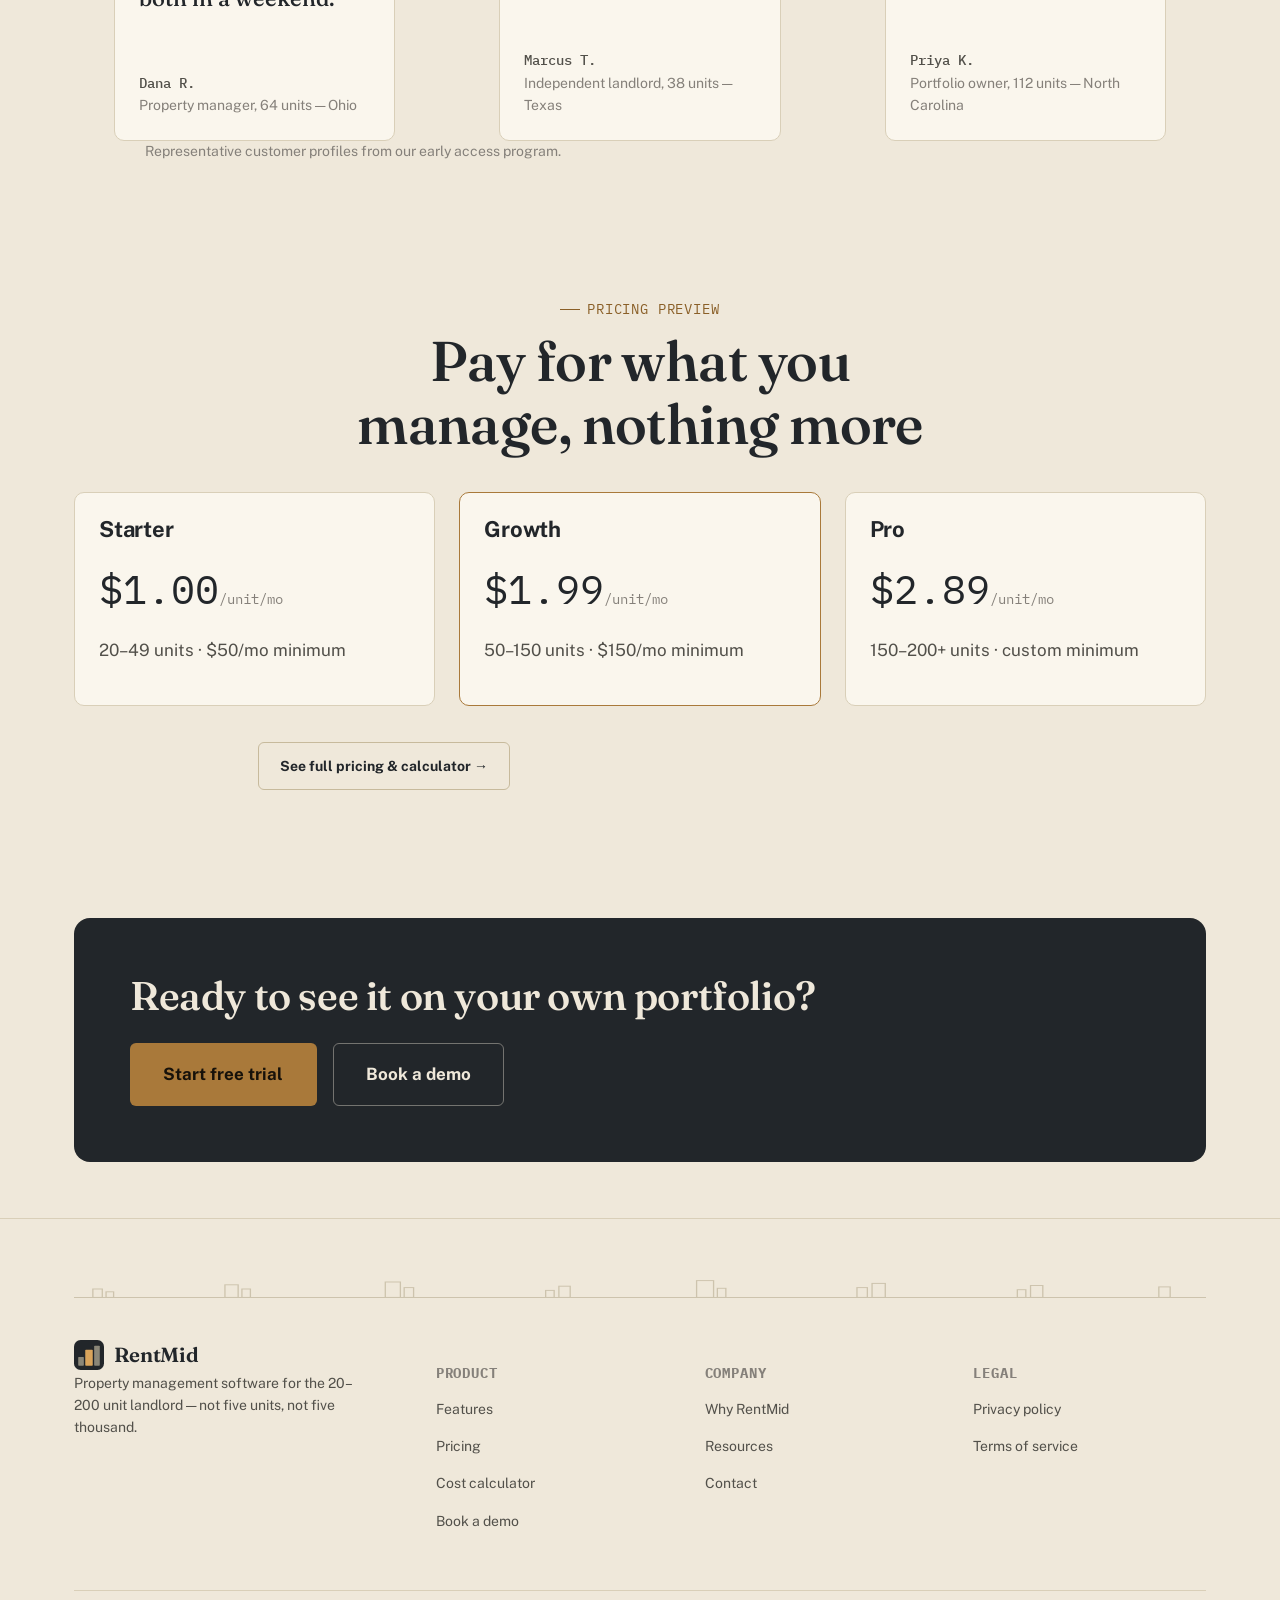
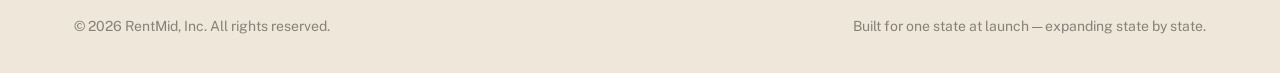
==== commit 66136192: "jbjbj" ====
--- a/index.html
+++ b/index.html
@@ -1,288 +1,335 @@
 <!DOCTYPE html>
-<html lang="en">
+<html lang="en-US">
 <head>
 <meta charset="UTF-8">
-<meta name="viewport" content="width=device-width, initial-scale=1.0">
+<meta name="viewport" content="width=device-width, initial-scale=1">
 <title>RentMid — Property Management Software for 20–200 Unit Landlords</title>
-<meta name="description" content="RentMid is property management software built for landlords and management companies with 20–200 units — rent collection, maintenance, leases, and reporting in one place.">
-<link rel="canonical" href="index.html">
-<meta property="og:title" content="RentMid — Property management software for the missing middle">
-<meta property="og:description" content="Built for landlords with 20–200 units. Not 5, not 5,000.">
+<meta name="description" content="RentMid is property management software built for landlords and PM companies with 20–200 units — rent collection, maintenance, leases, and state-aware compliance in one place.">
+<meta name="robots" content="index,follow">
+<link rel="canonical" href="https://www.rentmid.com/">
+<meta name="theme-color" content="#EFE8DA" media="(prefers-color-scheme: light)">
+<meta name="theme-color" content="#14181A" media="(prefers-color-scheme: dark)">
+
 <meta property="og:type" content="website">
+<meta property="og:site_name" content="RentMid">
+<meta property="og:title" content="RentMid — Property Management Software for 20–200 Unit Landlords">
+<meta property="og:description" content="RentMid is property management software built for landlords and PM companies with 20–200 units — rent collection, maintenance, leases, and state-aware compliance in one place.">
+<meta property="og:url" content="https://www.rentmid.com/">
+<meta property="og:image" content="https://www.rentmid.com/og-image.svg">
+<meta name="twitter:card" content="summary_large_image">
+<meta name="twitter:title" content="RentMid — Property Management Software for 20–200 Unit Landlords">
+<meta name="twitter:description" content="RentMid is property management software built for landlords and PM companies with 20–200 units — rent collection, maintenance, leases, and state-aware compliance in one place.">
+
+<link rel="icon" type="image/svg+xml" href="mark.svg">
+<link rel="apple-touch-icon" href="mark.svg">
+
 <link rel="preconnect" href="https://fonts.googleapis.com">
 <link rel="preconnect" href="https://fonts.gstatic.com" crossorigin>
-<link href="https://fonts.googleapis.com/css2?family=Space+Grotesk:wght@500;600;700&family=IBM+Plex+Sans:wght@400;500;600;700&family=IBM+Plex+Mono:wght@400;500;600&display=swap" rel="stylesheet">
-<link rel="stylesheet" href="styles.css">
+<link href="https://fonts.googleapis.com/css2?family=Fraunces:opsz,wght@9..144,400..700&family=Public+Sans:wght@400;500;600;700&family=IBM+Plex+Mono:wght@400;500&display=swap" rel="stylesheet">
+
+<link rel="stylesheet" href="tokens.css">
+<link rel="stylesheet" href="base.css">
+<link rel="stylesheet" href="components.css">
+<script type="application/ld+json">
+{
+  "@context": "https://schema.org",
+  "@type": "SoftwareApplication",
+  "name": "RentMid",
+  "applicationCategory": "BusinessApplication",
+  "operatingSystem": "Web",
+  "description": "RentMid is property management software built for landlords and PM companies with 20–200 units — rent collection, maintenance, leases, and state-aware compliance in one place.",
+  "url": "https://www.rentmid.com",
+  "offers": {
+    "@type": "AggregateOffer",
+    "lowPrice": "1.00",
+    "highPrice": "2.89",
+    "priceCurrency": "USD",
+    "offerCount": "4"
+  }
+}
+</script>
 </head>
 <body>
-
+<a class="skip-link" href="#main">Skip to content</a>
 <header class="site-header">
-  <div class="container header-inner">
-    <a href="index.html" class="logo" aria-label="RentMid home">
-      <svg class="logo-mark" width="26" height="26" viewBox="0 0 26 26" fill="none" xmlns="http://www.w3.org/2000/svg" aria-hidden="true">
-        <rect x="1" y="1" width="10" height="10" rx="2" fill="currentColor" opacity="0.18"/>
-        <rect x="15" y="1" width="10" height="10" rx="2" fill="currentColor" opacity="0.18"/>
-        <rect x="1" y="15" width="10" height="10" rx="2" fill="currentColor" opacity="0.18"/>
-        <rect x="15" y="15" width="10" height="10" rx="2" fill="var(--amber)"/>
+  <div class="container nav">
+    <a class="brand" href="index.html" aria-label="RentMid home">
+      <svg viewBox="0 0 64 64" xmlns="http://www.w3.org/2000/svg" aria-hidden="true">
+        <rect width="64" height="64" rx="14" fill="#22262A"/>
+        <rect x="9" y="36" width="12" height="19" rx="1.5" fill="#8B8778"/>
+        <rect x="24" y="21" width="16" height="34" rx="1.5" fill="#D9A45B"/>
+        <rect x="43" y="12" width="12" height="43" rx="1.5" fill="#8B8778"/>
       </svg>
-      <span class="logo-text">Rent<strong>Mid</strong></span>
+      <span class="brand-word">RentMid</span>
     </a>
-    <nav class="site-nav" id="siteNav">
-      <a href="index.html" class="active">Home</a>
+
+    <nav class="nav-links" aria-label="Primary">
+      <a href="index.html">Home</a>
       <a href="features.html">Features</a>
       <a href="pricing.html">Pricing</a>
-      <a href="about.html">Why RentMid</a>
+      <a href="about.html">About</a>
       <a href="blog.html">Resources</a>
       <a href="contact.html">Contact</a>
     </nav>
-    <div class="header-actions">
-      <button class="theme-toggle" id="themeToggle" aria-label="Toggle dark mode">
-        <svg class="icon-sun" width="18" height="18" viewBox="0 0 24 24" fill="none" stroke="currentColor" stroke-width="1.8" stroke-linecap="round"><circle cx="12" cy="12" r="4.5"/><path d="M12 2v3M12 19v3M4.2 4.2l2.1 2.1M17.7 17.7l2.1 2.1M2 12h3M19 12h3M4.2 19.8l2.1-2.1M17.7 6.3l2.1-2.1"/></svg>
-        <svg class="icon-moon" width="18" height="18" viewBox="0 0 24 24" fill="none" stroke="currentColor" stroke-width="1.8" stroke-linecap="round" stroke-linejoin="round"><path d="M20 14.5A8.5 8.5 0 1 1 9.5 4a7 7 0 0 0 10.5 10.5Z"/></svg>
+
+    <div class="nav-right">
+      <a href="contact.html" class="btn btn-secondary nav-cta">Book a demo</a>
+      <button class="theme-toggle" type="button" aria-pressed="false" aria-label="Toggle dark mode">
+        <svg class="icon-sun" viewBox="0 0 24 24" fill="none" stroke="currentColor" stroke-width="2" aria-hidden="true"><circle cx="12" cy="12" r="4"/><path d="M12 2v2M12 20v2M4.9 4.9l1.4 1.4M17.7 17.7l1.4 1.4M2 12h2M20 12h2M4.9 19.1l1.4-1.4M17.7 6.3l1.4-1.4"/></svg>
+        <svg class="icon-moon" viewBox="0 0 24 24" fill="none" stroke="currentColor" stroke-width="2" aria-hidden="true"><path d="M21 12.8A9 9 0 1 1 11.2 3 7 7 0 0 0 21 12.8Z"/></svg>
       </button>
-      <a href="contact.html" class="btn btn-primary btn-sm">Book a Demo</a>
-      <button class="nav-toggle" id="navToggle" aria-label="Toggle menu" aria-expanded="false">
-        <span></span><span></span><span></span>
+      <button class="nav-toggle" type="button" aria-label="Toggle menu" aria-expanded="false">
+        <svg viewBox="0 0 24 24" fill="none" stroke="currentColor" stroke-width="2" aria-hidden="true"><line x1="3" y1="6" x2="21" y2="6"/><line x1="3" y1="12" x2="21" y2="12"/><line x1="3" y1="18" x2="21" y2="18"/></svg>
       </button>
     </div>
   </div>
-</header>
-
-<main>
-
-  <!-- HERO -->
-  <section class="hero">
-    <div class="container hero-grid">
-      <div class="hero-copy reveal">
-        <span class="eyebrow">Built for 20–200 units</span>
-        <h1>Not 5, not 5,000. Software built for your 20–200 units.</h1>
-        <p class="lede">RentMid replaces spreadsheets, text threads, and scattered paperwork with one system for rent collection, maintenance, leases, tenant communication, and reporting — built for the mid-sized landlords and management companies that consumer apps and enterprise platforms both leave behind.</p>
-        <div class="hero-ctas">
-          <a href="contact.html" class="btn btn-primary">Start Free Trial</a>
-          <a href="contact.html" class="btn btn-secondary">Book a Demo</a>
-        </div>
-        <p class="hero-note">Launching state-by-state, starting with a single launch state. No 500-unit minimums, no enterprise sales cycle.</p>
-      </div>
-
-      <div class="hero-visual">
-        <div class="hero-shape one" data-parallax="0.08" aria-hidden="true"></div>
-        <div class="hero-shape two" data-parallax="0.14" aria-hidden="true"></div>
-        <div class="building" aria-hidden="true">
-          <div class="building-grid">
-            <div class="unit on"></div><div class="unit"></div><div class="unit on-sage"></div><div class="unit"></div><div class="unit on"></div><div class="unit"></div>
-            <div class="unit"></div><div class="unit on"></div><div class="unit"></div><div class="unit on-sage"></div><div class="unit"></div><div class="unit on"></div>
-            <div class="unit on-sage"></div><div class="unit"></div><div class="unit on"></div><div class="unit"></div><div class="unit"></div><div class="unit on-sage"></div>
-            <div class="unit"></div><div class="unit on"></div><div class="unit"></div><div class="unit on"></div><div class="unit on-sage"></div><div class="unit"></div>
-          </div>
-          <div class="building-caption"><span>PORTFOLIO</span><span>24 / 24 UNITS TRACKED</span></div>
-        </div>
-      </div>
-    </div>
-  </section>
-
-  <div class="unit-strip" aria-hidden="true">
-    <span></span><span></span><span></span><span></span><span></span><span></span><span></span><span></span><span></span><span></span><span></span><span></span><span></span><span></span><span></span><span></span><span></span><span></span><span></span><span></span><span></span><span></span><span></span><span></span><span></span><span></span><span></span><span></span><span></span><span></span><span></span><span></span><span></span><span></span><span></span><span></span><span></span><span></span><span></span><span></span>
-  </div>
-
-  <!-- PROBLEM / SOLUTION -->
-  <section class="section">
-    <div class="container">
-      <div class="section-header center reveal">
-        <span class="eyebrow">The gap in the middle</span>
-        <h2>Two kinds of software. Neither built for you.</h2>
-        <p class="lede text-center">Consumer tools stop scaling around 10 units. Enterprise platforms assume 500+. RentMid is built for what sits in between.</p>
-      </div>
-      <div class="compare-grid reveal-stagger">
-        <div class="compare-card">
-          <div class="scale-viz"><span style="height:14px"></span><span style="height:20px"></span><span style="height:26px"></span></div>
-          <span class="compare-tag">Consumer apps</span>
-          <h3>Built for 1–10 units</h3>
-          <p>Fine for a landlord with a few doors, but the workflows, reporting, and screening tools break down fast once a portfolio grows past a handful of properties.</p>
-        </div>
-        <div class="compare-card is-mid">
-          <div class="scale-viz"><span style="height:20px"></span><span style="height:34px"></span><span style="height:20px"></span></div>
-          <span class="compare-tag">RentMid</span>
-          <h3>Built for 20–200 units</h3>
-          <p>Full rent collection, maintenance, leasing, and compliance workflows — priced and scaled for a mid-sized operation, not a portfolio ten times its size.</p>
-        </div>
-        <div class="compare-card">
-          <div class="scale-viz"><span style="height:36px"></span><span style="height:44px"></span><span style="height:40px"></span></div>
-          <span class="compare-tag">Enterprise platforms</span>
-          <h3>Built for 500+ units</h3>
-          <p>Yardi, AppFolio, and RealPage are powerful, but come with enterprise pricing, sales calls, and onboarding complexity sized for portfolios far larger than yours.</p>
-        </div>
-      </div>
-    </div>
-  </section>
-
-  <!-- CORE FEATURES OVERVIEW -->
-  <section class="section section-alt">
-    <div class="container">
-      <div class="section-header reveal">
-        <span class="eyebrow">Everything in one place</span>
-        <h2>One system, not six spreadsheets.</h2>
-      </div>
-      <div class="feature-grid reveal-stagger">
-
-        <div class="feature-card">
-          <div class="feature-icon"><svg width="22" height="22" viewBox="0 0 24 24" fill="none" stroke="currentColor" stroke-width="1.7" stroke-linecap="round" stroke-linejoin="round"><rect x="2" y="6" width="20" height="13" rx="2"/><path d="M2 10h20"/><path d="M6 15h4"/></svg></div>
-          <h3>Rent Collection &amp; Payments</h3>
-          <p>ACH and card payments, automatic reminders, and late-fee workflows — with full payment history per tenant and property.</p>
-        </div>
-
-        <div class="feature-card">
-          <div class="feature-icon"><svg width="22" height="22" viewBox="0 0 24 24" fill="none" stroke="currentColor" stroke-width="1.7" stroke-linecap="round" stroke-linejoin="round"><path d="M7 3h7l5 5v13a1 1 0 0 1-1 1H7a1 1 0 0 1-1-1V4a1 1 0 0 1 1-1Z"/><path d="M14 3v5h5"/><path d="M9 13h6M9 17h6"/></svg></div>
-          <h3>Lease &amp; Document Management</h3>
-          <p>Digital lease storage with renewal tracking, state-aware templates, and secure storage for applications and correspondence.</p>
-        </div>
-
-        <div class="feature-card">
-          <div class="feature-icon"><svg width="22" height="22" viewBox="0 0 24 24" fill="none" stroke="currentColor" stroke-width="1.7" stroke-linecap="round" stroke-linejoin="round"><path d="M14.7 6.3a4 4 0 0 0-5.4 5.4L3 18v3h3l6.3-6.3a4 4 0 0 0 5.4-5.4l-2.8 2.8-2-2 2.8-2.8Z"/></svg></div>
-          <h3>Maintenance Request Tracking</h3>
-          <p>Tenant-facing requests with photo upload, a manager dashboard to assign and track, and a timestamped history for liability protection.</p>
-        </div>
-
-        <div class="feature-card">
-          <div class="feature-icon"><svg width="22" height="22" viewBox="0 0 24 24" fill="none" stroke="currentColor" stroke-width="1.7" stroke-linecap="round" stroke-linejoin="round"><path d="M21 11.5a8.5 8.5 0 1 1-4.4-7.4L21 3l-1.2 4.6"/><path d="M3 21l3.8-1a8.4 8.4 0 0 0 2.7 1.5"/></svg></div>
-          <h3>Tenant Communication Portal</h3>
-          <p>One centralized thread with every tenant, replacing scattered texts and emails — plus automated rent, maintenance, and renewal notices.</p>
-        </div>
-
-        <div class="feature-card">
-          <div class="feature-icon"><svg width="22" height="22" viewBox="0 0 24 24" fill="none" stroke="currentColor" stroke-width="1.7" stroke-linecap="round" stroke-linejoin="round"><path d="M4 20V10M11 20V4M18 20v-7"/><path d="M2 20h20"/></svg></div>
-          <h3>Financial Reporting</h3>
-          <p>Per-property and portfolio-level income and expense reports, exportable for accounting, tax filing, and Schedule E preparation.</p>
-        </div>
-
-        <div class="feature-card">
-          <div class="feature-icon"><svg width="22" height="22" viewBox="0 0 24 24" fill="none" stroke="currentColor" stroke-width="1.7" stroke-linecap="round" stroke-linejoin="round"><path d="M12 3l7 3v6c0 4.5-3 7.7-7 9-4-1.3-7-4.5-7-9V6l7-3Z"/><path d="M9 12l2 2 4-4"/></svg></div>
-          <h3>Tenant Screening Integration</h3>
-          <p>Background, credit, and eviction-history screening through third-party providers, with digital applications and automated workflow.</p>
-        </div>
-
-      </div>
-      <div class="text-center reveal" style="margin-top:44px;">
-        <a href="features.html" class="btn btn-secondary">See every feature in detail</a>
-      </div>
-    </div>
-  </section>
-
-  <!-- SOCIAL PROOF -->
-  <section class="section">
-    <div class="container">
-      <div class="section-header center reveal">
-        <span class="eyebrow">Pre-launch preview</span>
-        <h2>What early conversations sound like</h2>
-        <p class="lede text-center">RentMid hasn't launched yet. The quotes below are illustrative placeholders showing the kind of feedback we're designing for — not real customers.</p>
-      </div>
-      <div class="testimonial-grid reveal-stagger">
-        <div class="testimonial-card">
-          <span class="placeholder-badge">Placeholder testimonial</span>
-          <p class="testimonial-quote">"I was running 40 units out of three spreadsheets and a shared inbox. I need something built for this size, not something I have to grow into or shrink down to."</p>
-          <p class="testimonial-person">— Illustrative landlord persona, 40 units</p>
-        </div>
-        <div class="testimonial-card">
-          <span class="placeholder-badge">Placeholder testimonial</span>
-          <p class="testimonial-quote">"Every quote we got from the big platforms assumed we had ten times the units we actually manage. We needed the features without the enterprise price tag."</p>
-          <p class="testimonial-person">— Illustrative property manager persona, 120 units</p>
-        </div>
-        <div class="testimonial-card">
-          <span class="placeholder-badge">Placeholder testimonial</span>
-          <p class="testimonial-quote">"State-specific deposit rules and renewal tracking in one place would save us hours every month compared to checking each lease by hand."</p>
-          <p class="testimonial-person">— Illustrative landlord persona, 65 units</p>
-        </div>
-      </div>
-    </div>
-  </section>
-
-  <!-- PRICING PREVIEW -->
-  <section class="section section-alt">
-    <div class="container">
-      <div class="section-header center reveal">
-        <span class="eyebrow">Simple, per-unit pricing</span>
-        <h2>Pay for the units you manage. Nothing else.</h2>
-      </div>
-      <div class="pricing-grid reveal-stagger">
-        <div class="price-card">
-          <span class="price-tier-tag">Starter</span>
-          <div class="price-amount">$1.00<span>/unit/mo</span></div>
-          <p class="price-min">$50/month minimum</p>
-          <p class="price-for">Best for 20–49 units</p>
-        </div>
-        <div class="price-card is-featured">
-          <span class="most-popular">Most common</span>
-          <span class="price-tier-tag">Growth</span>
-          <div class="price-amount">$1.99<span>/unit/mo</span></div>
-          <p class="price-min">$150/month minimum</p>
-          <p class="price-for">Best for 50–150 units</p>
-        </div>
-        <div class="price-card">
-          <span class="price-tier-tag">Pro</span>
-          <div class="price-amount">$2.89<span>/unit/mo</span></div>
-          <p class="price-min">Custom minimum</p>
-          <p class="price-for">Best for 150–200+ units</p>
-        </div>
-      </div>
-      <div class="text-center reveal" style="margin-top:36px;">
-        <a href="pricing.html" class="btn btn-secondary">See full pricing &amp; calculator</a>
-      </div>
-    </div>
-  </section>
-
-  <!-- CTA BANNER -->
-  <section class="section">
-    <div class="container">
-      <div class="cta-banner section-ink reveal">
-        <span class="eyebrow" style="color:var(--amber);">Ready when you are</span>
-        <h2>Bring your portfolio into one system.</h2>
-        <p>No enterprise contracts, no per-seat sales calls — just a plan sized for 20–200 units.</p>
-        <div class="btn-row">
-          <a href="contact.html" class="btn btn-primary">Start Free Trial</a>
-          <a href="contact.html" class="btn btn-secondary" style="border-color:rgba(247,243,234,0.4); color:var(--paper);">Book a Demo</a>
-        </div>
-      </div>
-    </div>
-  </section>
-
-</main>
-
-<footer class="site-footer">
-  <div class="container footer-grid">
-    <div class="footer-brand">
-      <a href="index.html" class="logo">
-        <svg class="logo-mark" width="26" height="26" viewBox="0 0 26 26" fill="none" xmlns="http://www.w3.org/2000/svg" aria-hidden="true">
-          <rect x="1" y="1" width="10" height="10" rx="2" fill="currentColor" opacity="0.25"/>
-          <rect x="15" y="1" width="10" height="10" rx="2" fill="currentColor" opacity="0.25"/>
-          <rect x="1" y="15" width="10" height="10" rx="2" fill="currentColor" opacity="0.25"/>
-          <rect x="15" y="15" width="10" height="10" rx="2" fill="var(--amber)"/>
-        </svg>
-        <span class="logo-text">RentMid</span>
-      </a>
-      <p>Property management software for landlords and management companies with 20–200 units.</p>
-    </div>
-    <nav class="footer-col">
-      <h4>Product</h4>
+  <div class="container">
+    <nav class="mobile-menu" aria-label="Mobile">
+      <a href="index.html">Home</a>
       <a href="features.html">Features</a>
       <a href="pricing.html">Pricing</a>
-    </nav>
-    <nav class="footer-col">
-      <h4>Company</h4>
-      <a href="about.html">Why RentMid</a>
+      <a href="about.html">About</a>
       <a href="blog.html">Resources</a>
       <a href="contact.html">Contact</a>
     </nav>
-    <nav class="footer-col">
-      <h4>Legal</h4>
-      <a href="privacy.html">Privacy Policy</a>
-      <a href="terms.html">Terms of Service</a>
-    </nav>
-  </div>
-  <div class="container footer-bottom">
-    <p>© <span data-year></span> RentMid. Pre-launch — content on this site is illustrative and subject to change.</p>
-    <p>Made for the missing middle.</p>
+  </div>
+</header>
+
+<main id="main">
+<section class="container hero">
+  <div class="reveal is-visible">
+    <span class="eyebrow">Property management, for the missing middle</span>
+    <h1>Built for landlords with 20–200 units. Not 5. Not 5,000.</h1>
+    <p class="lede">RentMid replaces spreadsheets, text threads, and scattered paperwork with one system for rent collection, maintenance, leases, and reporting — priced and built for the portfolio you actually run.</p>
+    <div class="hero-cta">
+      <a href="contact.html" class="btn btn-primary btn-lg">Start free trial</a>
+      <a href="contact.html" class="btn btn-secondary btn-lg">Book a demo</a>
+    </div>
+    <div class="hero-proof">
+      <div><strong>20–200</strong>units per portfolio, our whole focus</div>
+      <div><strong>$1–2.89</strong>per unit, per month</div>
+      <div><strong>1</strong>launch state, compliance built in from day one</div>
+    </div>
+  </div>
+
+  <div class="skyline-art reveal">
+    <svg viewBox="0 0 560 380" xmlns="http://www.w3.org/2000/svg" role="img" aria-labelledby="heroSkylineTitle">
+      <title id="heroSkylineTitle">Illustration of three building scales: small consumer-scale buildings, a highlighted mid-size cluster representing 20 to 200 units, and tall enterprise towers cropped at the edge</title>
+      <line x1="0" y1="340" x2="560" y2="340" stroke="var(--line-strong)" stroke-width="1.5"/>
+
+      <!-- small cluster: consumer apps -->
+      <g opacity="0.55">
+        <rect x="18" y="278" width="42" height="62" fill="var(--ink-faint)"/>
+        <rect x="66" y="296" width="34" height="44" fill="var(--ink-faint)"/>
+      </g>
+
+      <!-- middle cluster: RentMid's world -->
+      <g>
+        <rect x="185" y="150" width="54" height="190" fill="var(--brass)"/>
+        <rect x="245" y="110" width="60" height="230" fill="var(--brass-deep)"/>
+        <rect x="311" y="176" width="46" height="164" fill="var(--brass)"/>
+        <g fill="var(--surface)" opacity="0.85">
+          <rect x="197" y="168" width="9" height="9"/><rect x="214" y="168" width="9" height="9"/>
+          <rect x="197" y="192" width="9" height="9"/><rect x="214" y="192" width="9" height="9"/>
+          <rect x="197" y="216" width="9" height="9"/><rect x="214" y="216" width="9" height="9"/>
+          <rect x="259" y="130" width="9" height="9"/><rect x="278" y="130" width="9" height="9"/>
+          <rect x="259" y="156" width="9" height="9"/><rect x="278" y="156" width="9" height="9"/>
+          <rect x="259" y="182" width="9" height="9"/><rect x="278" y="182" width="9" height="9"/>
+          <rect x="322" y="196" width="8" height="8"/><rect x="338" y="196" width="8" height="8"/>
+          <rect x="322" y="218" width="8" height="8"/><rect x="338" y="218" width="8" height="8"/>
+        </g>
+      </g>
+
+      <!-- large cluster: enterprise platforms, cropped -->
+      <g opacity="0.5">
+        <rect x="430" y="60" width="50" height="280" fill="var(--ink-faint)"/>
+        <rect x="486" y="20" width="44" height="320" fill="var(--ink-faint)"/>
+        <rect x="536" y="90" width="40" height="250" fill="var(--ink-faint)"/>
+      </g>
+    </svg>
+    <div class="gap-callout" style="top: 8%; left: 4%;">
+      <strong style="font-family: var(--font-mono); font-size: var(--step--1); color: var(--brass-deep); text-transform: uppercase; letter-spacing:.04em;">Right here</strong>
+      <p style="margin: .3em 0 0; font-size: var(--step--1);">The range consumer apps outgrow and enterprise platforms overprice. That's the whole product.</p>
+    </div>
+  </div>
+</section>
+
+<img class="skyline-rule container" src="skyline-rule.svg" alt="">
+
+<section class="container section">
+  <div class="section-head reveal">
+    <span class="eyebrow">The gap in the market</span>
+    <h2>Two bad options, until now</h2>
+  </div>
+  <div class="split-compare">
+    <div class="compare-col is-problem reveal">
+      <h3>Life at 20–200 units today</h3>
+      <ul>
+        <li>Consumer apps (built for 1–10 units) stop scaling the moment you cross a few dozen doors.</li>
+        <li>Enterprise platforms like Yardi, AppFolio, and RealPage are built for 500+ units — with enterprise pricing, sales calls, and onboarding to match.</li>
+        <li>Rent gets tracked in spreadsheets, maintenance in text threads, leases in a filing cabinet or a shared drive.</li>
+        <li>State-by-state landlord-tenant law — deposits, rent control, Fair Housing — gets tracked manually, if at all.</li>
+      </ul>
+    </div>
+    <div class="compare-col is-solution reveal">
+      <h3>Life on RentMid</h3>
+      <ul>
+        <li>One system for rent collection, maintenance, leases, tenant communication, and reporting.</li>
+        <li>Per-unit pricing that scales with your portfolio — no enterprise contracts, no onboarding fees.</li>
+        <li>State-aware compliance built in from the launch state, expanding state by state rather than claiming nationwide coverage on day one.</li>
+        <li>Set up in an afternoon, not a quarter-long implementation.</li>
+      </ul>
+    </div>
+  </div>
+</section>
+
+<section class="container section section--tight">
+  <div class="section-head center reveal">
+    <span class="eyebrow">Everything in one place</span>
+    <h2>Core features</h2>
+    <p class="lede" style="margin-inline:auto;">Six systems mid-sized landlords currently duct-tape together — replaced with one.</p>
+  </div>
+  <div class="grid grid-3">
+    <div class="card feature-card reveal">
+      <div class="feature-icon"><svg viewBox="0 0 24 24" fill="none" stroke="currentColor" stroke-width="2"><rect x="3" y="6" width="18" height="13" rx="2"/><path d="M3 10h18M7 15h4"/></svg></div>
+      <h4>Rent collection & payments</h4>
+      <p>Automated ACH and card collection, payment reminders, late-fee automation, and a full payment history per tenant and property.</p>
+    </div>
+    <div class="card feature-card reveal">
+      <div class="feature-icon"><svg viewBox="0 0 24 24" fill="none" stroke="currentColor" stroke-width="2"><path d="M7 3h7l5 5v13a1 1 0 0 1-1 1H7a1 1 0 0 1-1-1V4a1 1 0 0 1 1-1Z"/><path d="M14 3v5h5M9 13h6M9 17h6"/></svg></div>
+      <h4>Lease & document management</h4>
+      <p>Digital lease storage with renewal tracking, state-aware templates and clauses, and secure storage for applications and correspondence.</p>
+    </div>
+    <div class="card feature-card reveal">
+      <div class="feature-icon"><svg viewBox="0 0 24 24" fill="none" stroke="currentColor" stroke-width="2"><path d="M14.7 6.3a1 1 0 0 0-1.4 0L4 15.6V20h4.4l9.3-9.3a1 1 0 0 0 0-1.4Z"/><path d="M12.5 8.5l3 3"/></svg></div>
+      <h4>Maintenance request tracking</h4>
+      <p>Tenant-facing portal with photo/video upload, a manager dashboard to assign and prioritize, and a timestamped history for liability protection.</p>
+    </div>
+    <div class="card feature-card reveal">
+      <div class="feature-icon"><svg viewBox="0 0 24 24" fill="none" stroke="currentColor" stroke-width="2"><path d="M21 15a2 2 0 0 1-2 2H8l-4 4V5a2 2 0 0 1 2-2h13a2 2 0 0 1 2 2Z"/></svg></div>
+      <h4>Tenant communication portal</h4>
+      <p>Centralized messaging that replaces scattered texts and emails, plus automated notices for rent due, maintenance, and renewals.</p>
+    </div>
+    <div class="card feature-card reveal">
+      <div class="feature-icon"><svg viewBox="0 0 24 24" fill="none" stroke="currentColor" stroke-width="2"><path d="M3 3v18h18"/><path d="M7 15l4-5 3 3 5-7"/></svg></div>
+      <h4>Financial reporting</h4>
+      <p>Per-property and portfolio-level income and expense reports, exportable for accounting, tax filing, and Schedule E preparation.</p>
+    </div>
+    <div class="card feature-card reveal">
+      <div class="feature-icon"><svg viewBox="0 0 24 24" fill="none" stroke="currentColor" stroke-width="2"><circle cx="12" cy="8" r="4"/><path d="M4 21c0-4.4 3.6-7 8-7s8 2.6 8 7"/><path d="m16.5 16.5 2 2 3.5-4"/></svg></div>
+      <h4>Tenant screening</h4>
+      <p>Background, credit, and eviction history checks via integrated third-party screening, plus digital applications with automated workflow.</p>
+    </div>
+  </div>
+  <p style="text-align:center; margin-top: var(--space-5);"><a href="features.html" class="btn btn-secondary">See every feature in detail →</a></p>
+</section>
+
+<section class="container section section--tight">
+  <div class="section-head center reveal">
+    <span class="eyebrow">What managers say</span>
+    <h2>Built for people who were done with spreadsheets</h2>
+  </div>
+  <div class="grid grid-3">
+    <figure class="card testimonial reveal">
+      <blockquote>"We had 64 units running through a shared spreadsheet and a group text. RentMid replaced both in a weekend."</blockquote>
+      <figcaption><strong>Dana R.</strong>Property manager, 64 units — Ohio</figcaption>
+    </figure>
+    <figure class="card testimonial reveal">
+      <blockquote>"I quoted AppFolio for our 38 units and the onboarding fee alone was more than a year of RentMid."</blockquote>
+      <figcaption><strong>Marcus T.</strong>Independent landlord, 38 units — Texas</figcaption>
+    </figure>
+    <figure class="card testimonial reveal">
+      <blockquote>"The late-fee automation alone paid for the subscription in the first month."</blockquote>
+      <figcaption><strong>Priya K.</strong>Portfolio owner, 112 units — North Carolina</figcaption>
+    </figure>
+  </div>
+  <p class="field-hint" style="text-align:center; margin-top: var(--space-3);">Representative customer profiles from our early access program.</p>
+</section>
+
+<section class="container section section--tight">
+  <div class="section-head center reveal">
+    <span class="eyebrow">Pricing preview</span>
+    <h2>Pay for what you manage, nothing more</h2>
+  </div>
+  <div class="grid grid-3">
+    <div class="card reveal">
+      <h4>Starter</h4>
+      <p class="price-amount">$1.00<span>/unit/mo</span></p>
+      <p>20–49 units · $50/mo minimum</p>
+    </div>
+    <div class="card reveal" style="border-color: var(--brass);">
+      <h4>Growth</h4>
+      <p class="price-amount">$1.99<span>/unit/mo</span></p>
+      <p>50–150 units · $150/mo minimum</p>
+    </div>
+    <div class="card reveal">
+      <h4>Pro</h4>
+      <p class="price-amount">$2.89<span>/unit/mo</span></p>
+      <p>150–200+ units · custom minimum</p>
+    </div>
+  </div>
+  <p style="text-align:center; margin-top: var(--space-5);"><a href="pricing.html" class="btn btn-secondary">See full pricing & calculator →</a></p>
+</section>
+
+<section class="container section--tight">
+  <div class="cta-band reveal">
+    <h2>Ready to see it on your own portfolio?</h2>
+    <div class="hero-cta" style="margin-top:0;">
+      <a href="contact.html" class="btn btn-primary btn-lg">Start free trial</a>
+      <a href="contact.html" class="btn btn-secondary btn-lg">Book a demo</a>
+    </div>
+  </div>
+</section>
+
+</main>
+<footer class="site-footer">
+  <div class="container">
+    <img class="skyline-rule" src="skyline-rule.svg" alt="" style="margin-bottom: var(--space-5);">
+    <div class="footer-grid">
+      <div class="footer-brand">
+        <a class="brand" href="index.html" aria-label="RentMid home">
+          <svg viewBox="0 0 64 64" width="28" height="28" xmlns="http://www.w3.org/2000/svg" aria-hidden="true">
+            <rect width="64" height="64" rx="14" fill="#22262A"/>
+            <rect x="9" y="36" width="12" height="19" rx="1.5" fill="#8B8778"/>
+            <rect x="24" y="21" width="16" height="34" rx="1.5" fill="#D9A45B"/>
+            <rect x="43" y="12" width="12" height="43" rx="1.5" fill="#8B8778"/>
+          </svg>
+          <span class="brand-word">RentMid</span>
+        </a>
+        <p>Property management software for the 20–200 unit landlord — not five units, not five thousand.</p>
+      </div>
+      <div class="footer-col">
+        <h5>Product</h5>
+        <ul>
+          <li><a href="features.html">Features</a></li>
+          <li><a href="pricing.html">Pricing</a></li>
+          <li><a href="pricing.html#calculator">Cost calculator</a></li>
+          <li><a href="contact.html">Book a demo</a></li>
+        </ul>
+      </div>
+      <div class="footer-col">
+        <h5>Company</h5>
+        <ul>
+          <li><a href="about.html">Why RentMid</a></li>
+          <li><a href="blog.html">Resources</a></li>
+          <li><a href="contact.html">Contact</a></li>
+        </ul>
+      </div>
+      <div class="footer-col">
+        <h5>Legal</h5>
+        <ul>
+          <li><a href="privacy.html">Privacy policy</a></li>
+          <li><a href="terms.html">Terms of service</a></li>
+        </ul>
+      </div>
+    </div>
+    <div class="footer-bottom">
+      <span>© 2026 RentMid, Inc. All rights reserved.</span>
+      <span>Built for one state at launch — expanding state by state.</span>
+    </div>
   </div>
 </footer>
-
 <script src="main.js"></script>
+
 </body>
 </html>
--- a/tokens.css
+++ b/tokens.css
@@ -0,0 +1,116 @@
+/* ============================================================
+   RENTMID — DESIGN TOKENS
+   Palette concept: "the ledger and the skyline" — warm parchment
+   paper, ink-charcoal text, a brass accent (keys/fixtures/hardware),
+   a deep forest secondary (growth, stability), and a muted clay-red
+   used sparingly for late-fee / urgency states. No electric blue,
+   no near-black+neon, no broadsheet clichés.
+   ============================================================ */
+
+:root{
+  /* ---- Light theme (default) ---- */
+  --bg:            #EFE8DA;   /* warm ledger-paper */
+  --surface:       #FAF6ED;   /* card / panel surface, lighter than bg */
+  --surface-raised:#FFFFFF;
+  --ink:           #22262A;   /* primary text — warm charcoal-slate */
+  --ink-soft:      #52504A;   /* secondary text */
+  --ink-faint:     #85807A;   /* tertiary / captions */
+  --line:          #D9CFB8;   /* hairline borders */
+  --line-strong:   #C7BA9C;
+
+  --brass:         #A9793A;   /* primary accent */
+  --brass-deep:    #8A5F27;   /* hover / pressed */
+  --brass-tint:    #F1E2C4;   /* accent wash background */
+
+  --forest:        #33513F;   /* secondary accent — growth/success */
+  --forest-tint:   #DEE7DE;
+
+  --clay:          #A8452F;   /* sparing use — late fees, alerts */
+  --clay-tint:     #F1DCD3;
+
+  --focus-ring:    #6E5A2E;
+
+  --shadow-sm: 0 1px 2px rgba(34,38,42,0.06), 0 1px 1px rgba(34,38,42,0.04);
+  --shadow-md: 0 6px 20px rgba(34,38,42,0.08), 0 2px 6px rgba(34,38,42,0.05);
+  --shadow-lg: 0 16px 40px rgba(34,38,42,0.14), 0 4px 12px rgba(34,38,42,0.08);
+
+  /* ---- Type ---- */
+  --font-display: "Fraunces", "Iowan Old Style", ui-serif, Georgia, serif;
+  --font-body: "Public Sans", -apple-system, BlinkMacSystemFont, "Segoe UI", sans-serif;
+  --font-mono: "IBM Plex Mono", ui-monospace, "SFMono-Regular", Menlo, monospace;
+
+  --step--1: clamp(0.80rem, 0.77rem + 0.15vw, 0.875rem);
+  --step-0:  clamp(1rem, 0.96rem + 0.2vw, 1.0625rem);
+  --step-1:  clamp(1.2rem, 1.13rem + 0.35vw, 1.375rem);
+  --step-2:  clamp(1.5rem, 1.36rem + 0.65vw, 1.85rem);
+  --step-3:  clamp(1.95rem, 1.7rem + 1.1vw, 2.5rem);
+  --step-4:  clamp(2.5rem, 2.05rem + 1.9vw, 3.5rem);
+  --step-5:  clamp(3.1rem, 2.4rem + 3vw, 4.6rem);
+
+  --space-1: 0.375rem;
+  --space-2: 0.625rem;
+  --space-3: 1rem;
+  --space-4: 1.5rem;
+  --space-5: 2.25rem;
+  --space-6: 3.5rem;
+  --space-7: 5.5rem;
+  --space-8: 8rem;
+
+  --radius-sm: 6px;
+  --radius-md: 10px;
+  --radius-lg: 16px;
+  --container: 1180px;
+
+  --ease: cubic-bezier(0.22, 1, 0.36, 1);
+}
+
+[data-theme="dark"]{
+  --bg:            #14181A;
+  --surface:       #1B2023;
+  --surface-raised:#20262A;
+  --ink:           #ECE5D6;
+  --ink-soft:      #B9B2A2;
+  --ink-faint:     #837E73;
+  --line:          #323833;
+  --line-strong:   #40473F;
+
+  --brass:         #D9A45B;
+  --brass-deep:    #F0C077;
+  --brass-tint:    #362C1C;
+
+  --forest:        #7FA88C;
+  --forest-tint:   #202A22;
+
+  --clay:          #D9836A;
+  --clay-tint:     #34211C;
+
+  --focus-ring:    #D9A45B;
+
+  --shadow-sm: 0 1px 2px rgba(0,0,0,0.35);
+  --shadow-md: 0 6px 20px rgba(0,0,0,0.35);
+  --shadow-lg: 0 20px 48px rgba(0,0,0,0.5);
+}
+
+@media (prefers-color-scheme: dark){
+  :root:not([data-theme="light"]){
+    --bg:            #14181A;
+    --surface:       #1B2023;
+    --surface-raised:#20262A;
+    --ink:           #ECE5D6;
+    --ink-soft:      #B9B2A2;
+    --ink-faint:     #837E73;
+    --line:          #323833;
+    --line-strong:   #40473F;
+    --brass:         #D9A45B;
+    --brass-deep:    #F0C077;
+    --brass-tint:    #362C1C;
+    --forest:        #7FA88C;
+    --forest-tint:   #202A22;
+    --clay:          #D9836A;
+    --clay-tint:     #34211C;
+    --focus-ring:    #D9A45B;
+    --shadow-sm: 0 1px 2px rgba(0,0,0,0.35);
+    --shadow-md: 0 6px 20px rgba(0,0,0,0.35);
+    --shadow-lg: 0 20px 48px rgba(0,0,0,0.5);
+  }
+}
--- a/base.css
+++ b/base.css
@@ -0,0 +1,129 @@
+/* ============================================================
+   RENTMID — BASE
+   ============================================================ */
+
+*, *::before, *::after{ box-sizing: border-box; }
+html{ -webkit-text-size-adjust: 100%; scroll-behavior: smooth; }
+@media (prefers-reduced-motion: reduce){
+  html{ scroll-behavior: auto; }
+  *, *::before, *::after{ animation-duration: 0.001ms !important; animation-iteration-count: 1 !important; transition-duration: 0.001ms !important; }
+}
+
+body{
+  margin: 0;
+  background: var(--bg);
+  color: var(--ink);
+  font-family: var(--font-body);
+  font-size: var(--step-0);
+  line-height: 1.6;
+  -webkit-font-smoothing: antialiased;
+  transition: background .25s var(--ease), color .25s var(--ease);
+}
+
+img, svg{ max-width: 100%; display: block; }
+
+h1, h2, h3, h4{
+  font-family: var(--font-display);
+  font-weight: 560;
+  line-height: 1.12;
+  letter-spacing: -0.01em;
+  margin: 0 0 var(--space-3);
+  color: var(--ink);
+}
+h1{ font-size: var(--step-5); }
+h2{ font-size: var(--step-4); }
+h3{ font-size: var(--step-2); }
+h4{ font-size: var(--step-1); font-family: var(--font-body); font-weight: 700; }
+
+p{ margin: 0 0 var(--space-3); color: var(--ink-soft); max-width: 62ch; }
+p.lede{ font-size: var(--step-1); color: var(--ink-soft); }
+
+a{ color: inherit; }
+
+.eyebrow{
+  display: inline-flex; align-items: center; gap: .5em;
+  font-family: var(--font-mono);
+  font-size: var(--step--1);
+  letter-spacing: .06em;
+  text-transform: uppercase;
+  color: var(--brass-deep);
+  margin-bottom: var(--space-2);
+}
+[data-theme="dark"] .eyebrow{ color: var(--brass); }
+.eyebrow::before{
+  content: ""; width: 1.4em; height: 1px; background: currentColor; display: inline-block;
+}
+
+.container{ max-width: var(--container); margin-inline: auto; padding-inline: var(--space-4); }
+.section{ padding-block: var(--space-7); }
+.section--tight{ padding-block: var(--space-6); }
+
+.visually-hidden{
+  position: absolute; width: 1px; height: 1px; overflow: hidden;
+  clip: rect(0,0,0,0); white-space: nowrap; border: 0; padding: 0; margin: -1px;
+}
+
+:focus-visible{
+  outline: 2px solid var(--focus-ring);
+  outline-offset: 3px;
+  border-radius: 4px;
+}
+
+/* ---- Buttons ---- */
+.btn{
+  display: inline-flex; align-items: center; justify-content: center; gap: .5em;
+  font-family: var(--font-body); font-weight: 700; font-size: var(--step--1);
+  padding: 0.85em 1.5em;
+  border-radius: var(--radius-sm);
+  border: 1px solid transparent;
+  cursor: pointer;
+  text-decoration: none;
+  transition: transform .15s var(--ease), box-shadow .2s var(--ease), background .2s var(--ease), border-color .2s var(--ease);
+  white-space: nowrap;
+}
+.btn:active{ transform: translateY(1px); }
+.btn-primary{ background: var(--ink); color: var(--bg); }
+[data-theme="dark"] .btn-primary, :root:not([data-theme="light"]) .btn-primary{ background: var(--brass); color: #16110A; }
+.btn-primary:hover{ background: var(--brass-deep); color: #fff; box-shadow: var(--shadow-md); }
+.btn-secondary{ background: transparent; border-color: var(--line-strong); color: var(--ink); }
+.btn-secondary:hover{ border-color: var(--brass); color: var(--brass-deep); }
+.btn-ghost{ background: transparent; color: var(--ink); padding-inline: .25em; }
+.btn-ghost:hover{ color: var(--brass-deep); }
+.btn-block{ width: 100%; }
+.btn-lg{ font-size: var(--step-0); padding: 1em 1.9em; }
+
+/* ---- Cards ---- */
+.card{
+  background: var(--surface);
+  border: 1px solid var(--line);
+  border-radius: var(--radius-md);
+  padding: var(--space-4);
+}
+
+/* ---- Tag / pill ---- */
+.tag{
+  display: inline-flex; align-items: center; gap: .4em;
+  font-family: var(--font-mono); font-size: var(--step--1);
+  padding: .3em .7em; border-radius: 999px;
+  background: var(--forest-tint); color: var(--forest);
+  border: 1px solid var(--line);
+}
+.tag--clay{ background: var(--clay-tint); color: var(--clay); }
+.tag--brass{ background: var(--brass-tint); color: var(--brass-deep); }
+
+/* ---- Grid helpers ---- */
+.grid{ display: grid; gap: var(--space-4); }
+@media (min-width: 640px){
+  .grid-2{ grid-template-columns: repeat(2, 1fr); }
+}
+@media (min-width: 900px){
+  .grid-3{ grid-template-columns: repeat(3, 1fr); }
+  .grid-4{ grid-template-columns: repeat(4, 1fr); }
+}
+
+.skyline-rule{
+  width: 100%; height: 28px; color: var(--line-strong);
+  margin-block: 0;
+}
+
+::selection{ background: var(--brass); color: #16110A; }
--- a/components.css
+++ b/components.css
@@ -0,0 +1,273 @@
+/* ============================================================
+   RENTMID — COMPONENTS
+   ============================================================ */
+
+/* ---------------- Skip link ---------------- */
+.skip-link{
+  position: absolute; left: 1rem; top: -3rem;
+  background: var(--ink); color: var(--bg);
+  padding: .6em 1em; border-radius: var(--radius-sm);
+  z-index: 200; transition: top .2s var(--ease);
+}
+.skip-link:focus{ top: 1rem; }
+
+/* ---------------- Site header ---------------- */
+.site-header{
+  position: sticky; top: 0; z-index: 100;
+  background: color-mix(in srgb, var(--bg) 88%, transparent);
+  backdrop-filter: blur(10px);
+  border-bottom: 1px solid var(--line);
+}
+.nav{
+  display: flex; align-items: center; justify-content: space-between;
+  padding-block: var(--space-2);
+  gap: var(--space-4);
+}
+.brand{ display: flex; align-items: center; gap: .6em; text-decoration: none; }
+.brand svg{ width: 30px; height: 30px; }
+.brand-word{
+  font-family: var(--font-display); font-weight: 620; font-size: 1.28rem;
+  color: var(--ink); letter-spacing: -0.01em;
+}
+.nav-links{
+  display: none; align-items: center; gap: var(--space-5);
+  font-size: var(--step--1); font-weight: 600;
+}
+.nav-links a{ text-decoration: none; color: var(--ink-soft); padding: .4em 0; border-bottom: 2px solid transparent; }
+.nav-links a:hover, .nav-links a[aria-current="page"]{ color: var(--ink); border-color: var(--brass); }
+.nav-right{ display: flex; align-items: center; gap: var(--space-3); }
+.nav-cta{ display: none; }
+@media (min-width: 1080px){ .nav-cta{ display: inline-flex; } }
+@media (min-width: 900px){
+  .nav-links{ display: flex; }
+}
+
+.theme-toggle{
+  width: 40px; height: 40px; border-radius: 50%;
+  border: 1px solid var(--line-strong); background: var(--surface);
+  display: inline-flex; align-items: center; justify-content: center;
+  cursor: pointer; color: var(--ink);
+}
+.theme-toggle:hover{ border-color: var(--brass); color: var(--brass-deep); }
+.theme-toggle svg{ width: 18px; height: 18px; }
+.theme-toggle .icon-moon{ display: none; }
+[data-theme="dark"] .theme-toggle .icon-sun{ display: none; }
+[data-theme="dark"] .theme-toggle .icon-moon{ display: block; }
+
+.nav-toggle{
+  display: inline-flex; width: 40px; height: 40px; border-radius: var(--radius-sm);
+  border: 1px solid var(--line-strong); background: var(--surface);
+  align-items: center; justify-content: center; cursor: pointer;
+}
+.nav-toggle svg{ width: 20px; height: 20px; }
+@media (min-width: 900px){ .nav-toggle{ display: none; } }
+
+.mobile-menu{
+  display: none; flex-direction: column; gap: var(--space-1);
+  padding: var(--space-3) 0 var(--space-4);
+  border-top: 1px solid var(--line);
+  font-weight: 600;
+}
+.mobile-menu.is-open{ display: flex; }
+.mobile-menu a{ text-decoration: none; color: var(--ink-soft); padding: .6em 0; }
+.mobile-menu a[aria-current="page"]{ color: var(--brass-deep); }
+@media (min-width: 900px){ .mobile-menu{ display: none !important; } }
+
+/* ---------------- Hero ---------------- */
+.hero{
+  padding-block: var(--space-7) var(--space-6);
+  display: grid; gap: var(--space-6);
+}
+@media (min-width: 960px){
+  .hero{ grid-template-columns: 1.05fr 0.95fr; align-items: center; gap: var(--space-5); }
+}
+.hero h1{ font-size: var(--step-5); }
+.hero .lede{ margin-top: var(--space-3); }
+.hero-cta{ display: flex; flex-wrap: wrap; gap: var(--space-3); margin-top: var(--space-5); }
+.hero-proof{
+  display: flex; gap: var(--space-4); margin-top: var(--space-6);
+  font-family: var(--font-mono); font-size: var(--step--1); color: var(--ink-faint);
+}
+.hero-proof strong{ display: block; font-family: var(--font-display); font-size: var(--step-2); color: var(--ink); font-weight: 600; }
+
+.skyline-art{ position: relative; }
+.skyline-art .gap-callout{
+  position: absolute; background: var(--surface-raised); border: 1px solid var(--line-strong);
+  border-radius: var(--radius-md); box-shadow: var(--shadow-lg);
+  padding: var(--space-3); max-width: 230px;
+  font-size: var(--step--1);
+}
+
+/* ---------------- Sections generic ---------------- */
+.section-head{ max-width: 640px; margin-bottom: var(--space-5); }
+.section-head.center{ margin-inline: auto; text-align: center; }
+
+/* ---------------- Problem/solution snapshot ---------------- */
+.split-compare{ display: grid; gap: var(--space-4); }
+@media (min-width: 760px){ .split-compare{ grid-template-columns: 1fr 1fr; } }
+.compare-col{ padding: var(--space-5); border-radius: var(--radius-lg); }
+.compare-col.is-problem{ background: var(--clay-tint); border: 1px solid color-mix(in srgb, var(--clay) 35%, var(--line)); }
+.compare-col.is-solution{ background: var(--forest-tint); border: 1px solid color-mix(in srgb, var(--forest) 35%, var(--line)); }
+.compare-col h3{ font-size: var(--step-1); }
+.compare-col ul{ margin: 0; padding-left: 1.1em; color: var(--ink-soft); }
+.compare-col li{ margin-bottom: .5em; }
+
+/* ---------------- Feature cards ---------------- */
+.feature-card{
+  display: flex; flex-direction: column; gap: var(--space-2);
+  transition: border-color .2s var(--ease), transform .2s var(--ease);
+}
+.feature-card:hover{ border-color: var(--brass); transform: translateY(-2px); }
+.feature-icon{
+  width: 44px; height: 44px; border-radius: var(--radius-sm);
+  background: var(--brass-tint); color: var(--brass-deep);
+  display: flex; align-items: center; justify-content: center;
+}
+.feature-icon svg{ width: 22px; height: 22px; }
+.feature-card h4{ margin-bottom: 0; }
+.feature-card p{ margin-bottom: 0; font-size: var(--step--1); }
+
+/* ---------------- Feature detail rows (features.html) ---------------- */
+.feature-detail{
+  display: grid; gap: var(--space-5); align-items: center;
+  padding-block: var(--space-6);
+  border-top: 1px solid var(--line);
+}
+.feature-detail:first-of-type{ border-top: none; }
+@media (min-width: 900px){
+  .feature-detail{ grid-template-columns: 1fr 1fr; }
+  .feature-detail.is-reverse .feature-copy{ order: 2; }
+}
+.feature-copy ul{ padding-left: 1.15em; color: var(--ink-soft); }
+.feature-copy li{ margin-bottom: .55em; }
+.mock{
+  border-radius: var(--radius-lg); border: 1px solid var(--line);
+  background: var(--surface); box-shadow: var(--shadow-md); overflow: hidden;
+}
+
+/* ---------------- Testimonials ---------------- */
+.testimonial{
+  display: flex; flex-direction: column; justify-content: space-between; gap: var(--space-4);
+  min-height: 100%;
+}
+.testimonial blockquote{
+  margin: 0; font-family: var(--font-display); font-size: var(--step-1);
+  font-weight: 500; line-height: 1.4; color: var(--ink);
+}
+.testimonial figcaption{ font-size: var(--step--1); color: var(--ink-faint); }
+.testimonial figcaption strong{ color: var(--ink-soft); display: block; font-family: var(--font-mono); font-weight: 500; }
+
+/* ---------------- Pricing ---------------- */
+.pricing-grid{ display: grid; gap: var(--space-4); }
+@media (min-width: 780px){ .pricing-grid{ grid-template-columns: repeat(4, 1fr); } }
+.price-card{
+  display: flex; flex-direction: column; gap: var(--space-3);
+  position: relative;
+}
+.price-card.is-featured{ border-color: var(--brass); box-shadow: var(--shadow-md); }
+.price-card .badge{
+  position: absolute; top: -12px; right: var(--space-3);
+  background: var(--brass); color: #16110A; font-family: var(--font-mono);
+  font-size: var(--step--1); font-weight: 700; padding: .25em .7em; border-radius: 999px;
+}
+.price-amount{ font-family: var(--font-mono); font-size: var(--step-3); color: var(--ink); }
+.price-amount span{ font-size: var(--step--1); color: var(--ink-faint); }
+.price-min{ font-size: var(--step--1); color: var(--ink-faint); }
+.price-card ul{ list-style: none; margin: 0; padding: 0; display: flex; flex-direction: column; gap: .55em; font-size: var(--step--1); color: var(--ink-soft); }
+.price-card ul li{ display: flex; gap: .5em; align-items: flex-start; }
+.price-card ul li svg{ width: 16px; height: 16px; flex-shrink: 0; margin-top: .2em; color: var(--forest); }
+
+.calculator{
+  display: grid; gap: var(--space-5); align-items: center;
+  padding: var(--space-5); border-radius: var(--radius-lg);
+}
+@media (min-width: 860px){ .calculator{ grid-template-columns: 1fr 1fr; } }
+.calc-input label{ display: block; font-size: var(--step--1); font-weight: 700; margin-bottom: var(--space-2); }
+.calc-slider-row{ display: flex; align-items: center; gap: var(--space-3); }
+.calc-slider-row output{ font-family: var(--font-mono); font-size: var(--step-1); min-width: 4ch; }
+input[type="range"]{
+  flex: 1; appearance: none; height: 4px; border-radius: 999px; background: var(--line-strong); outline: none;
+}
+input[type="range"]::-webkit-slider-thumb{
+  appearance: none; width: 20px; height: 20px; border-radius: 50%;
+  background: var(--brass); border: 3px solid var(--surface-raised); box-shadow: var(--shadow-sm); cursor: pointer;
+}
+input[type="range"]::-moz-range-thumb{
+  width: 20px; height: 20px; border-radius: 50%; background: var(--brass); border: 3px solid var(--surface-raised); cursor: pointer;
+}
+.calc-result{ background: var(--surface-raised); border: 1px solid var(--line); border-radius: var(--radius-md); padding: var(--space-4); }
+.calc-result .tier-name{ font-family: var(--font-mono); font-size: var(--step--1); color: var(--brass-deep); text-transform: uppercase; letter-spacing: .06em; }
+.calc-result .amount{ font-family: var(--font-mono); font-size: var(--step-4); margin-block: .2em; }
+.calc-result .amount span{ font-size: var(--step-0); color: var(--ink-faint); }
+
+/* ---------------- FAQ ---------------- */
+.faq-item{ border-bottom: 1px solid var(--line); padding-block: var(--space-3); }
+.faq-item summary{
+  cursor: pointer; list-style: none; display: flex; align-items: center; justify-content: space-between;
+  font-weight: 700; font-size: var(--step-0); padding-block: .3em;
+}
+.faq-item summary::-webkit-details-marker{ display: none; }
+.faq-item summary .plus{ transition: transform .2s var(--ease); color: var(--brass-deep); font-size: 1.3em; }
+.faq-item[open] summary .plus{ transform: rotate(45deg); }
+.faq-item p{ margin-top: var(--space-2); }
+
+/* ---------------- Forms ---------------- */
+.form-grid{ display: grid; gap: var(--space-4); }
+@media (min-width: 640px){ .form-grid.two-col{ grid-template-columns: 1fr 1fr; } }
+.field label{ display: block; font-size: var(--step--1); font-weight: 700; margin-bottom: .4em; }
+.field input, .field select, .field textarea{
+  width: 100%; font: inherit; color: var(--ink); background: var(--surface-raised);
+  border: 1px solid var(--line-strong); border-radius: var(--radius-sm);
+  padding: .75em .9em;
+}
+.field input:focus, .field select:focus, .field textarea:focus{ border-color: var(--brass); }
+.field textarea{ min-height: 120px; resize: vertical; }
+.field-hint{ font-size: var(--step--1); color: var(--ink-faint); margin-top: .3em; }
+.form-note{ font-size: var(--step--1); color: var(--ink-faint); display: flex; gap: .5em; align-items: flex-start; }
+.form-note svg{ width: 16px; height: 16px; flex-shrink: 0; margin-top: .15em; color: var(--forest); }
+
+/* ---------------- Blog ---------------- */
+.blog-card{ display: flex; flex-direction: column; gap: var(--space-2); text-decoration: none; }
+.blog-card .blog-meta{ font-family: var(--font-mono); font-size: var(--step--1); color: var(--ink-faint); }
+.blog-card h3{ font-size: var(--step-1); margin-bottom: var(--space-1); }
+.blog-card p{ font-size: var(--step--1); }
+.article-body h2{ font-size: var(--step-2); margin-top: var(--space-6); }
+.article-body h3{ font-size: var(--step-1); margin-top: var(--space-5); }
+.article-body p, .article-body li{ color: var(--ink-soft); max-width: 68ch; }
+.article-body ul, .article-body ol{ padding-left: 1.2em; }
+.article-meta{ display: flex; gap: var(--space-3); align-items: center; font-family: var(--font-mono); font-size: var(--step--1); color: var(--ink-faint); margin-bottom: var(--space-4); }
+
+/* ---------------- CTA band ---------------- */
+.cta-band{
+  border-radius: var(--radius-lg); padding: var(--space-6);
+  background: var(--ink); color: var(--bg);
+  display: flex; flex-wrap: wrap; align-items: center; justify-content: space-between; gap: var(--space-4);
+}
+.cta-band h2{ color: var(--bg); margin-bottom: 0; font-size: var(--step-3); }
+.cta-band .btn-primary{ background: var(--brass); color: #16110A; }
+.cta-band .btn-primary:hover{ background: var(--brass-deep); color: #16110A; }
+.cta-band .btn-secondary{ border-color: color-mix(in srgb, var(--bg) 40%, transparent); color: var(--bg); }
+
+/* ---------------- Footer ---------------- */
+.site-footer{ border-top: 1px solid var(--line); padding-block: var(--space-6) var(--space-5); }
+.footer-grid{ display: grid; gap: var(--space-5); }
+@media (min-width: 760px){ .footer-grid{ grid-template-columns: 1.4fr 1fr 1fr 1fr; } }
+.footer-brand p{ font-size: var(--step--1); max-width: 32ch; }
+.footer-col h5{ font-family: var(--font-mono); font-size: var(--step--1); text-transform: uppercase; letter-spacing: .06em; color: var(--ink-faint); margin-bottom: var(--space-2); }
+.footer-col ul{ list-style: none; margin: 0; padding: 0; display: flex; flex-direction: column; gap: .6em; }
+.footer-col a{ text-decoration: none; color: var(--ink-soft); font-size: var(--step--1); }
+.footer-col a:hover{ color: var(--brass-deep); }
+.footer-bottom{
+  margin-top: var(--space-6); padding-top: var(--space-4); border-top: 1px solid var(--line);
+  display: flex; flex-wrap: wrap; gap: var(--space-3); justify-content: space-between; align-items: center;
+  font-size: var(--step--1); color: var(--ink-faint);
+}
+
+/* ---------------- Table (legal / states) ---------------- */
+table.plain{ width: 100%; border-collapse: collapse; font-size: var(--step--1); }
+table.plain th, table.plain td{ text-align: left; padding: .7em .9em; border-bottom: 1px solid var(--line); }
+table.plain th{ font-family: var(--font-mono); text-transform: uppercase; letter-spacing: .04em; font-size: .8em; color: var(--ink-faint); }
+
+/* ---------------- misc ---------------- */
+.reveal{ opacity: 0; transform: translateY(14px); transition: opacity .6s var(--ease), transform .6s var(--ease); }
+.reveal.is-visible{ opacity: 1; transform: none; }
